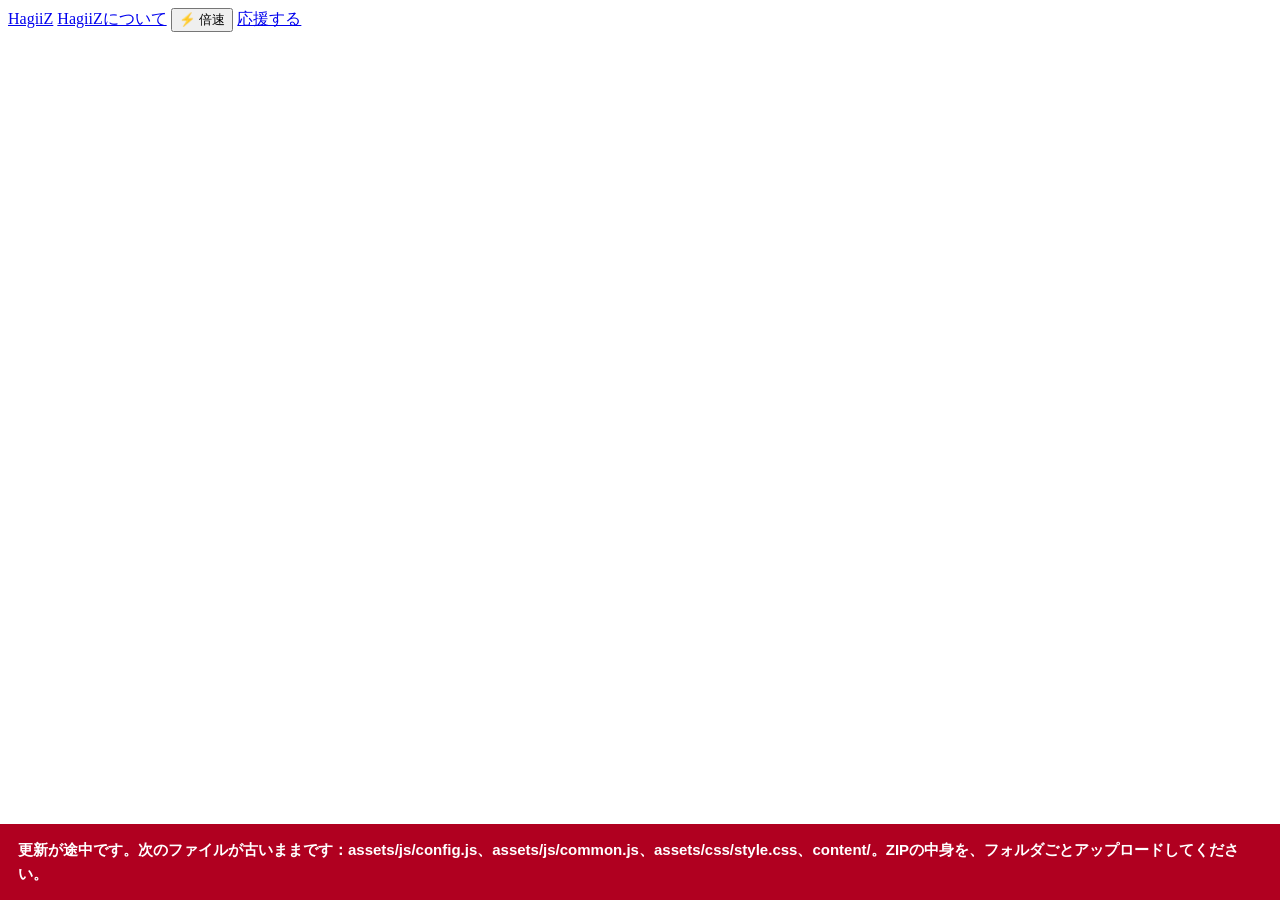
==== bosai.html @ 509cc251 "Add files via upload" ====
<!doctype html>
<html lang="ja">
<head>
<meta charset="utf-8">
<meta name="viewport" content="width=device-width, initial-scale=1, viewport-fit=cover">
<meta name="theme-color" content="#E24F93">
<title>防災に関心がない人にこそ、届いてほしい｜HagiiZ</title>
<meta name="description" content="防災に携わる方へ。本当に届けたい人は、防災の場にいない。東北大学発 HagiiZ 代表からのメッセージです。">

<!-- SNSで共有したときの表示（公開URLが決まったら https://〜 の部分を書き換えてください） -->
<meta property="og:type" content="article">
<meta property="og:title" content="防災に関心がない人にこそ、届いてほしい｜HagiiZ">
<meta property="og:description" content="防災に携わる方へ。本当に届けたい人は、防災の場にいない。東北大学発 HagiiZ 代表からのメッセージです。">
<meta property="og:image" content="https://USERNAME.github.io/REPOSITORY/images/ogp/bosai.jpg">
<meta name="twitter:card" content="summary_large_image">

<link rel="icon" href="data:image/svg+xml,<svg xmlns='http://www.w3.org/2000/svg' viewBox='0 0 100 100'><text y='.9em' font-size='90'>🌊</text></svg>">
<link rel="preconnect" href="https://fonts.googleapis.com">
<link rel="preconnect" href="https://fonts.gstatic.com" crossorigin>
<link href="https://fonts.googleapis.com/css2?family=Dela+Gothic+One&family=Noto+Sans+JP:wght@500;700;900&display=swap" rel="stylesheet">
<link rel="stylesheet" href="assets/css/style.css?v=2026-09-25b">
</head>
<body class="story" data-layer="bosai">

<header class="bar">
  <a class="logo" href="index.html">HagiiZ</a>
  <a class="about-btn" data-about href="https://www.hagiiz.com/" target="_blank" rel="noopener">HagiiZについて</a>
  <span class="bar-left" aria-live="off"></span>
  <button class="fast-toggle" type="button" aria-pressed="false">⚡ 倍速</button>
  <a class="btn btn--support btn--sm" data-support="header" href="support.html">応援する</a>
  <div class="segs" aria-hidden="true"></div>
</header>

<main id="story">
  <noscript><p style="padding:96px 20px">このページの表示には JavaScript を有効にしてください。寄付は<a href="https://www.kikin.tohoku.ac.jp/project/tomopro/2026/pj_009_2026">東北大学基金「ともプロ！2026」No.09</a>から受け付けています（10/1〜11/30）。</p></noscript>
</main>


<script src="assets/js/config.js?v=2026-09-25b"></script>
<script src="content/bosai.js?v=2026-09-25b"></script>
<script src="assets/js/common.js?v=2026-09-25b"></script>
<script src="assets/js/story.js?v=2026-09-25b"></script>
<script>
/* 更新チェック：HTMLだけ新しく、assets / content フォルダが古いままだと、ここで気づけるようにする */
(function () {
  var want = "2026-09-25b", bad = [];
  if (!window.SITE || window.SITE.BUILD !== want) bad.push("assets/js/config.js");
  if (!window.HZ || window.HZ.BUILD !== want) bad.push("assets/js/common.js");
  var css = getComputedStyle(document.documentElement).getPropertyValue("--build").replace(/["'\s]/g, "");
  if (css !== want) bad.push("assets/css/style.css");
  if (document.querySelector('script[src*="content/"]') && window.CONTENT_BUILD !== want) bad.push("content/");
  if (!bad.length) return;
  var d = document.createElement("div");
  d.setAttribute("role", "alert");
  d.style.cssText = "position:fixed;left:0;right:0;bottom:0;z-index:9999;padding:14px 18px;background:#B00020;color:#fff;font:700 15px/1.6 sans-serif";
  d.textContent = "更新が途中です。次のファイルが古いままです：" + bad.join("、") + "。ZIPの中身を、フォルダごとアップロードしてください。";
  document.body.appendChild(d);
})();
</script>
</body>
</html>
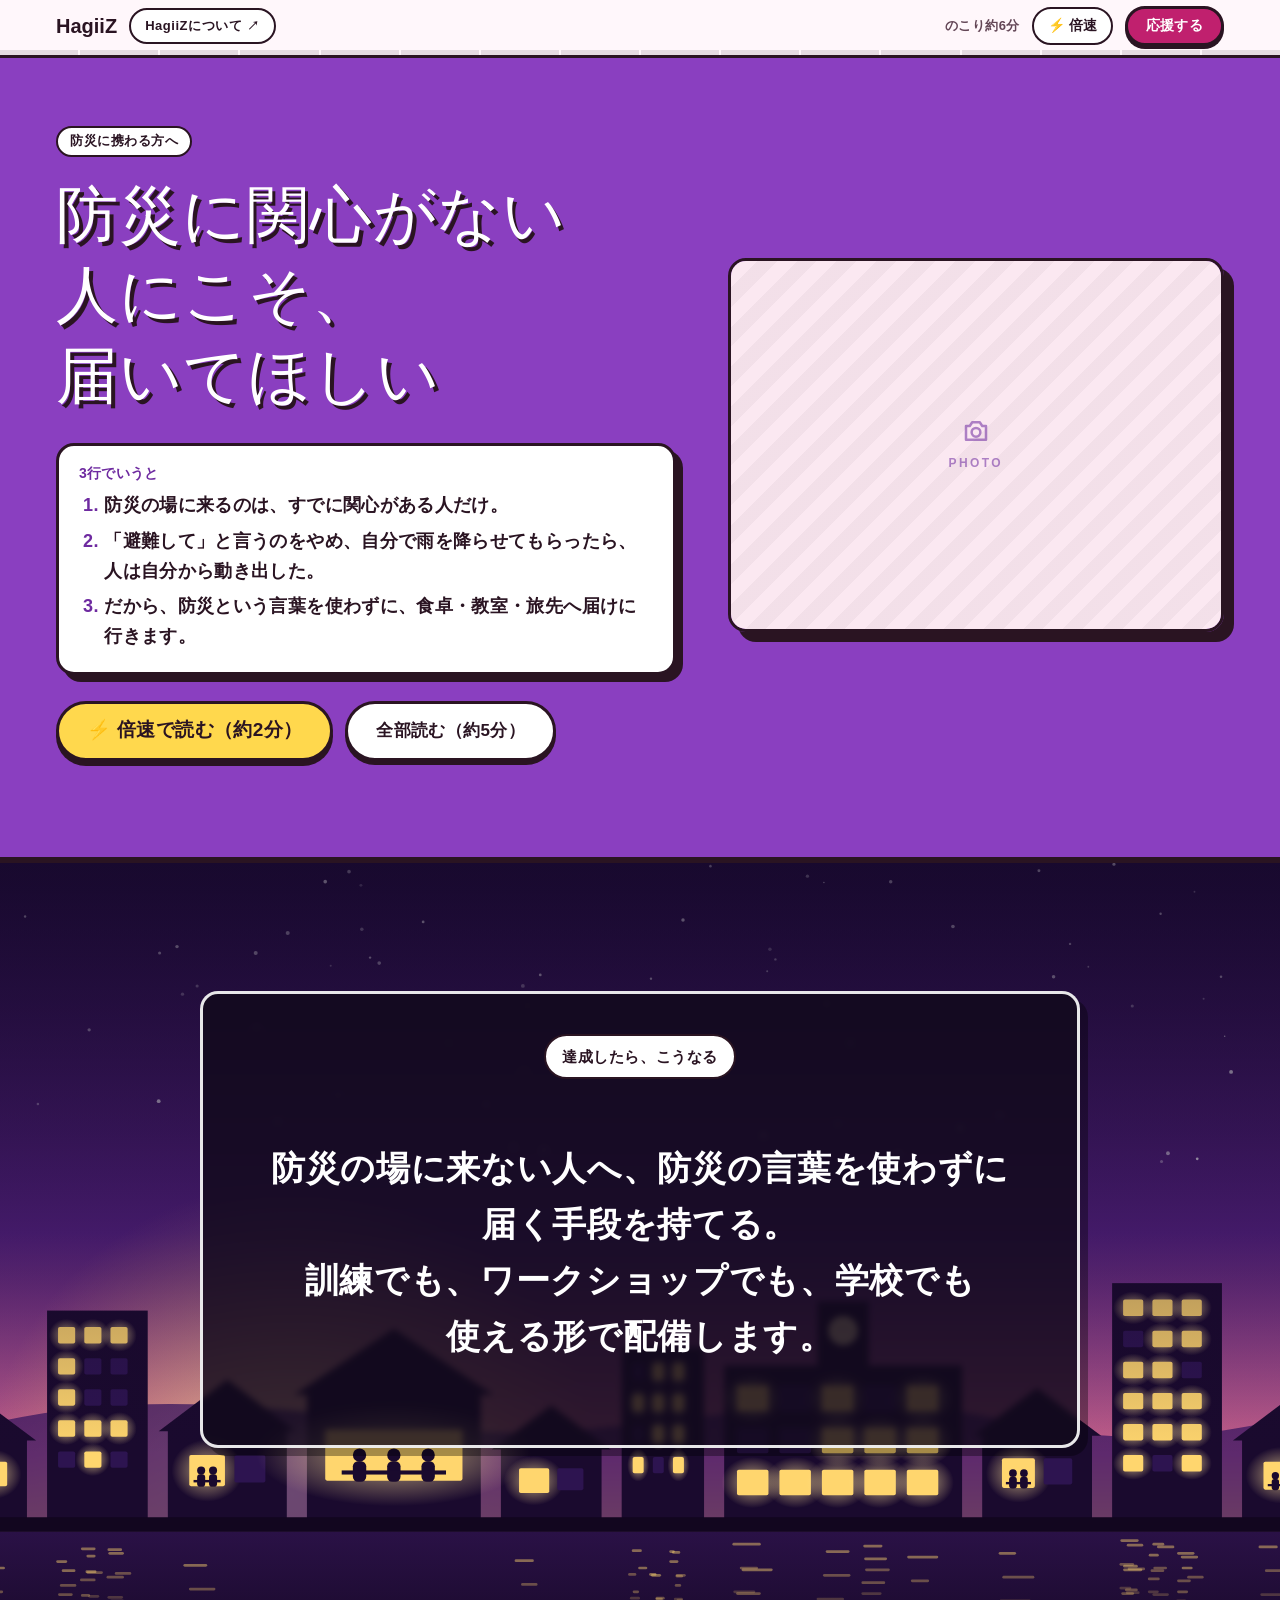
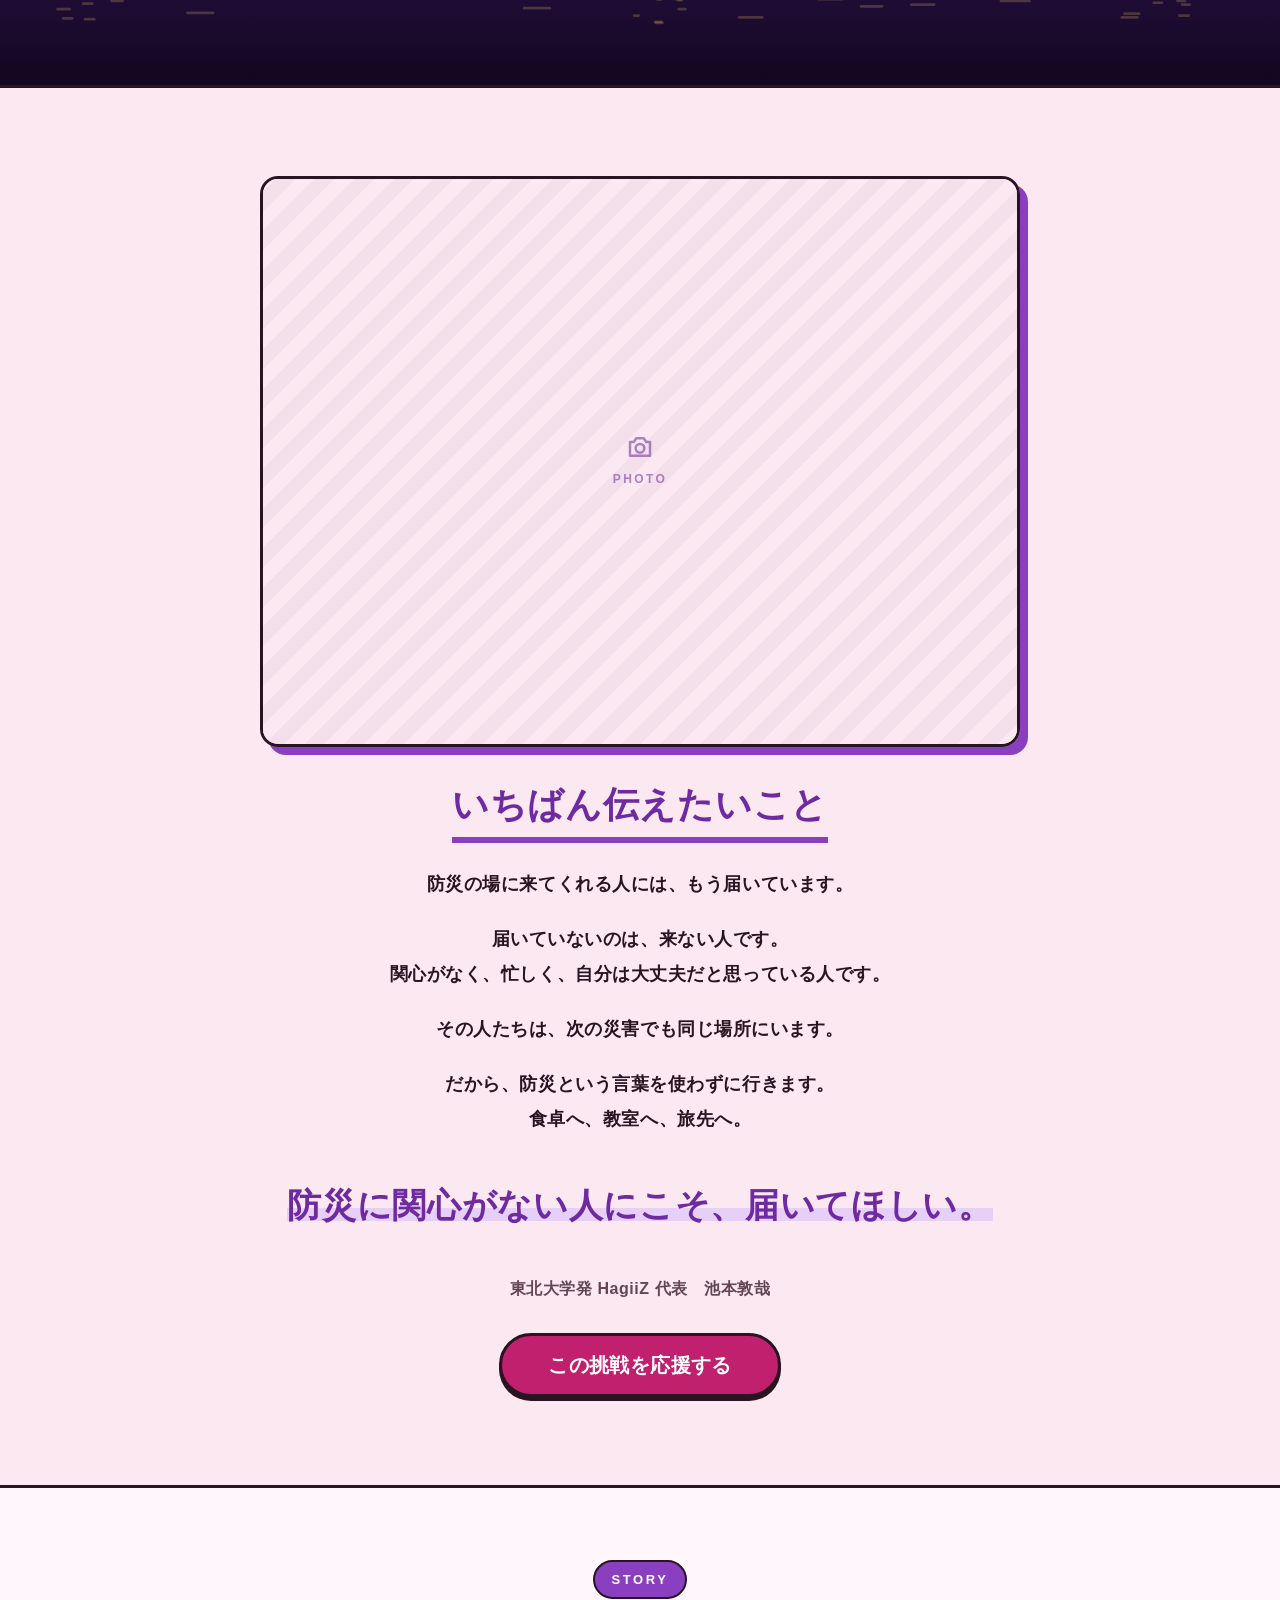
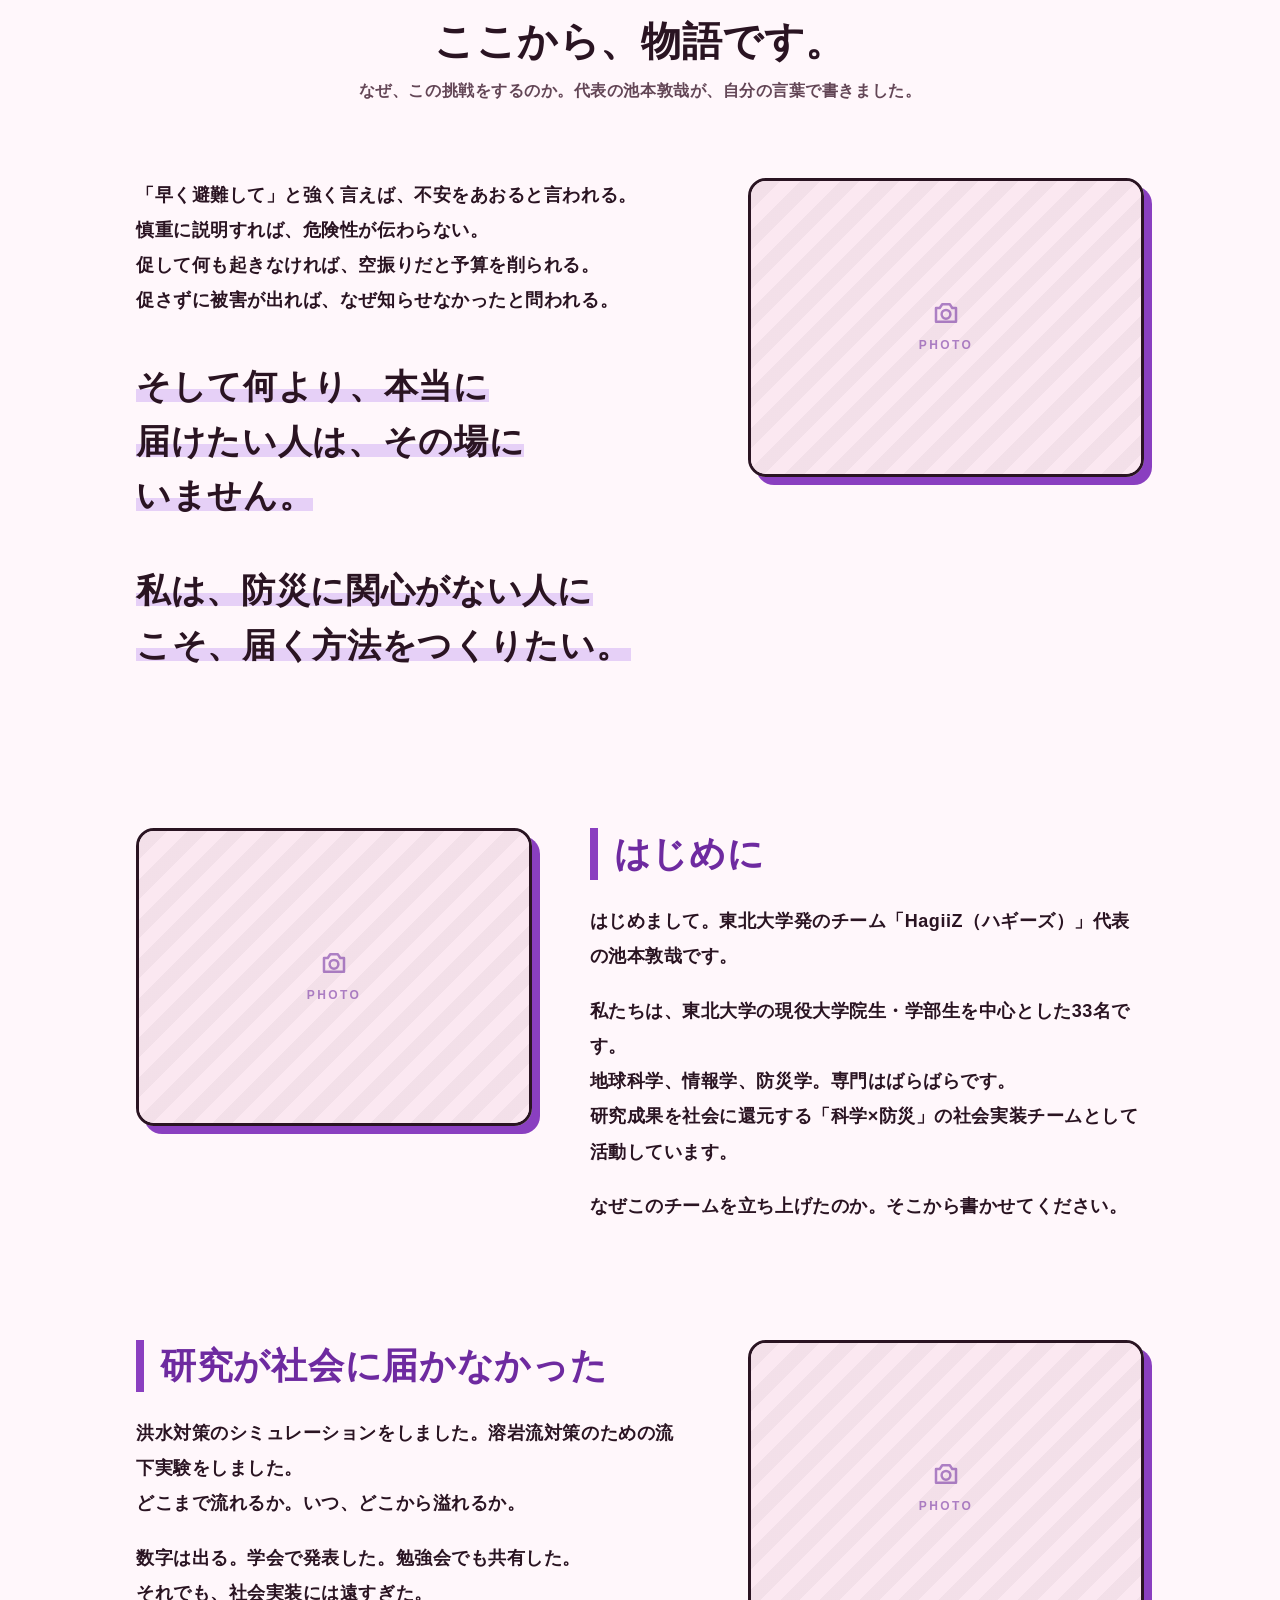
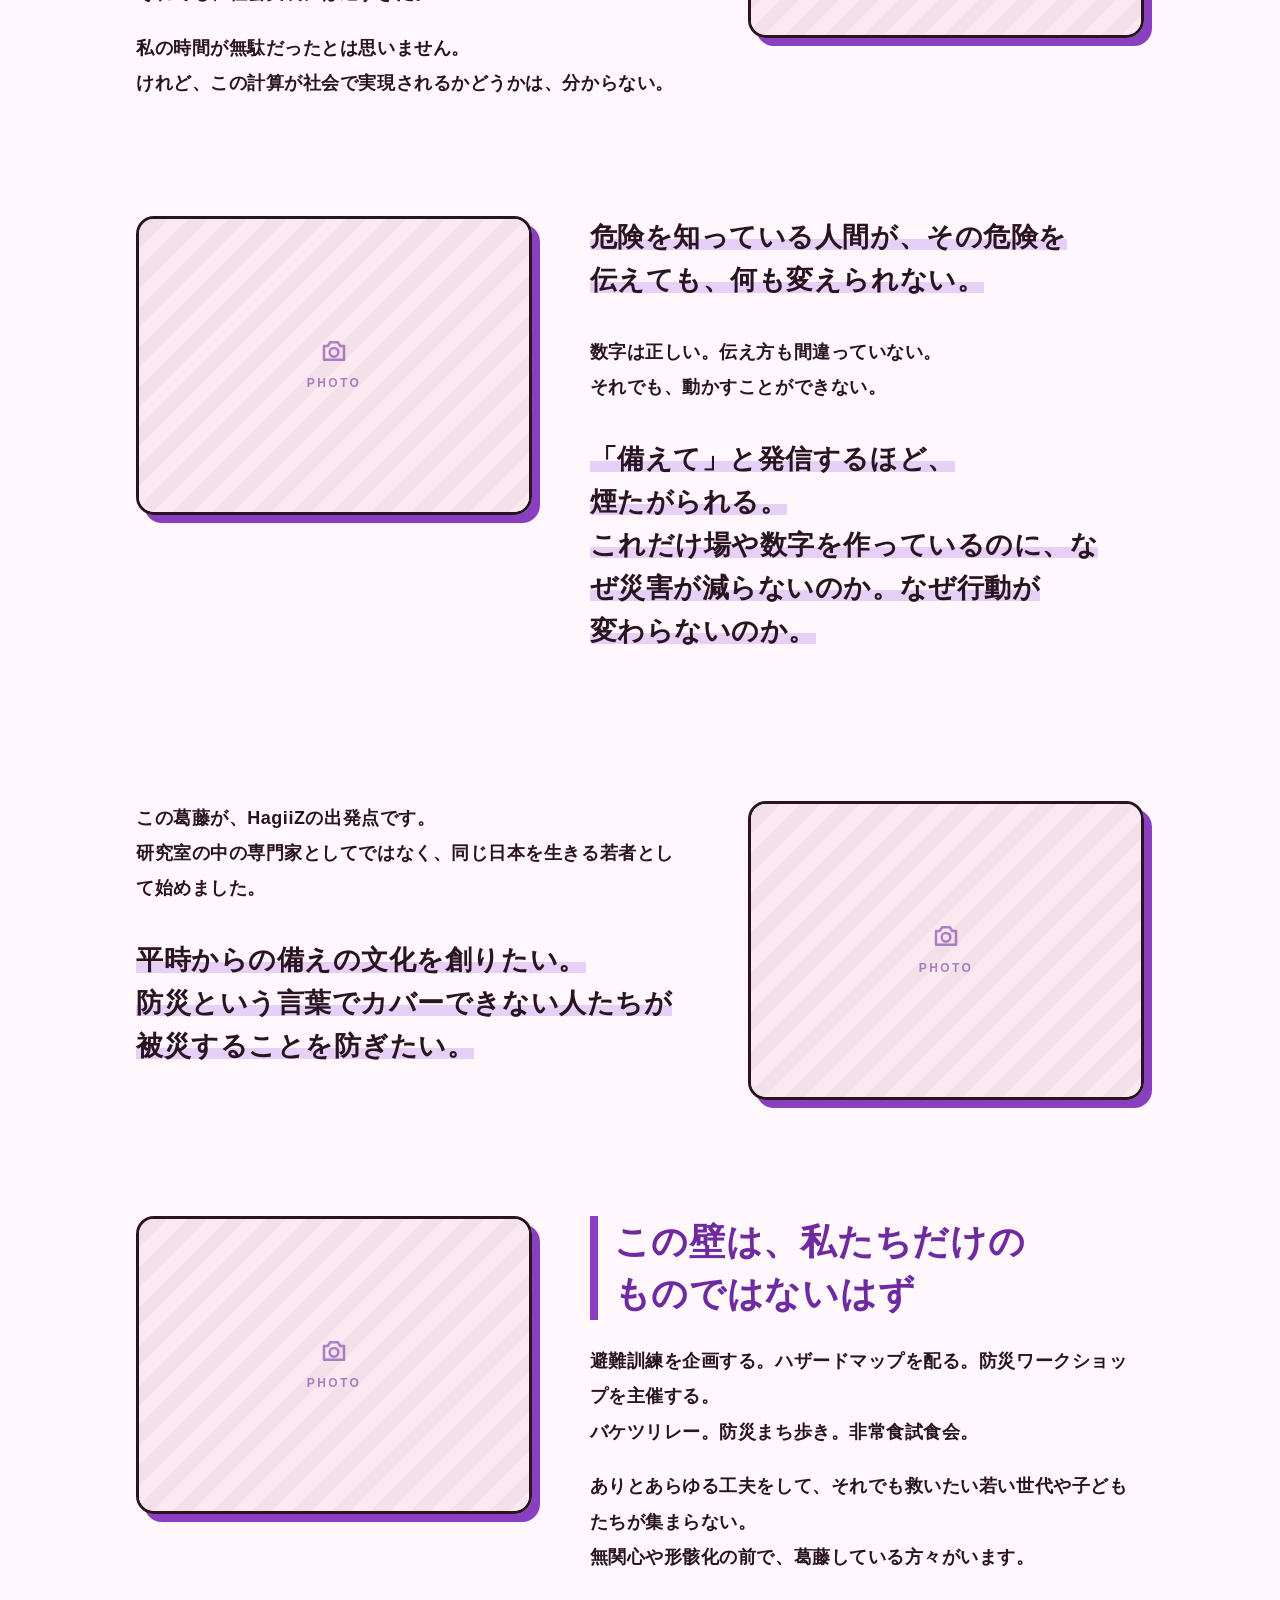
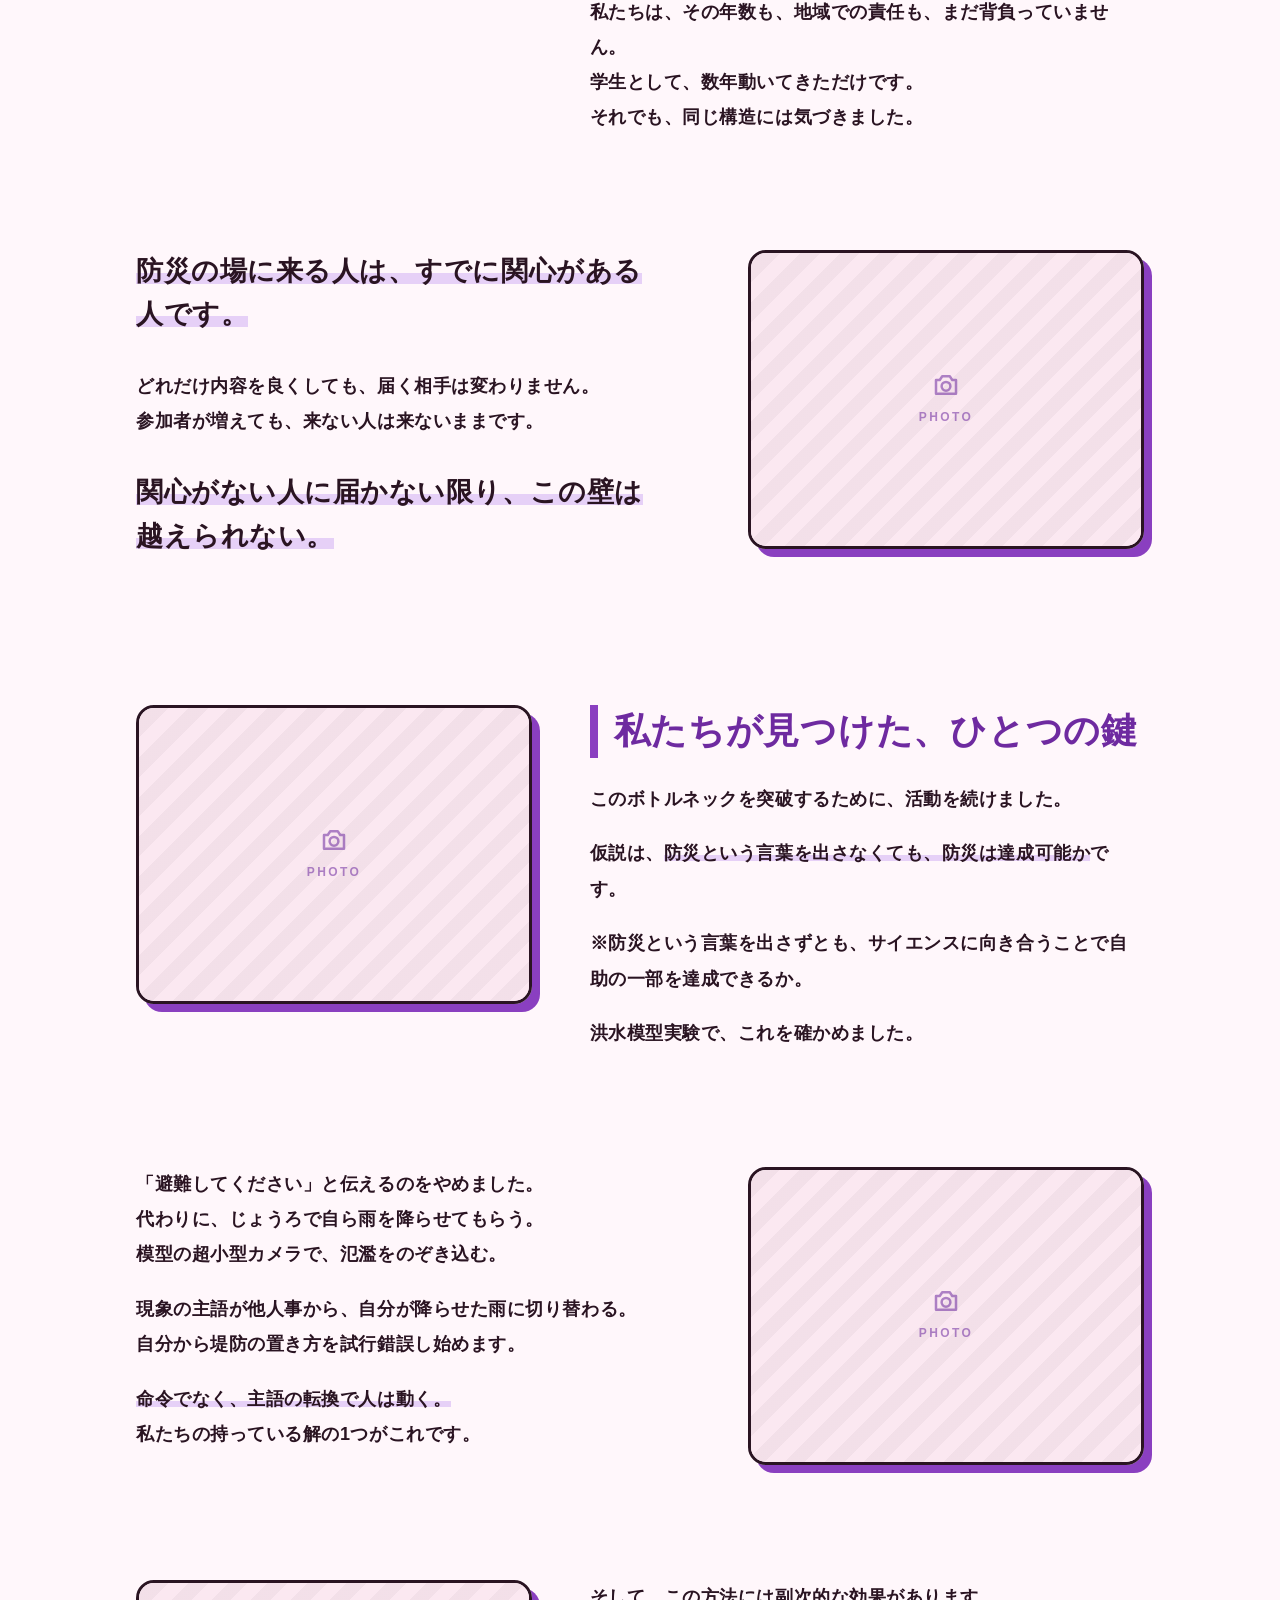
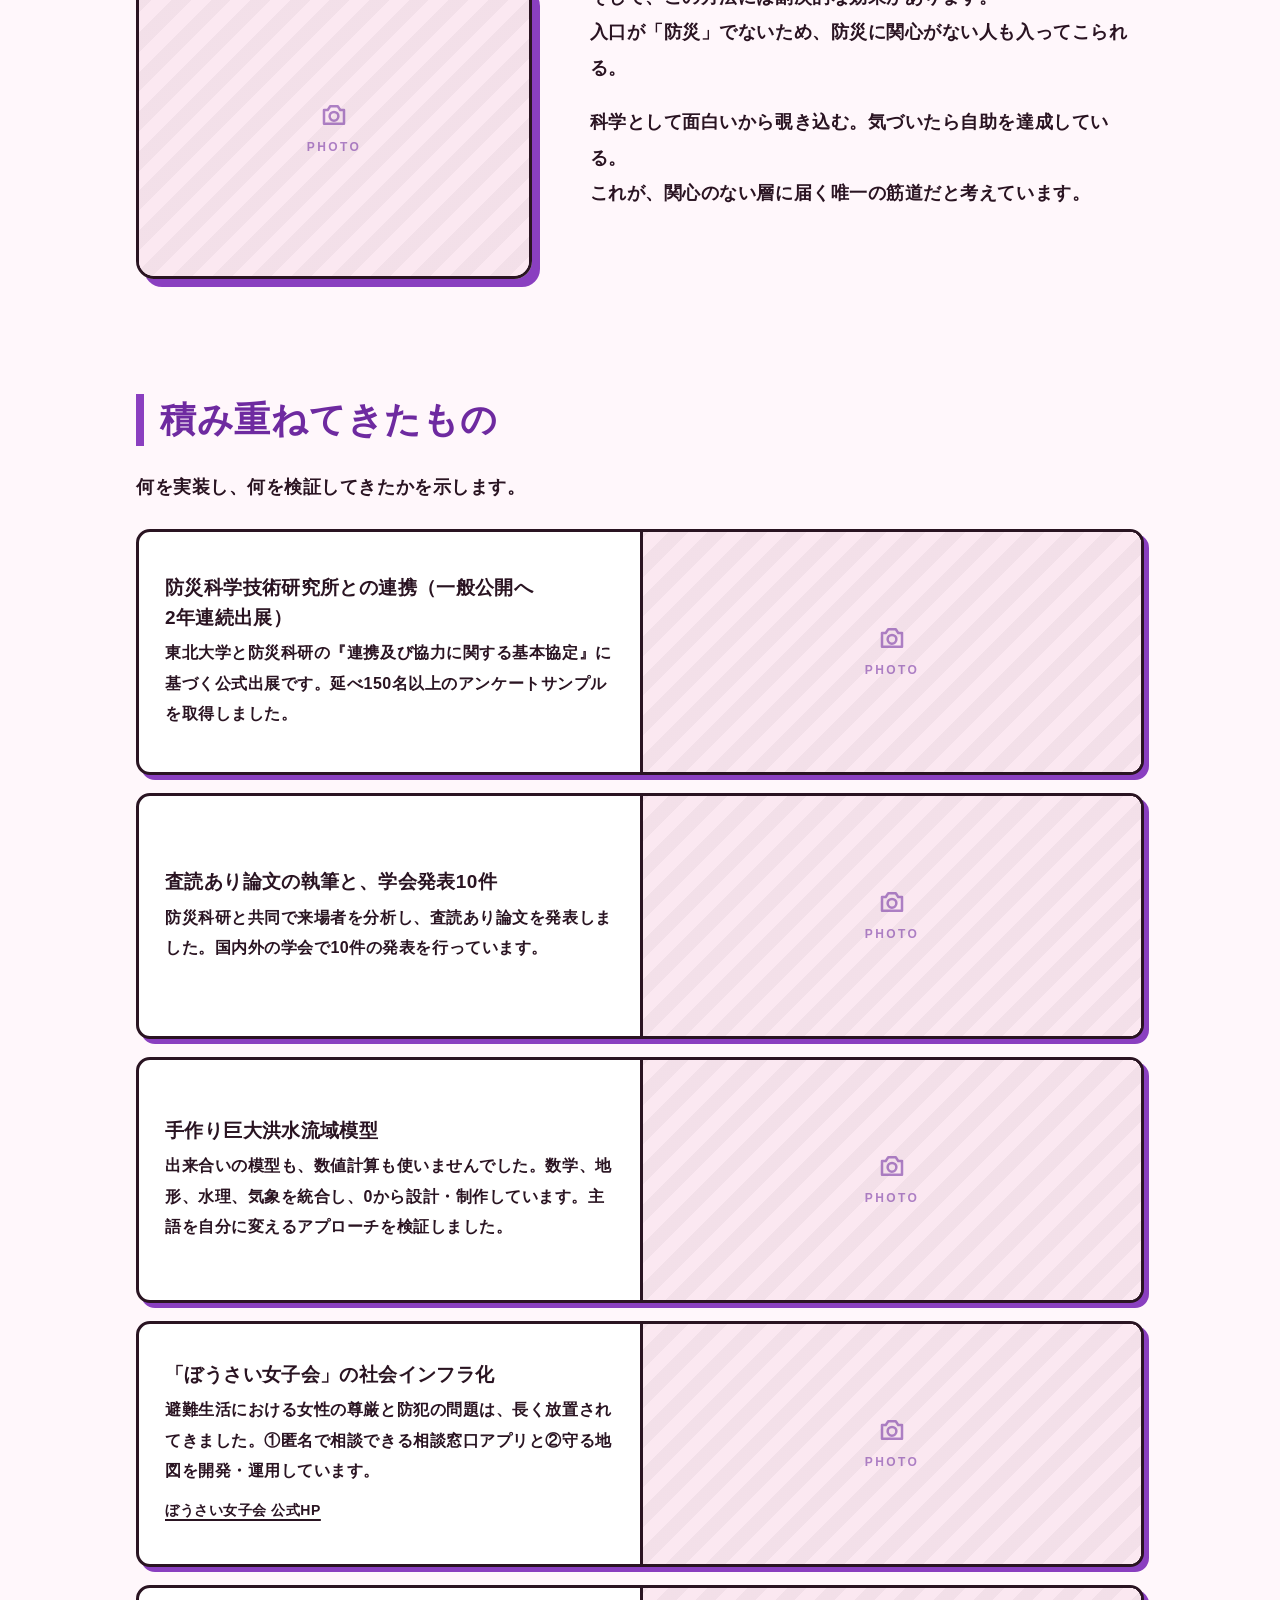
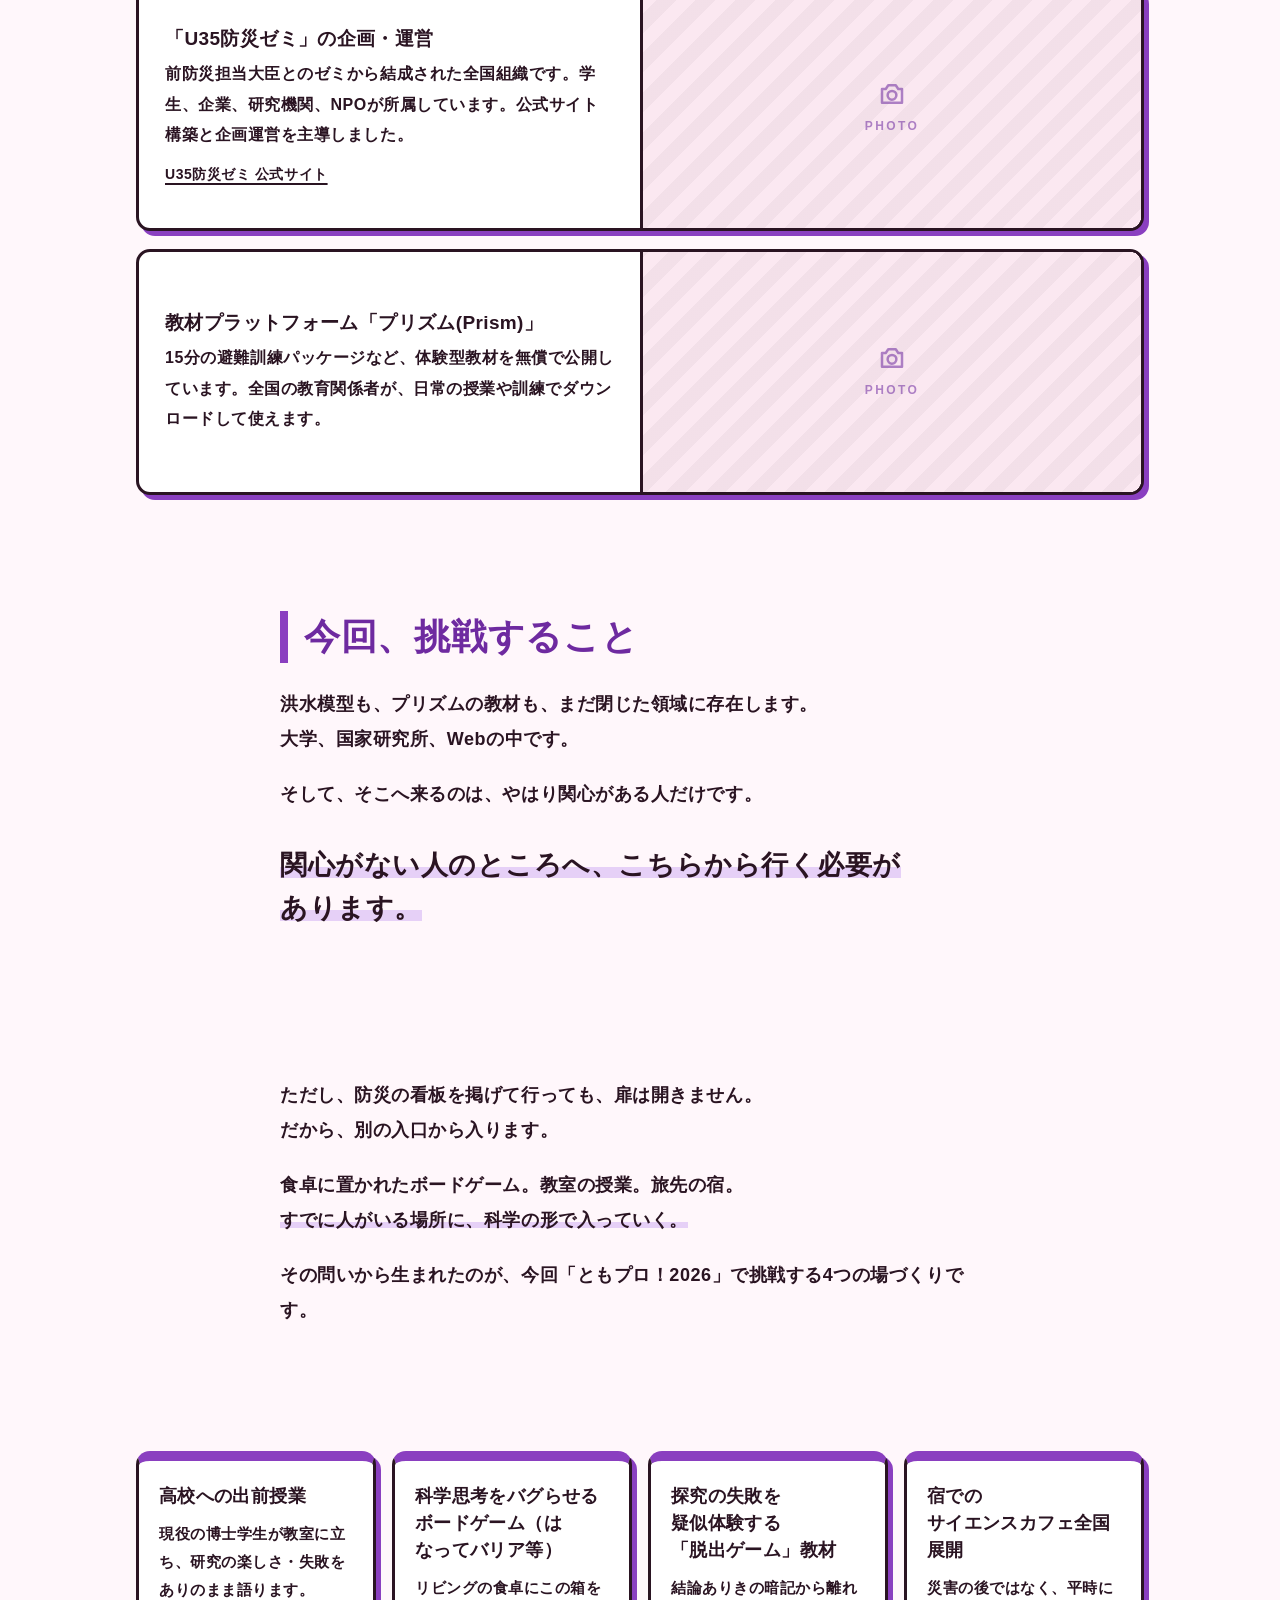
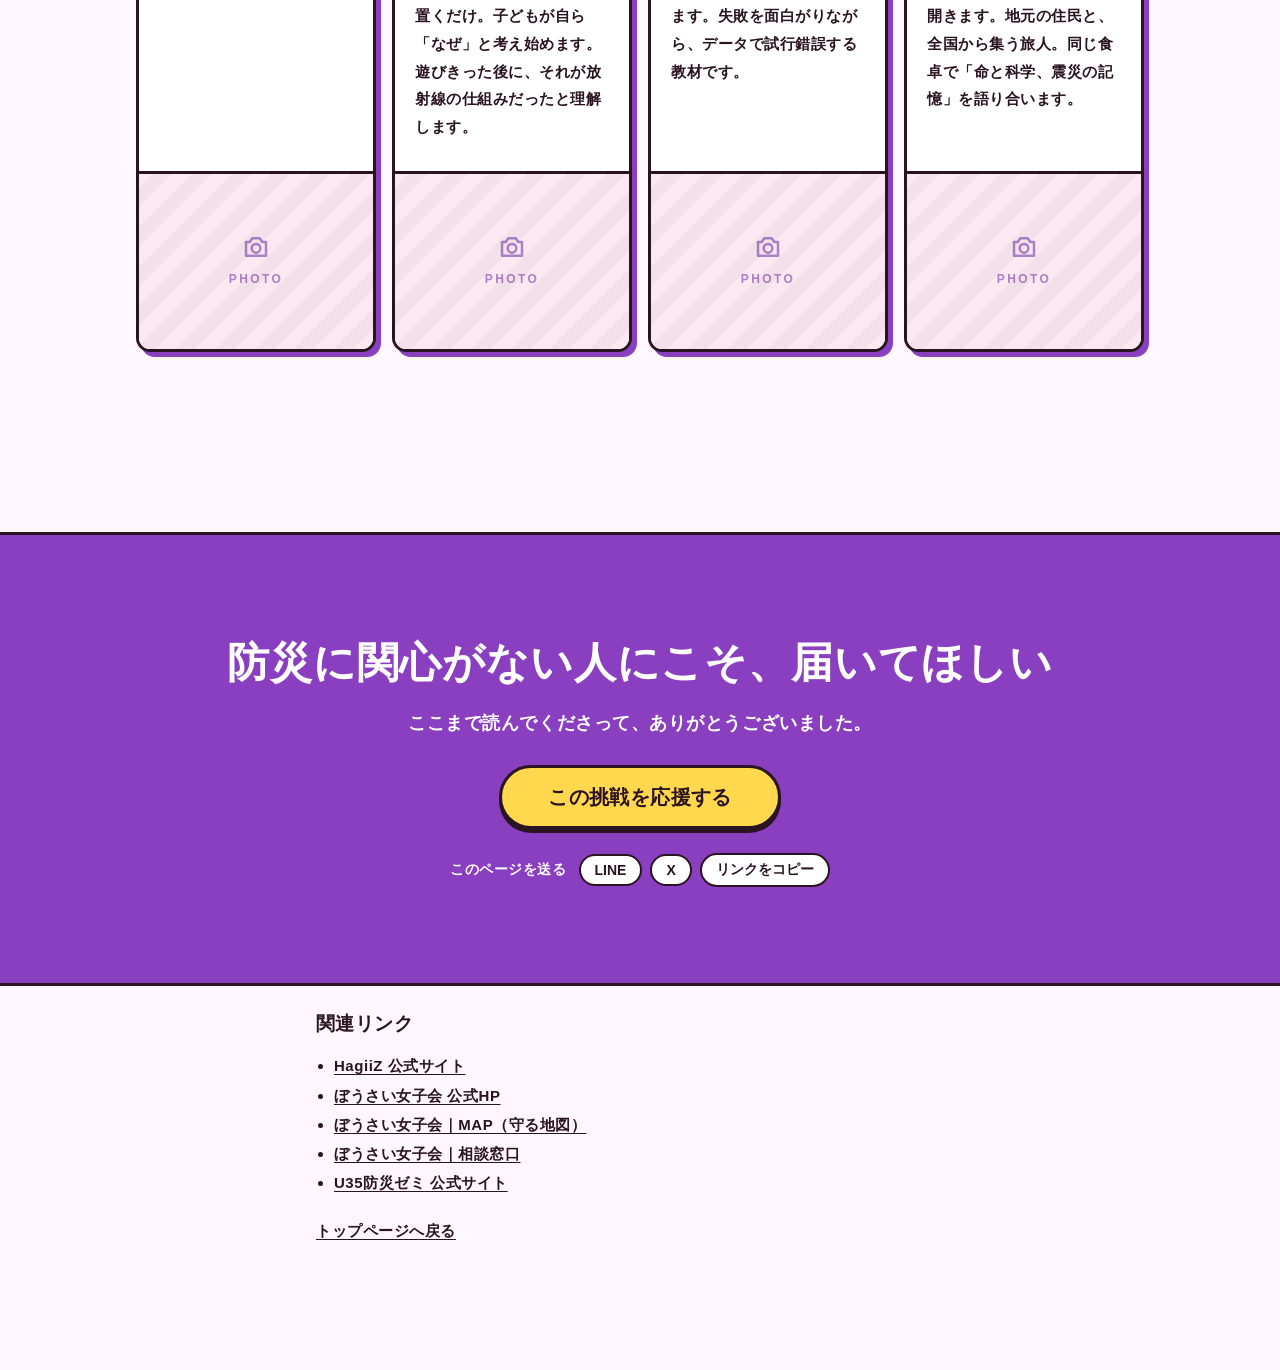
==== commit e4d5f8f8: "Add files via upload" ====
--- a/bosai.html
+++ b/bosai.html
@@ -18,7 +18,7 @@
 <link rel="preconnect" href="https://fonts.googleapis.com">
 <link rel="preconnect" href="https://fonts.gstatic.com" crossorigin>
 <link href="https://fonts.googleapis.com/css2?family=Dela+Gothic+One&family=Noto+Sans+JP:wght@500;700;900&display=swap" rel="stylesheet">
-<link rel="stylesheet" href="assets/css/style.css?v=2026-09-25b">
+<link rel="stylesheet" href="assets/css/style.css?v=2026-09-25c">
 </head>
 <body class="story" data-layer="bosai">
 
@@ -36,14 +36,14 @@
 </main>
 
 
-<script src="assets/js/config.js?v=2026-09-25b"></script>
-<script src="content/bosai.js?v=2026-09-25b"></script>
-<script src="assets/js/common.js?v=2026-09-25b"></script>
-<script src="assets/js/story.js?v=2026-09-25b"></script>
+<script src="assets/js/config.js?v=2026-09-25c"></script>
+<script src="content/bosai.js?v=2026-09-25c"></script>
+<script src="assets/js/common.js?v=2026-09-25c"></script>
+<script src="assets/js/story.js?v=2026-09-25c"></script>
 <script>
 /* 更新チェック：HTMLだけ新しく、assets / content フォルダが古いままだと、ここで気づけるようにする */
 (function () {
-  var want = "2026-09-25b", bad = [];
+  var want = "2026-09-25c", bad = [];
   if (!window.SITE || window.SITE.BUILD !== want) bad.push("assets/js/config.js");
   if (!window.HZ || window.HZ.BUILD !== want) bad.push("assets/js/common.js");
   var css = getComputedStyle(document.documentElement).getPropertyValue("--build").replace(/["'\s]/g, "");
--- a/assets/css/style.css
+++ b/assets/css/style.css
@@ -0,0 +1,1790 @@
+/* =========================================================
+   HagiiZ 応援サイト
+   書体の役割
+     叫ぶ（見出し・大きな数字）…… Dela Gothic One
+     主張（言い切りの一文・ボタン）… Noto Sans JP 900
+     説明（語り・補足）…………………… ふい字（無ければ Zen Kurenaido）
+   ========================================================= */
+
+/* ふい字：assets/fonts/ に置くと使われます（assets/fonts/README.md 参照）。
+   端末にインストール済みなら、それも使います。 */
+@font-face {
+  font-family: "HuiFont";
+  src: local("ふい字Ｐ"), local("ふい字P"), local("ふい字"), local("HuiFontP"), local("HuiFont"),
+       url("../fonts/HuiFont.woff2") format("woff2"),
+       url("../fonts/HuiFont.ttf") format("truetype");
+  font-display: swap;
+}
+
+:root {
+  --build: "2026-09-25c";   /* 更新の確認用（触らない） */
+  color-scheme: light;
+
+  --rose: #E24F93;
+  --rose-deep: #C0206E;     /* 白文字を載せる用（5.7:1） */
+  --rose-pale: #FBD9E8;
+  --paper: #FFF7FB;
+  --paper-2: #FBE8F1;
+  --ink: #2A1422;           /* 濃い葡萄色 */
+  --ink-2: #634656;
+  --sun: #FFD84D;
+  --water: #2C8AC4;
+  --white: #FFFFFF;
+
+  --accent: var(--rose);
+  --accent-ink: var(--rose-deep);
+  --on-accent: #FFFFFF;
+  --hl: #FFE58A;            /* 主張に引くマーカー */
+
+  --f-shout: "Dela Gothic One", "Noto Sans JP", "Hiragino Kaku Gothic StdN", "Yu Gothic", sans-serif;
+  --f-claim: "Noto Sans JP", "Noto Sans CJK JP", "Hiragino Kaku Gothic ProN", "Yu Gothic", "Meiryo", sans-serif;
+  /* 説明の文章も、見出し（例：「防災に関心がない人にこそ、届いてほしい」）と同じゴシック。
+     ふい字に戻すときは、先頭に "HuiFont", を足してください。 */
+  --f-note: "Noto Sans JP", "Noto Sans CJK JP", "Hiragino Kaku Gothic ProN", "Yu Gothic", "Meiryo", sans-serif;
+  --w-note: 900;            /* 太さ。重く感じたら 700 に */
+
+  --bar-h: 58px;
+  --radius: 18px;
+  --line: 3px solid var(--ink);
+  --pad-x: clamp(18px, 5vw, 56px);
+  --safe-b: env(safe-area-inset-bottom, 0px);
+}
+
+/* 分野ごとの色 */
+[data-layer="doboku"]  { --accent: #F2B035; --accent-ink: #8A5B00; --on-accent: #2A1422; --hl: #FFE08A; }
+[data-layer="bosai"]   { --accent: #8A3FC0; --accent-ink: #6E2AA0; --on-accent: #FFFFFF; --hl: #E6D0F7; }
+[data-layer="science"] { --accent: #17A67F; --accent-ink: #0E7357; --on-accent: #FFFFFF; --hl: #BFEFDC; }
+
+*, *::before, *::after { box-sizing: border-box; }
+html { -webkit-text-size-adjust: 100%; scroll-padding-top: calc(var(--bar-h) + 16px); }
+@media (prefers-reduced-motion: no-preference) { html { scroll-behavior: smooth; } }
+
+body {
+  margin: 0;
+  background: var(--paper);
+  color: var(--ink);
+  font-family: var(--f-note);
+  font-weight: var(--w-note);
+  font-size: 17px;
+  line-height: 1.95;
+  letter-spacing: 0.03em;
+  overflow-wrap: anywhere;
+}
+@media (min-width: 900px) { body { font-size: 18px; } }
+
+img { max-width: 100%; display: block; }
+a { color: inherit; }
+b, strong { font-weight: 700; }
+[hidden] { display: none !important; }
+
+:focus-visible { outline: 3px solid var(--water); outline-offset: 3px; }
+
+.wrap { max-width: 1180px; margin: 0 auto; }
+.sp { display: inline; }
+@media (min-width: 720px) { .sp { display: none; } }
+
+/* ---------- 書体の役割 ---------- */
+.note { font-family: var(--f-note); font-weight: var(--w-note); }
+
+.sec-title,
+.hero-title,
+.cover-title,
+.scene-title,
+.final-title,
+.mid-claim {
+  font-family: var(--f-shout);
+  font-weight: 400;
+  letter-spacing: 0.02em;
+  line-break: strict;
+  word-break: auto-phrase;
+}
+
+.claim,
+.qcard-claim,
+.item-title,
+.stage-title,
+.gift-item,
+.howto-t,
+.tldr li,
+.btn,
+.door-title,
+.cross-title,
+summary {
+  font-family: var(--f-claim);
+  font-weight: 900;
+  letter-spacing: 0.02em;
+  word-break: auto-phrase;
+}
+
+.sec-title {
+  font-size: clamp(28px, 4.4vw, 48px);
+  line-height: 1.35;
+  margin: 0 0 28px;
+}
+
+/* マーカー：読むところまで来たら、線が引かれる */
+.mk,
+.claim .hl {
+  background-image: linear-gradient(transparent 58%, var(--hl) 58%, var(--hl) 92%, transparent 92%);
+  background-repeat: no-repeat;
+  background-size: 0% 100%;
+  transition: background-size .7s cubic-bezier(.3,.8,.3,1) .1s;
+  -webkit-box-decoration-break: clone;
+  box-decoration-break: clone;
+}
+.mk { font-family: var(--f-claim); font-weight: 900; }
+.mk.is-on,
+.claim.is-on .hl { background-size: 100% 100%; }
+.top .mk, .top .claim .hl { --hl: var(--sun); }
+
+/* ---------- 制作中の目印 ---------- */
+mark.todo {
+  background: var(--sun);
+  color: var(--ink);
+  outline: 2px dashed var(--ink);
+  padding: 0 .2em;
+  font-family: var(--f-claim);
+  font-weight: 700;
+}
+
+/* ---------- 画像枠 ---------- */
+.img-slot {
+  position: relative;
+  width: 100%;
+  height: 100%;
+  min-height: 180px;
+  overflow: hidden;
+  background-color: var(--paper-2);
+  background-image: repeating-radial-gradient(ellipse 120% 80% at 30% 60%, transparent 0 28px, #EFC4D8 28px 29.5px);
+}
+.img-slot img { width: 100%; height: 100%; object-fit: cover; }
+.img-slot.has-img { background: none; }
+.img-label {
+  position: absolute;
+  left: 12px; right: 12px; bottom: 12px;
+  font-family: var(--f-claim);
+  font-size: 12px;
+  line-height: 1.5;
+  background: rgba(255, 247, 251, .94);
+  padding: 8px 10px;
+  border-left: 4px solid var(--accent);
+}
+.img-slot.has-img .img-label { display: none; }
+.is-gone { display: none !important; }
+
+/* ---------- ボタン ---------- */
+.btn {
+  display: inline-flex;
+  align-items: center;
+  justify-content: center;
+  gap: .4em;
+  min-height: 54px;
+  padding: 0 28px;
+  border: var(--line);
+  border-radius: 999px;
+  font-size: 17px;
+  line-height: 1.3;
+  text-align: center;
+  text-decoration: none;
+  cursor: pointer;
+  transition: transform .12s ease, box-shadow .12s ease, background-color .12s ease;
+  -webkit-tap-highlight-color: transparent;
+}
+.btn:active { transform: translateY(3px); box-shadow: 0 1px 0 var(--ink); }
+.btn--donate {
+  background: var(--rose-deep);
+  color: var(--white);
+  box-shadow: 0 4px 0 var(--ink);
+}
+.btn--donate:hover { transform: translateY(-2px); box-shadow: 0 6px 0 var(--ink); }
+.btn--support {
+  background: var(--rose-deep);
+  color: var(--white);
+  box-shadow: 0 4px 0 var(--ink);
+}
+.btn--support:hover { transform: translateY(-2px); box-shadow: 0 6px 0 var(--ink); }
+.btn--sub {
+  background: var(--white);
+  color: var(--ink);
+  box-shadow: 0 4px 0 var(--ink);
+}
+.btn--sub:hover { background: var(--paper-2); }
+.btn--ghost {
+  background: transparent;
+  color: inherit;
+  border-color: currentColor;
+}
+.btn--ghost:hover { background: rgba(255,255,255,.14); }
+.btn--pour,
+.btn--fast {
+  background: var(--sun);
+  color: var(--ink);
+  box-shadow: 0 5px 0 var(--ink);
+  font-size: 19px;
+  min-height: 60px;
+}
+.btn--pour:hover,
+.btn--fast:hover { transform: translateY(-2px); box-shadow: 0 7px 0 var(--ink); }
+.btn--sm { min-height: 40px; padding: 0 18px; font-size: 14px; box-shadow: 0 3px 0 var(--ink); }
+.btn--lg { min-height: 64px; padding: 0 46px; font-size: 20px; }
+.btn--block { display: flex; width: 100%; }
+.btn-row { display: flex; flex-wrap: wrap; gap: 14px; align-items: center; }
+
+.btn-text {
+  background: none;
+  border: 0;
+  padding: 8px 4px;
+  cursor: pointer;
+  color: inherit;
+  font-family: var(--f-claim);
+  font-weight: 700;
+  font-size: 15px;
+  text-decoration: underline;
+  text-decoration-thickness: 2px;
+  text-underline-offset: 4px;
+}
+
+.chip-btn {
+  font-family: var(--f-claim);
+  font-weight: 700;
+  font-size: 14px;
+  padding: 6px 14px;
+  border: 2px solid var(--ink);
+  border-radius: 999px;
+  background: var(--white);
+  color: var(--ink);
+  cursor: pointer;
+}
+.chip-btn:hover { background: var(--sun); }
+
+.count-chip,
+.badge,
+.meter-chip {
+  display: inline-flex;
+  align-items: center;
+  gap: .3em;
+  font-family: var(--f-claim);
+  font-weight: 900;
+  font-size: 14px;
+  line-height: 1.2;
+  padding: 7px 14px;
+  border: 2px solid var(--ink);
+  border-radius: 999px;
+  background: var(--white);
+  color: var(--ink);
+  white-space: nowrap;
+}
+.count-chip:empty, .meter-chip:empty { display: none; }
+[data-countdown][data-phase="live"] { background: var(--sun); }
+[data-countdown].is-hurry { background: var(--rose-deep); color: var(--white); animation: pulse 1.6s ease-in-out infinite; }
+@keyframes pulse { 50% { transform: scale(1.06); } }
+
+/* =========================================================
+   トップページ
+   ========================================================= */
+
+.head {
+  position: sticky;
+  top: 0;
+  z-index: 30;
+  display: flex;
+  align-items: center;
+  gap: 14px;
+  min-height: var(--bar-h);
+  padding: 8px var(--pad-x);
+  background: var(--paper);
+  border-bottom: var(--line);
+}
+.logo {
+  font-family: var(--f-shout);
+  font-size: 24px;
+  line-height: 1;
+  text-decoration: none;
+  letter-spacing: 0;
+}
+.head-tag {
+  font-family: var(--f-claim);
+  font-weight: 700;
+  font-size: 13px;
+  color: var(--ink-2);
+}
+.head-count { margin-left: auto; }
+.head .btn--support { margin-left: auto; }
+@media (max-width: 899px) { .head-tag { display: none; } }
+@media (max-width: 719px) {
+  .head-count { display: none; }
+  .head .btn--support { margin-left: auto; }
+}
+
+.sticker {
+  display: inline-block;
+  margin: 0 0 18px;
+  padding: 6px 16px;
+  font-family: var(--f-claim);
+  font-weight: 900;
+  font-size: 15px;
+  line-height: 1.4;
+  color: var(--ink);
+  background: var(--sun);
+  border: 2px solid var(--ink);
+  border-radius: 999px;
+  transform: rotate(-2deg);
+}
+
+/* ---- ① ヒーロー ---- */
+.hero {
+  position: relative;
+  background: var(--rose);
+  color: var(--white);
+  border-bottom: var(--line);
+  padding: clamp(28px, 5vw, 72px) var(--pad-x) clamp(64px, 7vw, 96px);
+}
+.hero-inner {
+  max-width: 1180px;
+  margin: 0 auto;
+  display: grid;
+  grid-template-columns: minmax(0, 1.1fr) minmax(0, 1fr);
+  gap: clamp(28px, 4vw, 64px);
+  align-items: center;
+}
+.hero-title {
+  font-size: clamp(34px, 5.4vw, 70px);
+  line-height: 1.25;
+  margin: 0 0 22px;
+  text-shadow: .06em .06em 0 var(--ink);
+}
+.hero-lead {
+  word-break: auto-phrase;
+  margin: 0 0 22px;
+  font-size: clamp(18px, 1.7vw, 21px);
+  line-height: 1.9;
+  max-width: 30em;
+}
+.hero-badges { display: flex; flex-wrap: wrap; gap: 10px; }
+.badge--goal { background: var(--sun); }
+.badge--goal b { font-family: var(--f-shout); font-weight: 400; font-size: 17px; }
+
+.model-wrap { text-align: center; }
+.model {
+  border: 4px solid var(--ink);
+  border-radius: var(--radius);
+  overflow: hidden;
+  box-shadow: 10px 10px 0 var(--ink);
+  background: #EAF0F2;
+}
+.model canvas { display: block; width: 100%; aspect-ratio: 16 / 10; height: auto; }
+.model.is-shake { animation: shake .5s ease; }
+@keyframes shake {
+  20% { transform: translateX(-6px) rotate(-.6deg); }
+  40% { transform: translateX(6px) rotate(.6deg); }
+  60% { transform: translateX(-4px); }
+  80% { transform: translateX(3px); }
+}
+#model-btn {
+  touch-action: none;
+  -webkit-user-select: none;
+  user-select: none;
+  -webkit-touch-callout: none;
+}
+#model-btn.is-pressing {
+  transform: translateY(4px) scale(.98);
+  box-shadow: 0 1px 0 var(--ink);
+  background: #FFE58A;
+}
+.model-caption {
+  min-height: 3.6em;
+  margin: 18px 0 12px;
+  font-family: var(--f-claim);
+  font-weight: 900;
+  font-size: clamp(18px, 1.8vw, 21px);
+  line-height: 1.7;
+}
+.model-actions { display: flex; align-items: center; justify-content: center; gap: 14px; flex-wrap: wrap; }
+.model-actions .btn-text { color: var(--white); }
+.model-cta {
+  margin-top: 16px;
+  padding: 20px;
+  background: var(--white);
+  color: var(--ink);
+  border: var(--line);
+  border-radius: var(--radius);
+  box-shadow: 6px 6px 0 var(--ink);
+  animation: pop .45s cubic-bezier(.2,1.4,.4,1) both;
+}
+.model-cta-t {
+  margin: 0 0 14px;
+  font-family: var(--f-shout);
+  font-size: clamp(19px, 2vw, 24px);
+  line-height: 1.5;
+}
+.model-cta .btn-row { justify-content: center; }
+.model-cta .btn--ghost { color: var(--ink); }
+@keyframes pop { from { transform: scale(.85) translateY(10px); opacity: 0; } }
+
+.hero-skip {
+  position: absolute;
+  left: 50%;
+  bottom: 14px;
+  transform: translateX(-50%);
+  font-family: var(--f-claim);
+  font-weight: 700;
+  font-size: 14px;
+  color: var(--white);
+  text-decoration: none;
+  padding-bottom: 22px;
+}
+.hero-skip::after {
+  content: "";
+  position: absolute;
+  left: 50%;
+  bottom: 4px;
+  width: 10px; height: 10px;
+  border-right: 3px solid currentColor;
+  border-bottom: 3px solid currentColor;
+  transform: translateX(-50%) rotate(45deg);
+}
+
+@media (max-width: 859px) {
+  .hero-inner { grid-template-columns: 1fr; gap: 18px; }
+  .hero { padding-top: 18px; padding-bottom: 84px; }
+  .hero-title { margin-bottom: 14px; }
+  .hero-lead { font-size: 16px; line-height: 1.8; margin-bottom: 0; }
+  .hero-badges { display: none; }
+  .sticker { font-size: 13px; margin-bottom: 12px; }
+  .model-caption { margin: 12px 0 8px; min-height: 3.4em; }
+}
+
+/* ---- 流れる帯 ---- */
+.marquee {
+  overflow: hidden;
+  background: var(--ink);
+  color: var(--sun);
+  border-bottom: var(--line);
+  padding: 14px 0;
+}
+.marquee-track {
+  display: flex;
+  width: max-content;
+  animation: marquee 32s linear infinite;
+}
+.marquee-track span {
+  font-family: var(--f-shout);
+  font-size: clamp(20px, 2.6vw, 30px);
+  line-height: 1.2;
+  white-space: nowrap;
+  padding-right: 1.6em;
+}
+.marquee-track span::after { content: "●"; margin-left: 1.6em; font-size: .5em; vertical-align: middle; color: var(--rose); }
+@keyframes marquee { to { transform: translateX(-50%); } }
+
+/* ---- ② 30秒でわかる ---- */
+.quick { padding: clamp(56px, 8vw, 104px) var(--pad-x); }
+.quick-grid {
+  list-style: none;
+  margin: 0;
+  padding: 0;
+  display: grid;
+  grid-template-columns: repeat(3, minmax(0, 1fr));
+  gap: clamp(16px, 2.4vw, 28px);
+}
+.qcard {
+  display: flex;
+  flex-direction: column;
+  gap: 12px;
+  padding: 26px 24px 28px;
+  background: var(--white);
+  border: var(--line);
+  border-radius: var(--radius);
+  box-shadow: 7px 7px 0 var(--ink);
+}
+.q {
+  align-self: flex-start;
+  font-family: var(--f-shout);
+  font-size: 16px;
+  padding: 4px 14px;
+  background: var(--sun);
+  border: 2px solid var(--ink);
+  border-radius: 999px;
+  transform: rotate(-2deg);
+}
+.qcard-claim { margin: 0; font-size: clamp(21px, 2.2vw, 26px); line-height: 1.5; }
+.qcard .note { margin: 0; }
+.qcard--ask { background: var(--rose); color: var(--white); }
+.qcard--ask .btn { margin-top: auto; background: var(--sun); color: var(--ink); }
+@media (max-width: 859px) { .quick-grid { grid-template-columns: 1fr; } }
+
+/* ---- ③ ゲージ・ステージ ---- */
+.progress {
+  padding: clamp(56px, 8vw, 104px) var(--pad-x);
+  background: var(--paper-2);
+  border-top: var(--line);
+  border-bottom: var(--line);
+}
+.progress-meter { margin-bottom: 40px; }
+.meter-now { margin: 0 0 14px; display: flex; flex-wrap: wrap; align-items: baseline; gap: 4px 14px; }
+.meter-big { font-family: var(--f-shout); font-size: clamp(40px, 6vw, 64px); line-height: 1.1; }
+.meter-sub { font-family: var(--f-claim); font-weight: 700; font-size: 16px; }
+.meter {
+  position: relative;
+  height: 34px;
+  background: var(--white);
+  border: var(--line);
+  border-radius: 999px;
+  margin-bottom: 44px;
+}
+.meter-fill {
+  position: absolute;
+  left: 0; top: 0; bottom: 0;
+  width: 0;
+  border-radius: 999px;
+  background: repeating-linear-gradient(-45deg, var(--rose) 0 12px, #EA6BA6 12px 24px);
+  transition: width 1.2s cubic-bezier(.3,.8,.3,1);
+}
+.meter.is-on .meter-fill { width: max(var(--pct), 0%); }
+.meter-mark {
+  position: absolute;
+  top: -3px; bottom: -3px;
+  width: 3px;
+  background: var(--ink);
+  transform: translateX(-1.5px);
+}
+.meter-mark span {
+  position: absolute;
+  top: 100%;
+  right: 0;
+  margin-top: 8px;
+  font-family: var(--f-claim);
+  font-weight: 900;
+  font-size: 13px;
+  white-space: nowrap;
+}
+.meter-mark:last-child { display: none; }
+.meter-chips { display: flex; flex-wrap: wrap; gap: 8px; }
+
+.stages {
+  list-style: none;
+  margin: 0;
+  padding: 0;
+  display: grid;
+  grid-template-columns: repeat(3, minmax(0, 1fr));
+  gap: 16px;
+}
+.stage {
+  display: flex;
+  flex-direction: column;
+  gap: 6px;
+  padding: 20px 20px 22px;
+  background: var(--white);
+  border: var(--line);
+  border-radius: var(--radius);
+}
+.stage-amount {
+  display: flex;
+  align-items: center;
+  gap: 10px;
+  font-family: var(--f-shout);
+  font-size: 28px;
+  line-height: 1.2;
+}
+.stage-goal {
+  font-family: var(--f-claim);
+  font-weight: 900;
+  font-size: 13px;
+  padding: 3px 10px;
+  background: var(--rose-deep);
+  color: var(--white);
+  border-radius: 999px;
+}
+.stage-title { font-size: 17px; line-height: 1.55; }
+.stage-text { font-size: 15px; line-height: 1.8; color: var(--ink-2); }
+.stage--goal { background: var(--sun); }
+.stage--goal .stage-text { color: var(--ink); }
+@media (max-width: 859px) { .stages { grid-template-columns: 1fr; } }
+
+/* ---- ④ 数字 ---- */
+.stats { background: var(--ink); color: var(--paper); padding: clamp(40px, 6vw, 64px) var(--pad-x); }
+.stats ul {
+  list-style: none;
+  padding: 0;
+  display: grid;
+  grid-template-columns: repeat(auto-fit, minmax(180px, 1fr));
+  gap: clamp(18px, 2.6vw, 36px);
+}
+.stats li { display: flex; flex-wrap: wrap; align-items: baseline; gap: 0 6px; border-left: 4px solid var(--sun); padding-left: 16px; }
+.stats-num { font-family: var(--f-shout); font-size: clamp(44px, 5.6vw, 72px); line-height: 1; color: var(--sun); }
+.stats-unit { font-family: var(--f-claim); font-weight: 900; font-size: 16px; }
+.stats-label { flex-basis: 100%; font-size: 14px; line-height: 1.6; margin-top: 8px; color: rgba(255,247,251,.86); }
+@media (max-width: 859px) { .stats ul { grid-template-columns: repeat(2, minmax(0, 1fr)); } }
+
+/* ---- ⑤ あいさつ ---- */
+.greeting { padding: clamp(56px, 8vw, 104px) var(--pad-x); }
+.greeting-inner {
+  display: grid;
+  grid-template-columns: minmax(0, .8fr) minmax(0, 1.4fr);
+  gap: clamp(24px, 4vw, 56px);
+  align-items: center;
+}
+.video-frame {
+  position: relative;
+  aspect-ratio: 16 / 9;
+  background: var(--ink);
+  border: 4px solid var(--ink);
+  border-radius: var(--radius);
+  overflow: hidden;
+  box-shadow: 10px 10px 0 var(--rose);
+}
+.video-frame iframe, .video-frame video, .video-frame .img-slot {
+  position: absolute; inset: 0; width: 100%; height: 100%; border: 0;
+}
+@media (max-width: 859px) { .greeting-inner { grid-template-columns: 1fr; } }
+
+/* ---- ⑥ 3つの物語 ---- */
+.doors { padding: clamp(56px, 8vw, 104px) var(--pad-x); background: var(--paper-2); border-top: var(--line); }
+.doors-lead { margin: -12px 0 32px; }
+.fast-word { font-family: var(--f-claim); font-weight: 900; background: var(--sun); padding: 0 .3em; }
+.doors-grid { display: grid; grid-template-columns: repeat(3, minmax(0, 1fr)); gap: clamp(18px, 2.4vw, 32px); }
+.door {
+  display: flex;
+  flex-direction: column;
+  text-decoration: none;
+  color: var(--ink);
+  background: var(--white);
+  border: var(--line);
+  border-radius: var(--radius);
+  overflow: hidden;
+  box-shadow: 8px 8px 0 var(--accent);
+  transition: transform .15s ease, box-shadow .15s ease;
+}
+.door:hover { transform: translate(-3px, -3px); box-shadow: 12px 12px 0 var(--accent); }
+.door-img { border-bottom: var(--line); }
+.door-img .img-slot { aspect-ratio: 4 / 3; height: auto; min-height: 0; }
+.door-body { display: flex; flex-direction: column; gap: 12px; padding: 20px 20px 22px; flex: 1; }
+.door-pill {
+  align-self: flex-start;
+  font-family: var(--f-claim);
+  font-weight: 900;
+  font-size: 13px;
+  line-height: 1.3;
+  padding: 5px 12px;
+  border-radius: 999px;
+  background: var(--accent);
+  color: var(--on-accent);
+  border: 2px solid var(--ink);
+}
+.door-title { font-size: clamp(19px, 1.9vw, 22px); line-height: 1.55; }
+.door-meta {
+  margin-top: auto;
+  font-family: var(--f-claim);
+  font-weight: 700;
+  font-size: 14px;
+  color: var(--ink-2);
+}
+@media (max-width: 859px) { .doors-grid { grid-template-columns: 1fr; } }
+
+/* ---- ⑦ 返礼品・寄付のしかた ---- */
+.gift-sec { padding: clamp(56px, 8vw, 104px) var(--pad-x); border-top: var(--line); }
+.gift-inner { display: grid; grid-template-columns: repeat(2, minmax(0, 1fr)); gap: clamp(32px, 5vw, 72px); }
+.gift-inner > div > .note { margin: -12px 0 20px; }
+@media (max-width: 859px) { .gift-inner { grid-template-columns: 1fr; } }
+
+.gifts { list-style: none; margin: 0 0 8px; padding: 0; display: grid; gap: 12px; }
+.gift {
+  display: grid;
+  grid-template-columns: auto 1fr;
+  grid-template-areas: "amt item" "amt note";
+  gap: 2px 16px;
+  align-items: center;
+  padding: 14px 18px;
+  background: var(--white);
+  border: var(--line);
+  border-radius: 14px;
+}
+.gift-amount {
+  grid-area: amt;
+  font-family: var(--f-shout);
+  font-size: 17px;
+  padding: 8px 12px;
+  background: var(--sun);
+  border: 2px solid var(--ink);
+  border-radius: 10px;
+  white-space: nowrap;
+}
+.gift-item { grid-area: item; font-size: 17px; line-height: 1.5; }
+.gift-note { grid-area: note; font-size: 14px; line-height: 1.6; color: var(--ink-2); }
+
+.howto { list-style: none; margin: 0 0 20px; padding: 0; counter-reset: step; display: grid; gap: 14px; }
+.howto li {
+  position: relative;
+  counter-increment: step;
+  display: flex;
+  flex-direction: column;
+  padding: 2px 0 2px 58px;
+  min-height: 44px;
+}
+.howto li::before {
+  content: counter(step);
+  position: absolute;
+  left: 0; top: 0;
+  width: 42px; height: 42px;
+  display: grid;
+  place-items: center;
+  font-family: var(--f-shout);
+  font-size: 20px;
+  background: var(--rose-deep);
+  color: var(--white);
+  border: 2px solid var(--ink);
+  border-radius: 50%;
+}
+.howto-t { font-size: 18px; line-height: 1.5; }
+.howto-d { font-size: 15px; line-height: 1.8; color: var(--ink-2); }
+
+/* ---- ⑧ よくある質問 ---- */
+.faq { padding: clamp(56px, 8vw, 104px) var(--pad-x); background: var(--paper-2); border-top: var(--line); }
+.faq-inner { max-width: 860px; }
+.faq-list { display: grid; gap: 12px; }
+.faq details {
+  background: var(--white);
+  border: var(--line);
+  border-radius: 14px;
+}
+.faq summary {
+  list-style: none;
+  position: relative;
+  padding: 18px 56px 18px 20px;
+  font-size: 17px;
+  line-height: 1.5;
+  cursor: pointer;
+}
+.faq summary::-webkit-details-marker { display: none; }
+.faq summary::after {
+  content: "+";
+  position: absolute;
+  right: 18px; top: 50%;
+  transform: translateY(-50%);
+  font-family: var(--f-shout);
+  font-size: 26px;
+  line-height: 1;
+}
+.faq details[open] summary::after { content: "−"; }
+.faq details p { margin: 0; padding: 0 20px 20px; }
+
+/* ---- ⑨ 最後のひと押し ---- */
+.final {
+  padding: clamp(64px, 9vw, 120px) var(--pad-x) clamp(72px, 9vw, 120px);
+  background: var(--rose);
+  color: var(--white);
+  border-top: var(--line);
+  text-align: center;
+}
+.final-inner { max-width: 900px; }
+.final-title {
+  font-size: clamp(30px, 5vw, 58px);
+  line-height: 1.35;
+  margin: 20px 0 18px;
+  text-shadow: .06em .06em 0 var(--ink);
+}
+.final-remain { font-size: 19px; margin: 0 0 26px; }
+.final .btn-row { justify-content: center; }
+.final .btn--support { background: var(--sun); color: var(--ink); }
+.final .share { justify-content: center; margin-top: 32px; }
+.final .share-label { color: var(--white); }
+
+/* ---- シェア ---- */
+.share { display: flex; flex-wrap: wrap; align-items: center; gap: 8px; margin-top: 24px; }
+.share-label { font-family: var(--f-claim); font-weight: 700; font-size: 14px; margin-right: 4px; }
+
+/* ---- フッター ---- */
+.site-foot {
+  padding: 36px var(--pad-x) calc(36px + var(--safe-b));
+  background: var(--ink);
+  color: var(--paper);
+  font-family: var(--f-claim);
+  font-size: 14px;
+}
+.site-foot ul { list-style: none; margin: 0 0 16px; padding: 0; display: flex; flex-wrap: wrap; gap: 8px 22px; }
+.site-foot a { text-underline-offset: 3px; }
+.site-foot p { margin: 0; opacity: .7; }
+
+/* ---- 画面下の寄付バー（スマホ） ---- */
+.dock {
+  position: fixed;
+  left: 0; right: 0; bottom: 0;
+  z-index: 40;
+  display: flex;
+  align-items: center;
+  gap: 12px;
+  padding: 10px 14px calc(10px + var(--safe-b));
+  background: var(--white);
+  border-top: var(--line);
+  transform: translateY(110%);
+  transition: transform .25s ease;
+}
+.dock.is-shown { transform: none; }
+.dock-info { display: flex; flex-direction: column; gap: 2px; min-width: 0; flex: 1; }
+.dock-count {
+  align-self: flex-start;
+  font-family: var(--f-claim);
+  font-weight: 900;
+  font-size: 12px;
+  padding: 2px 10px;
+  border: 2px solid var(--ink);
+  border-radius: 999px;
+}
+.dock-count:empty { display: none; }
+.dock-goal { font-family: var(--f-claim); font-weight: 700; font-size: 13px; }
+.dock-goal b { font-family: var(--f-shout); font-weight: 400; font-size: 16px; }
+.dock .btn { min-height: 50px; padding: 0 26px; }
+@media (min-width: 720px) { .dock { display: none; } }
+
+
+/* =========================================================
+   物語ページ
+   ========================================================= */
+
+.bar {
+  position: fixed;
+  top: 0; left: 0; right: 0;
+  z-index: 30;
+  height: var(--bar-h);
+  display: flex;
+  align-items: center;
+  gap: 12px;
+  padding: 0 var(--pad-x) 4px;
+  background: var(--paper);
+  border-bottom: var(--line);
+}
+.bar .logo { font-size: 20px; }
+.bar-left {
+  margin-left: auto;
+  font-family: var(--f-claim);
+  font-weight: 700;
+  font-size: 13px;
+  color: var(--ink-2);
+  white-space: nowrap;
+}
+.fast-toggle {
+  font-family: var(--f-claim);
+  font-weight: 900;
+  font-size: 14px;
+  min-height: 38px;
+  padding: 0 14px;
+  border: 2px solid var(--ink);
+  border-radius: 999px;
+  background: var(--white);
+  color: var(--ink);
+  cursor: pointer;
+  white-space: nowrap;
+}
+.fast-toggle[aria-pressed="true"] { background: var(--sun); box-shadow: inset 0 0 0 2px var(--ink); }
+@media (max-width: 719px) { .bar-left { display: none; } .bar .fast-toggle { margin-left: auto; } }
+
+/* ストーリーズ風：場面ごとの読んだ量 */
+.segs {
+  position: absolute;
+  left: 0; right: 0; bottom: 0;
+  height: 5px;
+  display: flex;
+  gap: 2px;
+}
+.seg { flex: 1; background: rgba(42, 20, 34, .12); overflow: hidden; }
+.seg i { display: block; height: 100%; background: var(--accent); transform: scaleX(0); transform-origin: left; }
+
+/* ---- 表紙 ---- */
+.cover {
+  display: grid;
+  grid-template-columns: minmax(0, 1.25fr) minmax(0, 1fr);
+  gap: clamp(28px, 4vw, 56px);
+  align-items: center;
+  padding: calc(var(--bar-h) + clamp(28px, 5vw, 64px)) var(--pad-x) clamp(48px, 7vw, 88px);
+  background: var(--accent);
+  color: var(--on-accent);
+  border-bottom: var(--line);
+}
+.cover-text { max-width: 640px; justify-self: end; width: 100%; }
+.cover-pill { background: var(--white); color: var(--ink); margin-bottom: 18px; display: inline-block; }
+.cover-title {
+  font-size: clamp(32px, 5.2vw, 62px);
+  line-height: 1.3;
+  margin: 0 0 26px;
+}
+[data-layer="science"] .cover-title,
+[data-layer="bosai"] .cover-title { text-shadow: .06em .06em 0 var(--ink); }
+.tldr {
+  background: var(--white);
+  color: var(--ink);
+  border: var(--line);
+  border-radius: var(--radius);
+  box-shadow: 7px 7px 0 var(--ink);
+  padding: 18px 20px 20px;
+  margin-bottom: 26px;
+}
+.tldr-h {
+  margin: 0 0 8px;
+  font-family: var(--f-shout);
+  font-size: 15px;
+  line-height: 1.4;
+}
+.tldr ol { margin: 0; padding: 0 0 0 1.4em; }
+.tldr li { font-size: clamp(16px, 1.6vw, 18px); line-height: 1.65; margin-bottom: 6px; }
+.tldr li:last-child { margin-bottom: 0; }
+.tldr li::marker { font-family: var(--f-shout); color: var(--accent-ink); }
+.cover-actions { display: flex; flex-wrap: wrap; gap: 12px; margin-bottom: 8px; }
+.cover-skip { color: inherit; }
+.cover-fig {
+  margin: 0;
+  border: var(--line);
+  border-radius: var(--radius);
+  overflow: hidden;
+  box-shadow: 10px 10px 0 var(--ink);
+  max-width: 520px;
+}
+.cover-fig .img-slot { aspect-ratio: 4 / 3; height: auto; min-height: 0; }
+@media (max-width: 899px) {
+  .cover { grid-template-columns: 1fr; }
+  .cover-text { justify-self: stretch; }
+  .cover-fig { max-width: none; }
+}
+
+/* ---- 場面 ---- */
+.flow { padding: 0 0 clamp(40px, 6vw, 80px); }
+.scene {
+  max-width: 1120px;
+  margin: 0 auto;
+  padding: clamp(56px, 9vw, 120px) var(--pad-x) 0;
+  display: grid;
+  grid-template-columns: minmax(0, 5fr) minmax(0, 7fr);
+  gap: clamp(28px, 4.5vw, 64px);
+  align-items: start;
+}
+.scene:nth-child(even) { grid-template-columns: minmax(0, 7fr) minmax(0, 5fr); }
+.scene:nth-child(even) .scene-fig { order: 2; }
+.scene-fig {
+  margin: 0;
+  position: sticky;
+  top: calc(var(--bar-h) + 28px);
+  border: var(--line);
+  border-radius: var(--radius);
+  overflow: hidden;
+  box-shadow: 8px 8px 0 var(--accent);
+}
+.scene-fig .img-slot { aspect-ratio: 4 / 3; height: auto; min-height: 0; }
+.scene-fig.is-gone + .scene-text,
+.scene--win .scene-text,
+.scene--stages .scene-text,
+.scene--cta .scene-text { grid-column: 1 / -1; }
+.scene-text { max-width: 40em; }
+.scene-fig.is-gone + .scene-text { margin: 0 auto; }
+
+.scene-title {
+  font-size: clamp(26px, 3.4vw, 40px);
+  line-height: 1.4;
+  margin: 0 0 24px;
+}
+.scene-text p { margin: 0 0 1.1em; }
+.scene-text p:last-child { margin-bottom: 0; }
+.claim {
+  font-size: clamp(21px, 2.3vw, 27px);
+  line-height: 1.6;
+  margin: 1.2em 0 !important;
+}
+.claim:first-child { margin-top: 0 !important; }
+
+@media (max-width: 859px) {
+  .scene, .scene:nth-child(even) { grid-template-columns: 1fr; gap: 24px; }
+  .scene:nth-child(even) .scene-fig { order: 0; }
+  .scene-fig { position: static; }
+}
+
+/* 冒頭のひとこと：大きく */
+.scene--copy .claim { font-family: var(--f-shout); font-weight: 400; font-size: clamp(26px, 3.4vw, 40px); line-height: 1.45; }
+
+/* 箇条（実績・取り組み） */
+.items { list-style: none; margin: 24px 0 0; padding: 0; display: grid; gap: 14px; }
+.item {
+  padding: 18px 20px 20px;
+  background: var(--white);
+  border: var(--line);
+  border-radius: 14px;
+  box-shadow: 5px 5px 0 var(--accent);
+}
+.item-title { margin: 0 0 6px; font-size: 18px; line-height: 1.55; }
+.item-text { margin: 0 !important; font-size: 16px; line-height: 1.9; }
+.item-link {
+  display: inline-block;
+  margin-top: 10px;
+  font-family: var(--f-claim);
+  font-weight: 700;
+  font-size: 14px;
+  text-decoration-thickness: 2px;
+  text-underline-offset: 4px;
+}
+
+/* 変わること：色面で言い切る */
+.scene--win {
+  max-width: none;
+  margin-top: clamp(56px, 9vw, 120px);
+  padding: clamp(56px, 8vw, 104px) var(--pad-x);
+  background: var(--accent);
+  color: var(--on-accent);
+  border-top: var(--line);
+  border-bottom: var(--line);
+}
+.scene--win .scene-text { max-width: 900px; margin: 0 auto; text-align: center; }
+.win-label {
+  display: inline-block;
+  margin-bottom: 20px;
+  font-family: var(--f-claim);
+  font-weight: 900;
+  font-size: 15px;
+  padding: 6px 16px;
+  background: var(--white);
+  color: var(--ink);
+  border: 2px solid var(--ink);
+  border-radius: 999px;
+}
+.scene--win .claim {
+  font-family: var(--f-shout);
+  font-weight: 400;
+  font-size: clamp(26px, 3.8vw, 44px);
+  line-height: 1.5;
+}
+.scene--win .claim .hl { background-image: none; }
+.scene--win + .scene { padding-top: clamp(56px, 9vw, 120px); }
+
+/* 途中の入口 */
+.mid {
+  max-width: 760px;
+  margin: clamp(56px, 9vw, 120px) auto 0;
+  padding: 28px clamp(20px, 4vw, 40px) 30px;
+  text-align: center;
+  background: var(--rose-pale);
+  border: 3px dashed var(--ink);
+  border-radius: var(--radius);
+}
+@media (max-width: 800px) { .mid { margin-left: var(--pad-x); margin-right: var(--pad-x); } }
+.mid-claim { font-size: clamp(22px, 2.6vw, 30px); line-height: 1.4; margin: 0 0 10px; }
+.mid .note { margin: 0 0 18px; }
+.mid .btn-row { justify-content: center; }
+
+/* お金の使い道 */
+.scene--stages {
+  max-width: none;
+  margin-top: clamp(56px, 9vw, 120px);
+  padding: clamp(56px, 8vw, 104px) var(--pad-x);
+  background: var(--paper-2);
+  border-top: var(--line);
+  border-bottom: var(--line);
+}
+.scene--stages .scene-text { max-width: 1180px; margin: 0 auto; }
+.support-box {
+  display: grid;
+  grid-template-columns: repeat(3, minmax(0, 1fr));
+  gap: clamp(24px, 3vw, 40px);
+  align-items: start;
+}
+.support-box .stages { grid-template-columns: 1fr; }
+.support-box .progress-meter { margin: 24px 0 0; }
+.support-box .meter-big { font-size: clamp(32px, 4vw, 44px); }
+.support-box .btn--block { margin-top: 8px; }
+.mini-title {
+  font-family: var(--f-shout);
+  font-weight: 400;
+  font-size: 19px;
+  line-height: 1.45;
+  margin: 0 0 14px;
+}
+.support-col .mini-title:not(:first-child) { margin-top: 28px; }
+@media (max-width: 999px) { .support-box { grid-template-columns: 1fr; } }
+
+/* 結び */
+.scene--cta { padding-bottom: 0; }
+.scene--cta .scene-fig { grid-column: 1 / -1; position: static; max-width: 760px; width: 100%; justify-self: center; order: 0 !important; }
+.scene--cta .scene-text { max-width: 760px; margin: 0 auto; text-align: center; }
+.scene--cta .claim { font-family: var(--f-shout); font-weight: 400; font-size: clamp(24px, 3.2vw, 36px); line-height: 1.5; }
+.scene--cta .btn-row, .scene--cta .share { justify-content: center; }
+.scene--cta .btn-row { margin-top: 28px; }
+.sign { font-size: 16px; color: var(--ink-2); margin-top: 24px !important; }
+
+.cross { margin-top: 48px; text-align: left; }
+.cross-grid { display: grid; grid-template-columns: repeat(2, minmax(0, 1fr)); gap: 14px; }
+.cross-card {
+  display: flex;
+  flex-direction: column;
+  gap: 10px;
+  padding: 16px 18px 18px;
+  text-decoration: none;
+  background: var(--white);
+  border: var(--line);
+  border-radius: 14px;
+  box-shadow: 5px 5px 0 var(--accent);
+  transition: transform .15s ease, box-shadow .15s ease;
+}
+.cross-card:hover { transform: translate(-2px, -2px); box-shadow: 7px 7px 0 var(--accent); }
+.cross-title { font-size: 17px; line-height: 1.55; }
+@media (max-width: 640px) { .cross-grid { grid-template-columns: 1fr; } }
+
+.story-links {
+  max-width: 760px;
+  margin: 0 auto;
+  padding: 24px var(--pad-x) calc(110px + var(--safe-b));
+  font-family: var(--f-claim);
+  font-size: 15px;
+}
+.story-links ul { margin: 0 0 18px; padding-left: 1.2em; }
+.story-links a { text-underline-offset: 3px; }
+.home-link { font-weight: 700; }
+
+/* ---- 倍速モード：主張と見出しだけ ---- */
+.is-fast .scene-text .note:not(.keep),
+.is-fast .item-text,
+.is-fast .item-link,
+.is-fast .scene-fig,
+.is-fast .mid .note { display: none; }
+.is-fast .scene { padding-top: clamp(36px, 5vw, 56px); }
+.is-fast .scene-text { grid-column: 1 / -1; width: 100%; max-width: 760px; margin: 0 auto; }
+.is-fast .scene--stages .note,
+.is-fast .scene--cta .sign { display: block; }
+.is-fast .keep { opacity: .85; }
+.is-fast .items { gap: 8px; }
+.is-fast .item { padding: 12px 16px; }
+.is-fast .item-title { margin: 0; }
+
+/* ---- 制作中は、隠れる予定のものも見える ---- */
+.is-draft .img-slot.is-empty { outline: 2px dashed var(--accent); outline-offset: -8px; }
+
+/* ---- 動きを減らす設定 ---- */
+@media (prefers-reduced-motion: reduce) {
+  .marquee-track { animation: none; flex-wrap: wrap; width: auto; }
+  .model.is-shake, .model-cta, [data-countdown].is-hurry { animation: none; }
+  .mk, .claim .hl, .meter-fill { transition: none; }
+  .btn, .door, .cross-card, .dock { transition: none; }
+}
+
+/* 表紙の画像が無いときは、文字だけで組む */
+.cover:has(.cover-fig.is-gone) { grid-template-columns: 1fr; }
+.cover:has(.cover-fig.is-gone) .cover-text { justify-self: center; max-width: 820px; }
+
+/* ---- 金額の目安 ---- */
+.units {
+  list-style: none;
+  margin: 0 0 40px;
+  padding: 0;
+  display: grid;
+  grid-template-columns: repeat(3, minmax(0, 1fr));
+  gap: 14px;
+}
+.unit {
+  display: flex;
+  flex-direction: column;
+  gap: 4px;
+  padding: 18px 20px 20px;
+  background: var(--white);
+  border: var(--line);
+  border-radius: var(--radius);
+  box-shadow: 6px 6px 0 var(--ink);
+}
+.unit:last-child { background: var(--sun); }
+.unit-amt { font-family: var(--f-shout); font-size: clamp(30px, 3.6vw, 42px); line-height: 1.15; }
+.unit-text { font-family: var(--f-claim); font-weight: 900; font-size: 17px; line-height: 1.5; }
+.support-box .units { grid-template-columns: 1fr; margin-bottom: 0; }
+.support-box .unit { box-shadow: 4px 4px 0 var(--ink); padding: 14px 16px; }
+.support-box .unit-amt { font-size: 28px; }
+@media (max-width: 859px) { .units { grid-template-columns: 1fr; } }
+
+.progress-grid {
+  display: grid;
+  grid-template-columns: minmax(0, 1.1fr) minmax(0, 1fr);
+  gap: clamp(28px, 4vw, 56px);
+  align-items: start;
+}
+.progress-grid .progress-meter { margin-bottom: 0; }
+@media (max-width: 859px) { .progress-grid { grid-template-columns: 1fr; } }
+
+/* ---- 使い道の内訳 ---- */
+.fund-bar {
+  display: flex;
+  height: 26px;
+  border: var(--line);
+  border-radius: 999px;
+  overflow: hidden;
+  margin: 0 0 14px;
+}
+.fund-seg { flex-basis: 0; min-width: 6px; border-right: 2px solid var(--ink); }
+.fund-seg:last-child { border-right: 0; }
+.fund-seg--0 { background: var(--rose); }
+.fund-seg--1 { background: var(--sun); }
+.fund-seg--2 { background: var(--water); }
+.fund-seg--3 { background: #17A67F; }
+.fund-seg--4 { background: #8A3FC0; }
+.fund-list { list-style: none; margin: 0; padding: 0; display: grid; gap: 6px; }
+.fund-list li { display: flex; align-items: center; gap: 10px; font-family: var(--f-claim); font-weight: 700; font-size: 15px; line-height: 1.5; }
+.fund-dot { flex: none; width: 14px; height: 14px; border: 2px solid var(--ink); border-radius: 4px; }
+.fund-label { flex: 1; }
+.fund-amt { font-family: var(--f-shout); font-weight: 400; font-size: 16px; white-space: nowrap; }
+.support-box .funds { margin: 16px 0 28px; }
+
+/* ---- HagiiZからの特典 ---- */
+.gift--team { background: var(--rose-pale); border-style: dashed; }
+.gift--team .gift-amount { background: var(--rose-deep); color: var(--white); }
+.gift-from {
+  display: inline-block;
+  margin-left: 8px;
+  font-size: 12px;
+  padding: 1px 8px;
+  border: 2px solid var(--ink);
+  border-radius: 999px;
+  background: var(--white);
+  vertical-align: middle;
+}
+.gift-note a { font-family: var(--f-claim); font-weight: 900; text-underline-offset: 3px; }
+
+.meter.is-over .meter-fill { background: repeating-linear-gradient(-45deg, var(--sun) 0 12px, #FFE58A 12px 24px); }
+
+
+/* =========================================================
+   トップ：なぜ（いちばん大きな話）
+   ========================================================= */
+.why {
+  background: var(--ink);
+  color: var(--paper);
+  padding: clamp(56px, 7vw, 96px) var(--pad-x);
+  border-bottom: var(--line);
+  overflow: hidden;
+}
+/* ひと目で読み切れるように、PCでは「問題｜答え」を1画面の左右に置く */
+.why-inner {
+  max-width: 1180px;
+  margin: 0 auto;
+  display: grid;
+  grid-template-columns: minmax(0, 1fr) minmax(0, 1fr);
+  gap: clamp(32px, 5vw, 72px);
+  align-items: start;
+}
+.why-col--a { border-left: 3px solid rgba(255, 247, 251, .22); padding-left: clamp(24px, 4vw, 56px); }
+.why-big {
+  font-family: var(--f-shout);
+  font-weight: 400;
+  font-size: clamp(28px, 3.3vw, 46px);
+  line-height: 1.35;
+  margin: 0;
+  word-break: auto-phrase;
+}
+.why-big--turn { color: var(--sun); }
+.why-facts {
+  list-style: none;
+  margin: 24px 0 0;
+  padding: 0;
+  display: grid;
+  gap: 8px;
+  font-size: clamp(16px, 1.4vw, 18px);
+  line-height: 1.7;
+}
+.why-facts li { padding-left: 1.2em; position: relative; }
+.why-facts li::before { content: ""; position: absolute; left: 0; top: .8em; width: .6em; height: 3px; background: var(--rose); }
+.why-answer {
+  display: flex;
+  flex-wrap: nowrap;
+  align-items: center;
+  gap: 8px;
+  margin: 18px 0 0;
+  font-family: var(--f-shout);
+  font-size: clamp(22px, 2.4vw, 32px);
+  line-height: 1.2;
+}
+.why-play {
+  display: inline-block;
+  font-size: 1.7em;
+  line-height: 1;
+  padding: .08em .3em .14em;
+  background: var(--rose);
+  color: var(--white);
+  border: 3px solid var(--paper);
+  border-radius: 16px;
+  transform: rotate(-4deg);
+  box-shadow: 6px 6px 0 var(--sun);
+}
+.why-proof { display: grid; gap: 12px; margin-top: 24px; }
+.why-proof p {
+  margin: 0;
+  padding: 14px 18px;
+  border: 2px solid rgba(255, 247, 251, .3);
+  border-radius: 14px;
+  font-size: clamp(15px, 1.3vw, 17px);
+  line-height: 1.75;
+}
+@media (max-width: 859px) {
+  .why-inner { grid-template-columns: 1fr; gap: 32px; }
+  .why-col--a { border-left: 0; padding-left: 0; border-top: 3px solid rgba(255, 247, 251, .22); padding-top: 28px; }
+}
+
+/* 1行ずつ現れる（この節だけ） */
+
+/* ---- 3つの視点：公開前の扉 ---- */
+.door { position: relative; }
+.door-lock { display: none; }
+.door.is-locked { box-shadow: 8px 8px 0 #CFC3C9; }
+.door.is-locked:hover { transform: none; box-shadow: 8px 8px 0 #CFC3C9; }
+.door.is-locked .door-img,
+.door.is-locked .door-body { filter: grayscale(1); opacity: .45; }
+.door.is-locked .door-lock {
+  position: absolute;
+  inset: 0;
+  display: flex;
+  flex-direction: column;
+  align-items: center;
+  justify-content: center;
+  gap: 10px;
+  text-align: center;
+}
+.door-lock-t {
+  font-family: var(--f-shout);
+  font-size: clamp(28px, 3vw, 38px);
+  line-height: 1;
+  padding: 10px 18px;
+  background: var(--sun);
+  border: var(--line);
+  border-radius: 14px;
+  transform: rotate(-4deg);
+  box-shadow: 5px 5px 0 var(--ink);
+}
+.door-lock-d {
+  font-family: var(--f-claim);
+  font-weight: 900;
+  font-size: 15px;
+  padding: 4px 12px;
+  background: var(--white);
+  border: 2px solid var(--ink);
+  border-radius: 999px;
+}
+.cross-card.is-locked { filter: grayscale(.9); opacity: .7; box-shadow: 5px 5px 0 #CFC3C9; }
+.cross-soon { font-family: var(--f-claim); font-weight: 900; font-size: 13px; color: var(--ink-2); }
+
+/* ---- 4つの場 ---- */
+.things { padding: clamp(64px, 9vw, 120px) var(--pad-x); border-top: var(--line); }
+.things-grid {
+  list-style: none;
+  margin: 0;
+  padding: 0;
+  display: grid;
+  grid-template-columns: repeat(4, minmax(0, 1fr));
+  gap: clamp(16px, 2vw, 24px);
+}
+.thing {
+  display: flex;
+  flex-direction: column;
+  gap: 8px;
+  background: var(--white);
+  border: var(--line);
+  border-radius: var(--radius);
+  overflow: hidden;
+  padding-bottom: 20px;
+}
+.thing-img { border-bottom: var(--line); }
+.thing-img .img-slot { aspect-ratio: 4 / 3; height: auto; min-height: 0; }
+.thing-where {
+  align-self: flex-start;
+  margin: 16px 18px 0;
+  font-family: var(--f-claim);
+  font-weight: 900;
+  font-size: 13px;
+  padding: 3px 12px;
+  background: var(--sun);
+  border: 2px solid var(--ink);
+  border-radius: 999px;
+}
+.thing-title { margin: 0 18px; font-family: var(--f-shout); font-weight: 400; font-size: clamp(21px, 2vw, 25px); line-height: 1.35; }
+.thing .note { margin: 0 18px; font-size: 16px; line-height: 1.85; }
+.thing-img.is-gone + .thing-where { margin-top: 20px; }
+@media (max-width: 1023px) { .things-grid { grid-template-columns: repeat(2, minmax(0, 1fr)); } }
+@media (max-width: 599px) { .things-grid { grid-template-columns: 1fr; } }
+
+/* ---- 私たちについて ---- */
+.stats-title {
+  margin: 0 0 36px;
+  font-family: var(--f-claim);
+  font-weight: 900;
+  font-size: clamp(20px, 2.4vw, 28px);
+  line-height: 1.6;
+  color: var(--paper);
+}
+.stats-list {
+  list-style: none;
+  padding: 0;
+  margin: 0;
+  display: grid;
+  grid-template-columns: repeat(3, minmax(0, 1fr));
+  gap: clamp(18px, 2.6vw, 36px);
+}
+.stats-list li { display: flex; flex-wrap: wrap; align-items: baseline; gap: 0 6px; border-left: 4px solid var(--sun); padding-left: 16px; }
+@media (max-width: 759px) { .stats-list { grid-template-columns: 1fr; } }
+
+.final-lead { max-width: 34em; margin: 0 auto 28px; font-size: clamp(17px, 1.8vw, 20px); }
+
+/* =========================================================
+   物語：達成したら、こうなる（背景にビジョン）
+   ========================================================= */
+.scene--win {
+  position: relative;
+  overflow: hidden;
+  min-height: clamp(560px, 92vh, 920px);
+  align-content: start;
+  padding-top: clamp(64px, 10vw, 128px) !important;
+}
+.win-bg { position: absolute; inset: 0; z-index: 0; }
+.win-bg img { width: 100%; height: 100%; object-fit: cover; object-position: center bottom; }
+.win-bg::after {
+  content: "";
+  position: absolute;
+  inset: 0;
+  background: linear-gradient(180deg, rgba(8, 20, 18, .62) 0%, rgba(8, 20, 18, .28) 48%, rgba(8, 20, 18, 0) 70%);
+}
+[data-layer="bosai"] .win-bg::after { background: linear-gradient(180deg, rgba(22, 8, 42, .66) 0%, rgba(22, 8, 42, .3) 50%, rgba(22, 8, 42, 0) 72%); }
+[data-layer="doboku"] .win-bg::after { background: linear-gradient(180deg, rgba(255, 250, 236, .78) 0%, rgba(255, 250, 236, .4) 46%, rgba(255, 250, 236, 0) 66%); }
+.win-bg.is-photo::after { background: linear-gradient(180deg, rgba(0,0,0,.6) 0%, rgba(0,0,0,.3) 55%, rgba(0,0,0,.1) 100%); }
+.scene--win .scene-text { position: relative; z-index: 1; }
+[data-layer="science"] .scene--win,
+[data-layer="bosai"] .scene--win { color: var(--white); }
+[data-layer="science"] .scene--win .claim,
+[data-layer="bosai"] .scene--win .claim { text-shadow: 0 2px 18px rgba(0,0,0,.45); }
+[data-layer="doboku"] .scene--win { color: var(--ink); }
+.win-bg.is-photo ~ .scene-text { color: var(--white); }
+
+/* =========================================================
+   応援ページ
+   ========================================================= */
+.sp-hero {
+  background: var(--rose);
+  color: var(--white);
+  border-bottom: var(--line);
+  padding: clamp(40px, 7vw, 96px) var(--pad-x);
+}
+.sp-hero-inner { max-width: 900px; }
+.sp-title {
+  font-family: var(--f-shout);
+  font-weight: 400;
+  font-size: clamp(38px, 6.4vw, 80px);
+  line-height: 1.25;
+  margin: 0 0 20px;
+  text-shadow: .06em .06em 0 var(--ink);
+}
+.sp-lead { font-size: clamp(17px, 1.9vw, 21px); margin: 0 0 28px; max-width: 36em; }
+.sp-cta .btn--donate { background: var(--sun); color: var(--ink); }
+.sp-note { margin: 12px 0 0; font-family: var(--f-claim); font-weight: 700; font-size: 14px; }
+.sp-sec { padding: clamp(56px, 8vw, 104px) var(--pad-x); border-bottom: var(--line); }
+.sp-sec--tint { background: var(--paper-2); }
+.sp-sec .gift-inner .btn--block { margin-top: 8px; }
+.sp-end { padding: clamp(56px, 8vw, 96px) var(--pad-x); text-align: center; }
+.sp-end .share { justify-content: center; margin: 28px 0 20px; }
+.support-page .faq { border-top: 0; }
+.support-page .greeting { padding: clamp(56px, 8vw, 104px) var(--pad-x); }
+
+/* =========================================================
+   Coming soon
+   ========================================================= */
+.soon {
+  min-height: 100vh;
+  display: grid;
+  place-items: center;
+  padding: calc(var(--bar-h) + 48px) var(--pad-x) 120px;
+  background: var(--accent);
+  color: var(--on-accent);
+}
+.soon-inner { max-width: 760px; width: 100%; }
+.soon-big {
+  font-family: var(--f-shout);
+  font-size: clamp(44px, 7.4vw, 92px);
+  line-height: 1;
+  white-space: nowrap;
+  margin: 18px 0 20px;
+  transform: rotate(-3deg);
+  transform-origin: left center;
+}
+.soon-claim { margin: 0 0 24px !important; }
+.soon .progress-meter { background: var(--white); color: var(--ink); border: var(--line); border-radius: var(--radius); padding: 20px 22px 18px; margin-bottom: 28px; }
+.soon .meter { margin-bottom: 18px; }
+.soon-other { margin-top: 28px; }
+.soon-other a { font-family: var(--f-claim); font-weight: 900; }
+.is-soon .bar-left, .is-soon .fast-toggle, .is-soon .segs { display: none; }
+.is-soon .bar .btn--support { margin-left: auto; }
+
+@media (prefers-reduced-motion: reduce) {
+  }
+
+/* 画像の置き場所ラベルは、どの背景でも読めるように */
+.img-label { color: var(--ink); }
+/* イラストで埋めた扉は、写真の枠線を出さない */
+.img-slot.has-img .img-label { display: none; }
+
+/* ボタンを押したときの手応え */
+.btn.is-pop { animation: btnpop .35s cubic-bezier(.2,1.6,.4,1); }
+@keyframes btnpop { 40% { transform: scale(1.08) rotate(-1.5deg); } }
+
+/* スマホでは模型を画面いっぱいに近づける */
+@media (max-width: 859px) {
+  .model-wrap { margin-left: calc(var(--pad-x) * -1 + 8px); margin-right: calc(var(--pad-x) * -1 + 8px); }
+  .model { box-shadow: 6px 6px 0 var(--ink); }
+  .model-caption { font-size: 18px; }
+}
+
+@media (max-width: 599px) {
+  .thing-img .img-slot { aspect-ratio: 16 / 9; }
+}
+
+
+/* =========================================================
+   追加分
+   ========================================================= */
+
+/* ---- ヘッダー：「HagiiZについて」 ---- */
+.about-btn {
+  flex: none;
+  display: inline-flex;
+  align-items: center;
+  min-height: 36px;
+  padding: 0 14px;
+  font-family: var(--f-claim);
+  font-weight: 900;
+  font-size: 13px;
+  line-height: 1;
+  color: var(--ink);
+  text-decoration: none;
+  background: var(--white);
+  border: 2px solid var(--ink);
+  border-radius: 999px;
+  white-space: nowrap;
+  transition: background-color .12s ease;
+}
+.about-btn:hover { background: var(--sun); }
+.about-btn::after { content: "↗"; margin-left: 5px; font-size: 12px; }
+@media (max-width: 719px) { .head .about-btn { margin-left: auto; } .head .about-btn + .btn, .head .about-btn ~ .btn { margin-left: 8px; } }
+@media (max-width: 559px) { .bar .about-btn { display: none; } }
+
+/* ---- 「達成したら、こうなる」の文も、見出しと同じゴシックで ---- */
+.scene--win .claim {
+  font-family: var(--f-claim) !important;
+  font-weight: 900 !important;
+  font-size: clamp(22px, 2.8vw, 34px);
+  line-height: 1.65;
+}
+
+/* ---- 写真の無い場面は、文章を中央に ---- */
+.scene.no-fig .scene-text { grid-column: 1 / -1; width: 100%; margin: 0 auto; }
+.scene--cards .scene-text,
+.scene--rows .scene-text { max-width: 1120px; }
+.scene--cards .scene-text > p,
+.scene--rows .scene-text > p,
+.scene--cards .scene-title,
+.scene--rows .scene-title { max-width: 40em; }
+
+/* ---- 今回やること：縦長カードを横に並べる ---- */
+.items--cards {
+  display: grid;
+  grid-template-columns: repeat(4, minmax(0, 1fr));
+  gap: 16px;
+  margin-top: 8px;
+}
+.items--cards .item {
+  display: flex;
+  flex-direction: column;
+  gap: 10px;
+  padding: 22px 20px 24px;
+  border-top: 10px solid var(--accent);
+}
+.items--cards .item-title { font-size: 18px; line-height: 1.5; margin: 0; }
+.items--cards .item-text { font-size: 15px; line-height: 1.85; }
+.items--cards .item-link { margin-top: auto; }
+@media (max-width: 999px) { .items--cards { grid-template-columns: repeat(2, minmax(0, 1fr)); } }
+@media (max-width: 599px) { .items--cards { grid-template-columns: 1fr; } }
+
+/* ---- これまでの実績：横長の箱。左に説明、右に写真 ---- */
+.items--rows { gap: 18px; }
+.items--rows .item--row {
+  display: grid;
+  grid-template-columns: minmax(0, 1fr) minmax(0, 1fr);
+  gap: 0;
+  padding: 0;
+  overflow: hidden;
+}
+.item--row .item-body { padding: 24px 26px 26px; align-self: center; }
+.item--row .item-title { font-size: 19px; }
+.item-fig { margin: 0; border-left: var(--line); min-height: 220px; }
+.item-fig .img-slot { height: 100%; min-height: 220px; }
+.item-fig.is-gone { display: none; }
+.item--row:has(.item-fig.is-gone) { grid-template-columns: 1fr; }
+@media (max-width: 759px) {
+  .items--rows .item--row { grid-template-columns: 1fr; }
+  .item-fig { border-left: 0; border-top: var(--line); order: -1; min-height: 0; }
+  .item-fig .img-slot { aspect-ratio: 16 / 10; min-height: 0; height: auto; }
+}
+
+/* ---- 読み終えた人へ ---- */
+.closing {
+  margin-top: clamp(56px, 8vw, 104px);
+  padding: clamp(56px, 8vw, 96px) var(--pad-x);
+  background: var(--accent);
+  color: var(--on-accent);
+  border-top: var(--line);
+  border-bottom: var(--line);
+  text-align: center;
+}
+.closing-t {
+  margin: 0 auto 12px;
+  max-width: 900px;
+  font-family: var(--f-shout);
+  font-size: clamp(26px, 3.6vw, 44px);
+  line-height: 1.4;
+}
+[data-layer="science"] .closing-t,
+[data-layer="bosai"] .closing-t { text-shadow: .06em .06em 0 var(--ink); }
+.closing-d { margin: 0 0 24px; }
+.closing .btn-row, .closing .share { justify-content: center; }
+.closing .btn--support { background: var(--sun); color: var(--ink); }
+.closing .share-label { color: inherit; }
+
+/* ヘッダーの文字が折り返さないように */
+.logo { flex: none; white-space: nowrap; }
+.head .btn, .bar .btn, .fast-toggle { flex: none; white-space: nowrap; }
+@media (max-width: 719px) {
+  .head { gap: 8px; }
+  .head .about-btn { padding: 0 10px; font-size: 12px; min-height: 34px; }
+}
+
+/* 画像の無い場面も、文章の左端をそろえる */
+.scene-fig.is-gone + .scene-text { width: 100%; max-width: 40em; }
+/* 表紙のすぐ後の「達成したら」には、上の余白を付けない */
+.flow > .scene--win:first-child { margin-top: 0; }
+.items--cards .item { border-top-width: 10px; border-top-color: var(--accent); }
+.closing-t { word-break: auto-phrase; text-wrap: balance; }
+
+/* =========================================================
+   読みやすさの修正（物語ページ）
+   ========================================================= */
+
+/* ④⑦ 見出し・締めの一文は、本文と同じゴシック（Noto Sans JP 900）に。
+   見出しはテーマ色（防災＝紫、科学＝緑、土木＝茶）で本文と区別する */
+.scene-title,
+.closing-t,
+.scene--cta .claim,
+.scene--copy .claim,
+.tldr-h,
+.mini-title,
+.mid-claim {
+  font-family: var(--f-claim) !important;
+  font-weight: 900 !important;
+  letter-spacing: .02em;
+}
+.scene-title {
+  color: var(--accent-ink);
+  font-size: clamp(26px, 3vw, 36px);
+  line-height: 1.45;
+  padding-left: 16px;
+  border-left: 8px solid var(--accent);
+}
+.scene--copy .claim { font-size: clamp(24px, 2.8vw, 34px); line-height: 1.6; }
+.scene--cta .claim { font-size: clamp(24px, 2.8vw, 34px); line-height: 1.6; color: var(--accent-ink); }
+.closing-t {
+  text-shadow: none !important;
+  font-size: clamp(26px, 3.4vw, 42px);
+  line-height: 1.5;
+}
+.tldr-h { font-size: 14px; color: var(--accent-ink); }
+
+/* ② 「達成したら、こうなる」：絵の上に、暗い板を敷いて文字をはっきり読ませる */
+.scene--win .scene-text {
+  position: relative;
+  z-index: 1;
+  max-width: 880px !important;
+  padding: clamp(24px, 3.5vw, 40px) clamp(20px, 4vw, 48px);
+  background: rgba(18, 10, 28, .82);
+  border: 3px solid rgba(255, 255, 255, .9);
+  border-radius: var(--radius);
+  box-shadow: 8px 8px 0 rgba(0, 0, 0, .35);
+  -webkit-backdrop-filter: blur(3px);
+  backdrop-filter: blur(3px);
+}
+.scene--win .claim { color: #FFFFFF !important; text-shadow: none !important; }
+.scene--win .claim .hl { background-image: none !important; }
+
+/* ③ 「いちばん伝えたいこと」をひとつの帯にまとめ、その後に「ここから物語」の区切り */
+.flow > .scene--cta {
+  max-width: none;
+  margin-top: 0;
+  padding: clamp(56px, 7vw, 88px) var(--pad-x);
+  background: var(--paper-2);
+  border-bottom: var(--line);
+  display: block;
+}
+.flow > .scene--cta .scene-fig { max-width: 760px; margin: 0 auto 32px; }
+.chapter-break {
+  text-align: center;
+  padding: clamp(48px, 6vw, 72px) var(--pad-x) clamp(8px, 2vw, 16px);
+}
+.chapter-no {
+  display: inline-block;
+  font-family: var(--f-claim);
+  font-weight: 900;
+  font-size: 13px;
+  letter-spacing: .2em;
+  padding: 5px 16px;
+  color: var(--on-accent);
+  background: var(--accent);
+  border: 2px solid var(--ink);
+  border-radius: 999px;
+}
+.chapter-t {
+  margin: 14px 0 6px;
+  font-family: var(--f-claim);
+  font-weight: 900;
+  font-size: clamp(26px, 3.4vw, 40px);
+  line-height: 1.4;
+}
+.chapter-d { margin: 0; color: var(--ink-2); font-size: 16px; }
+.chapter-break + .scene { padding-top: clamp(32px, 5vw, 56px); }
+
+/* ①⑤⑥ 写真の枠：写真がまだ無いあいだも、置き場所として見えるようにする */
+.img-ph {
+  position: absolute;
+  inset: 0;
+  display: flex;
+  flex-direction: column;
+  align-items: center;
+  justify-content: center;
+  gap: 6px;
+  color: var(--accent-ink);
+  font-family: var(--f-claim);
+  font-weight: 900;
+  font-size: 12px;
+  letter-spacing: .2em;
+  opacity: .55;
+  pointer-events: none;
+}
+.img-slot.has-img .img-ph { display: none; }
+.img-slot:not(.has-img) {
+  background-color: var(--paper-2);
+  background-image: repeating-linear-gradient(-45deg, transparent 0 14px, rgba(42, 20, 34, .04) 14px 28px);
+}
+.is-draft .img-ph { top: -20%; }
+
+/* ⑤ 実績：右半分は常に写真の枠 */
+.items--rows .item--row { grid-template-columns: minmax(0, 1fr) minmax(0, 1fr); }
+.item--row .item-fig { min-height: 240px; }
+
+/* ⑥ 今回の4つ：説明の下に写真 */
+.items--cards .item--card { padding: 0; overflow: hidden; display: flex; flex-direction: column; }
+.item--card .item-body { padding: 22px 20px 20px; display: flex; flex-direction: column; gap: 10px; flex: 1; }
+.item-fig--card { margin: 0; border-top: var(--line); }
+.item-fig--card .img-slot { aspect-ratio: 4 / 3; height: auto; min-height: 0; }
+@media (max-width: 759px) {
+  .items--rows .item--row { grid-template-columns: 1fr; }
+  .item--row .item-fig { min-height: 0; }
+}
+.item-fig--card { min-height: 0 !important; border-left: 0 !important; }
+.item-fig--card .img-slot { min-height: 0 !important; }
+/* 中央ぞろえの見出しは、左の線ではなく下線で */
+.scene--cta .scene-title {
+  border-left: 0;
+  padding-left: 0;
+  display: inline-block;
+  border-bottom: 6px solid var(--accent);
+  padding-bottom: 6px;
+}
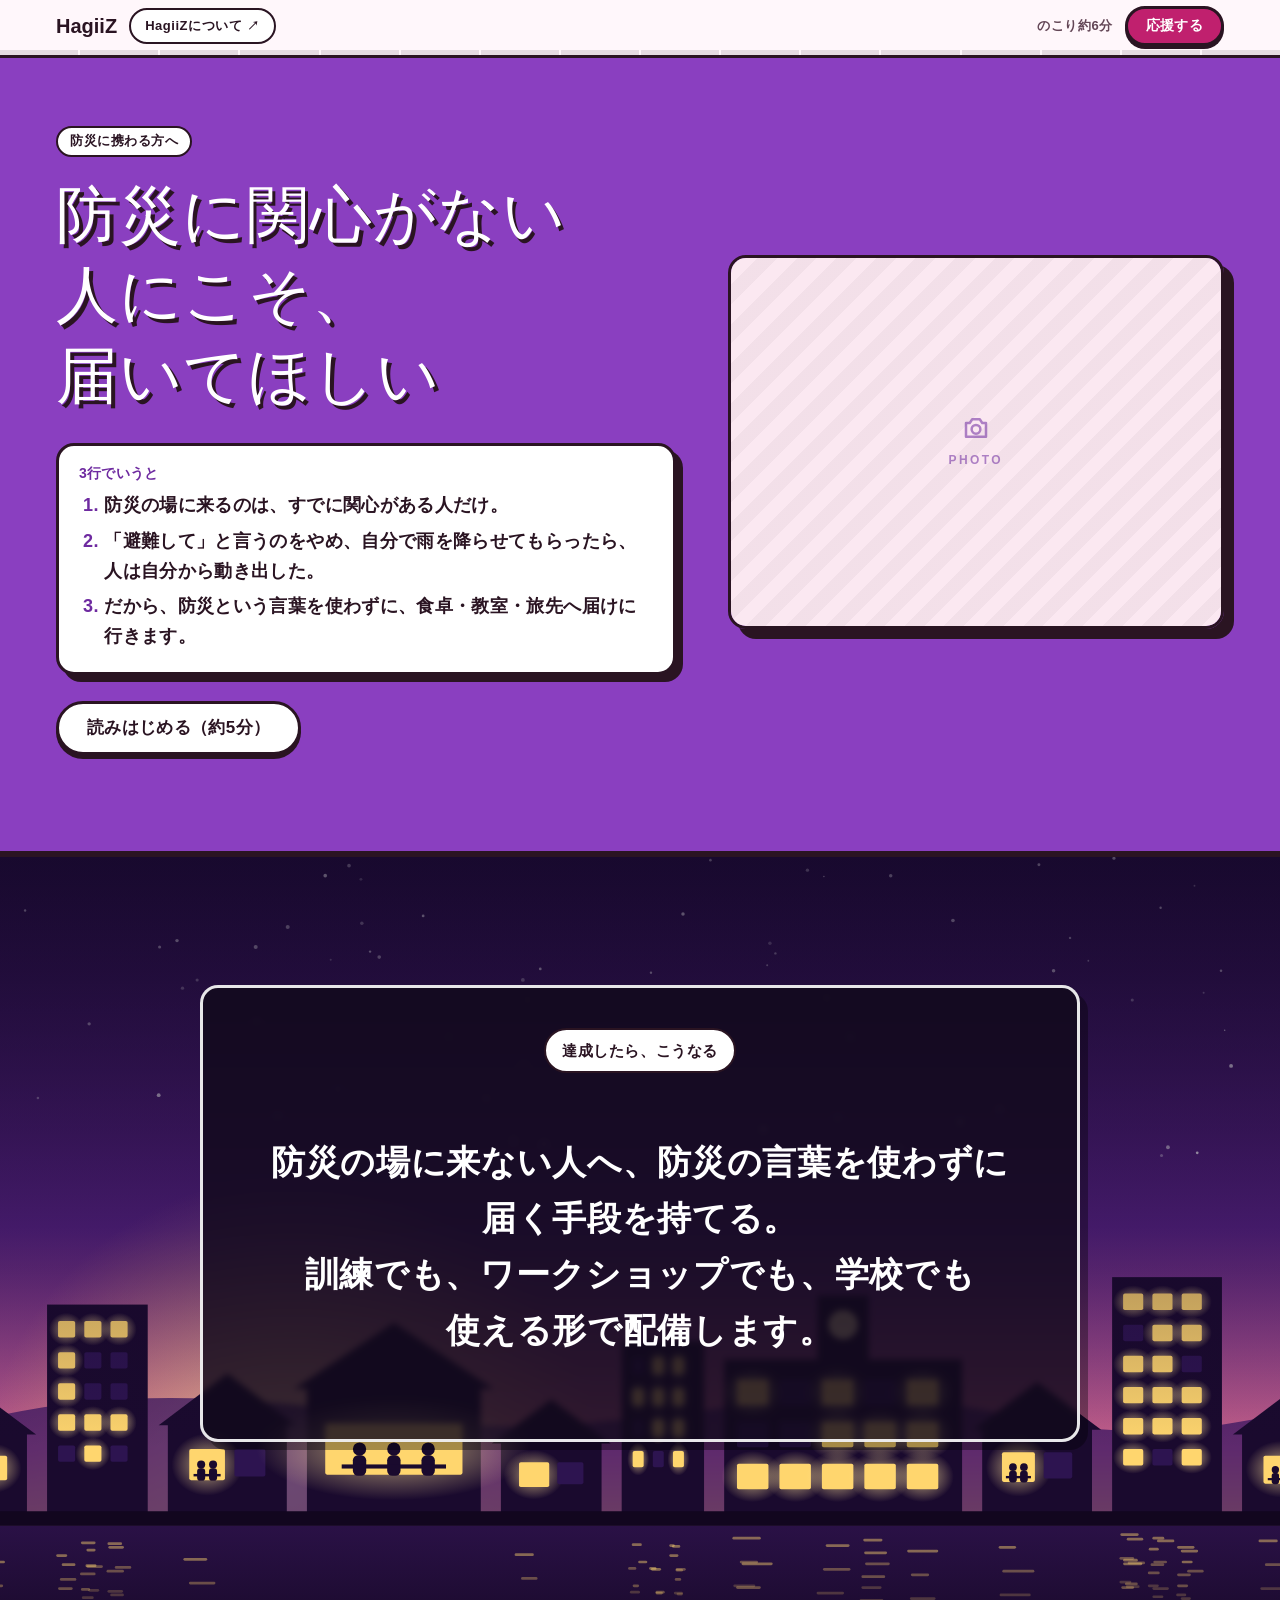
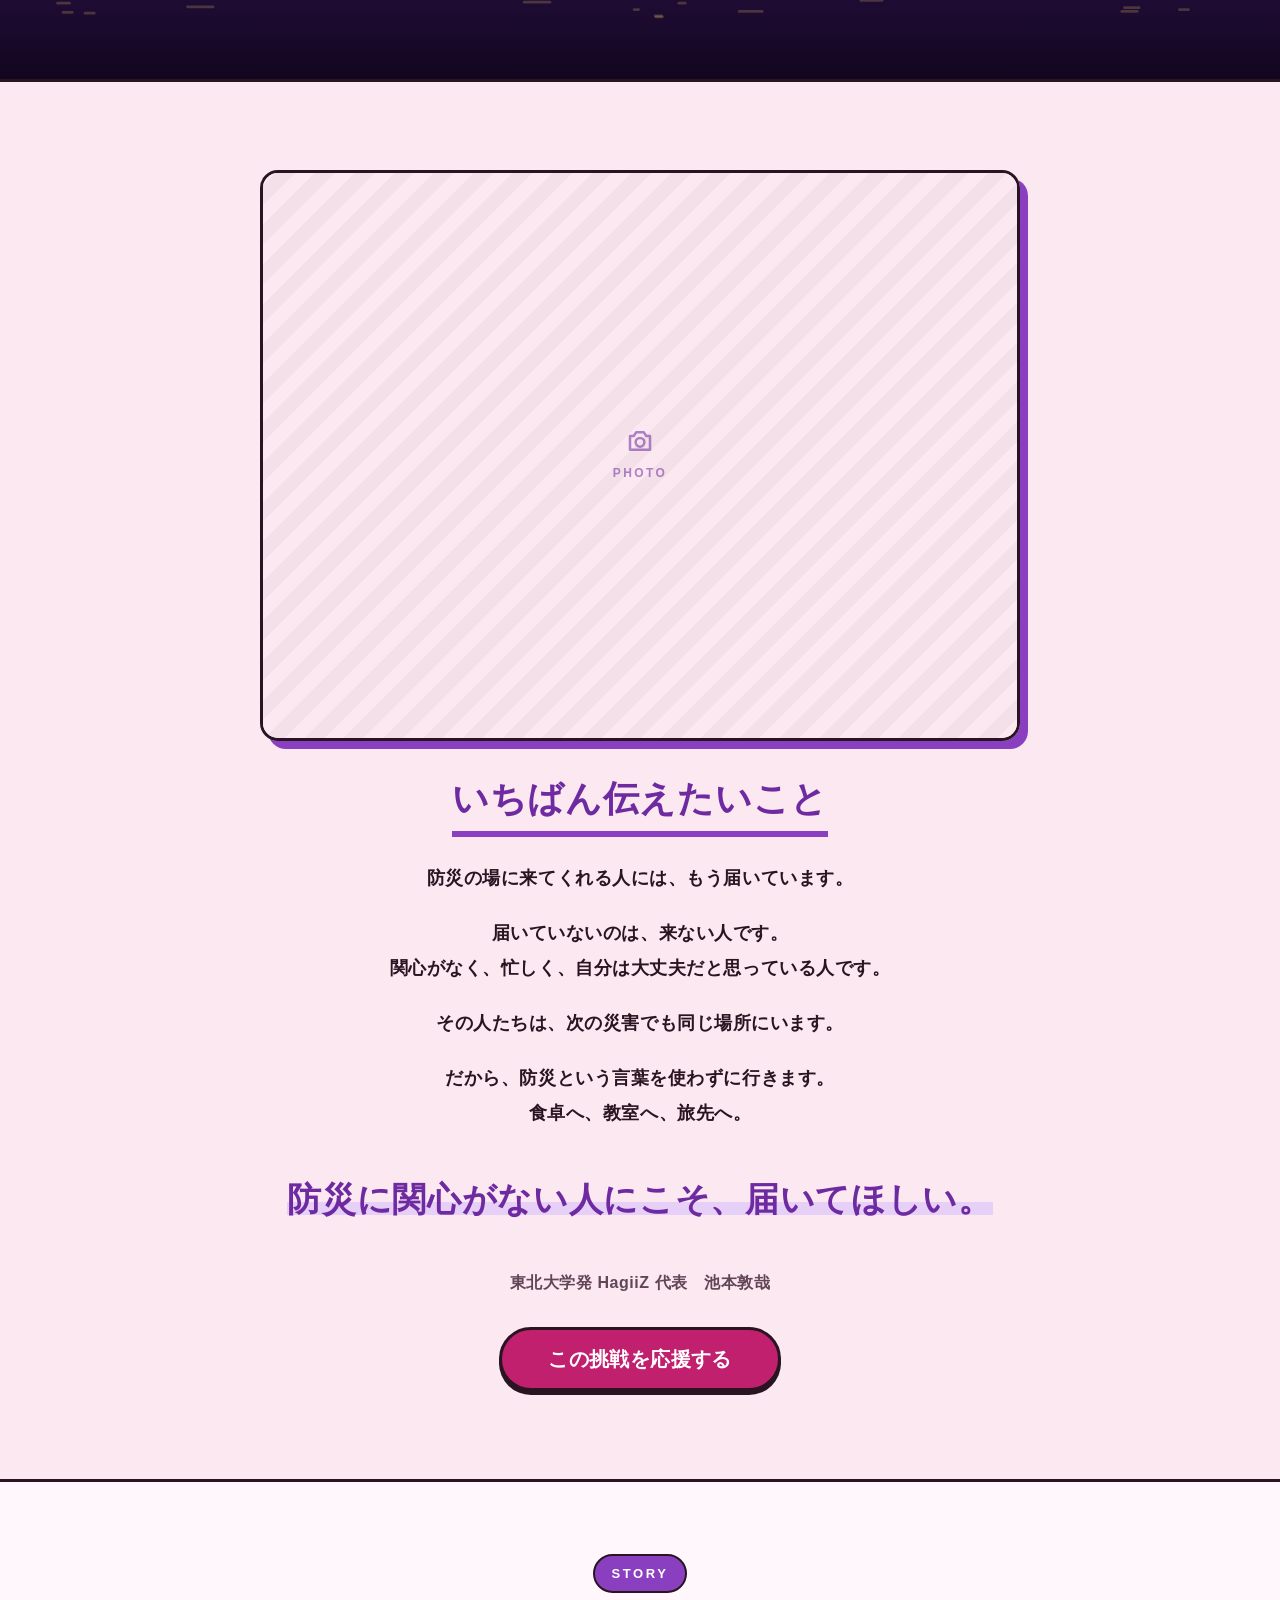
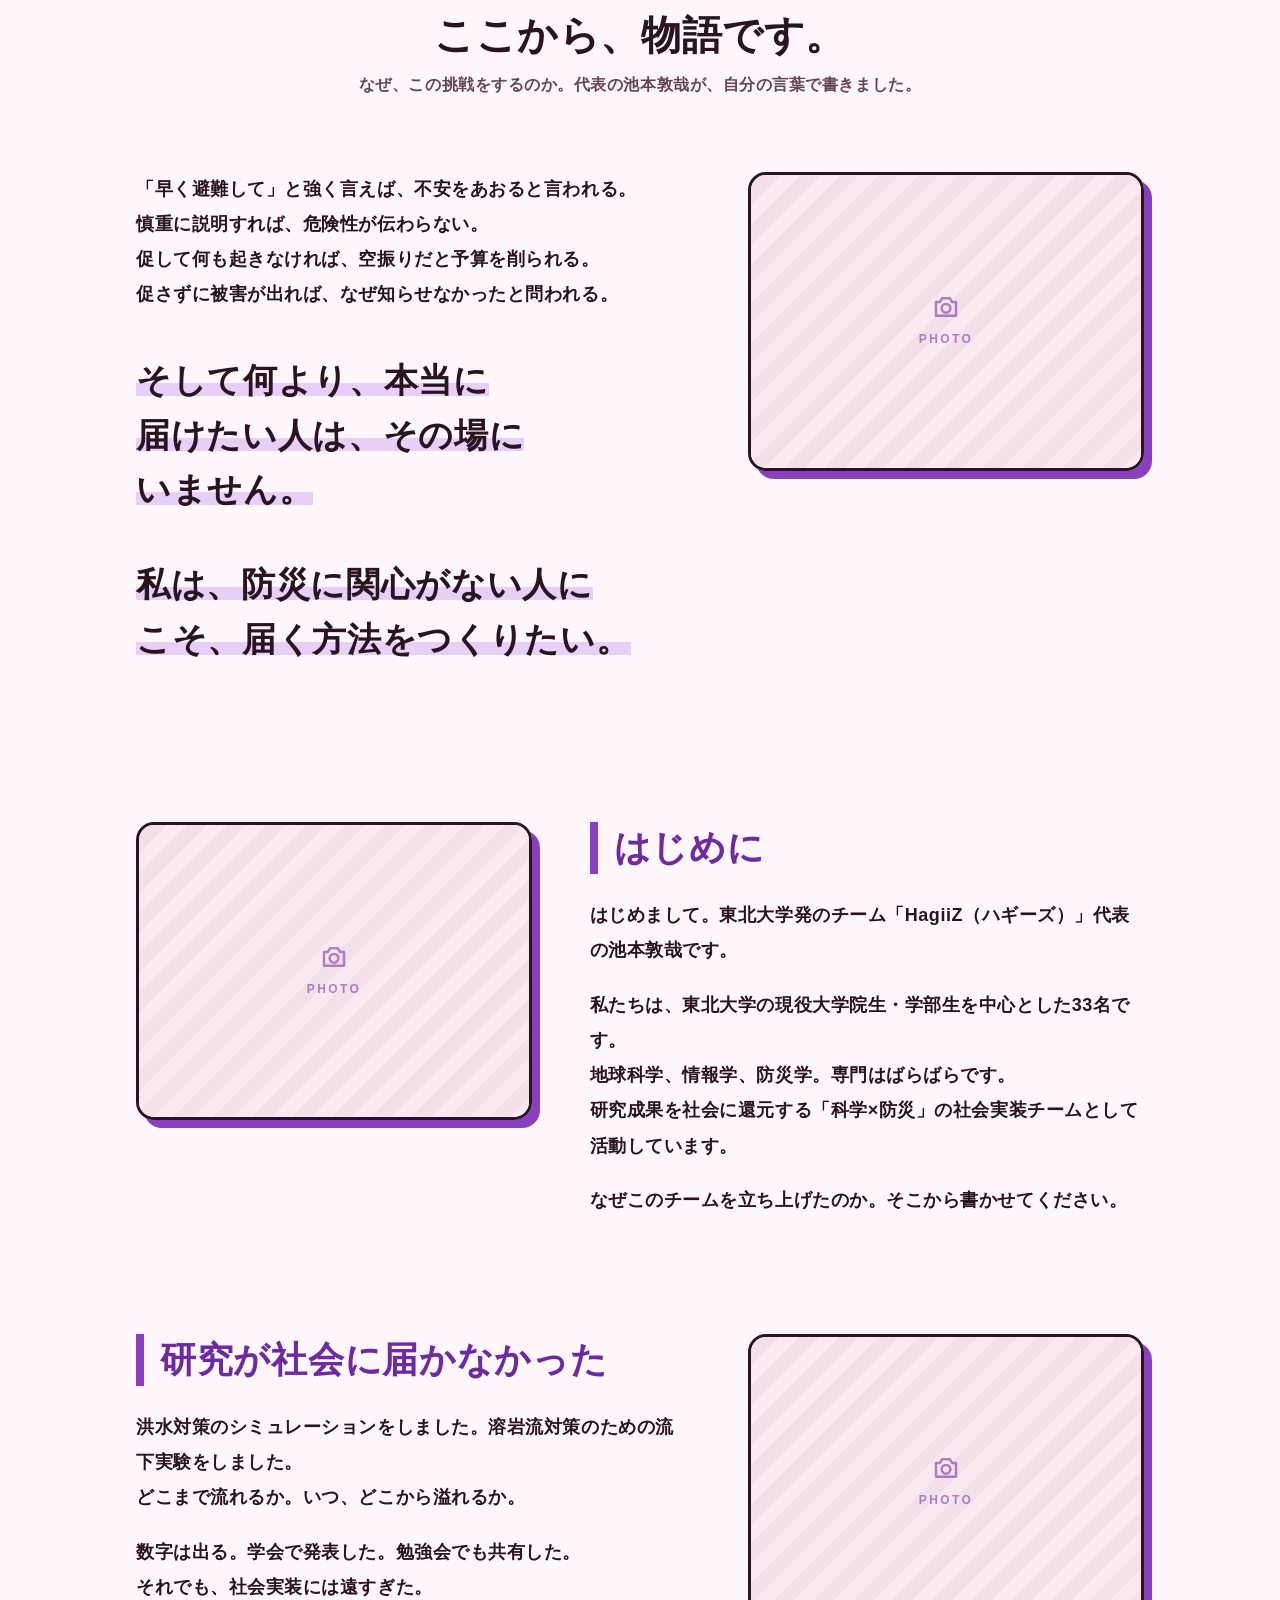
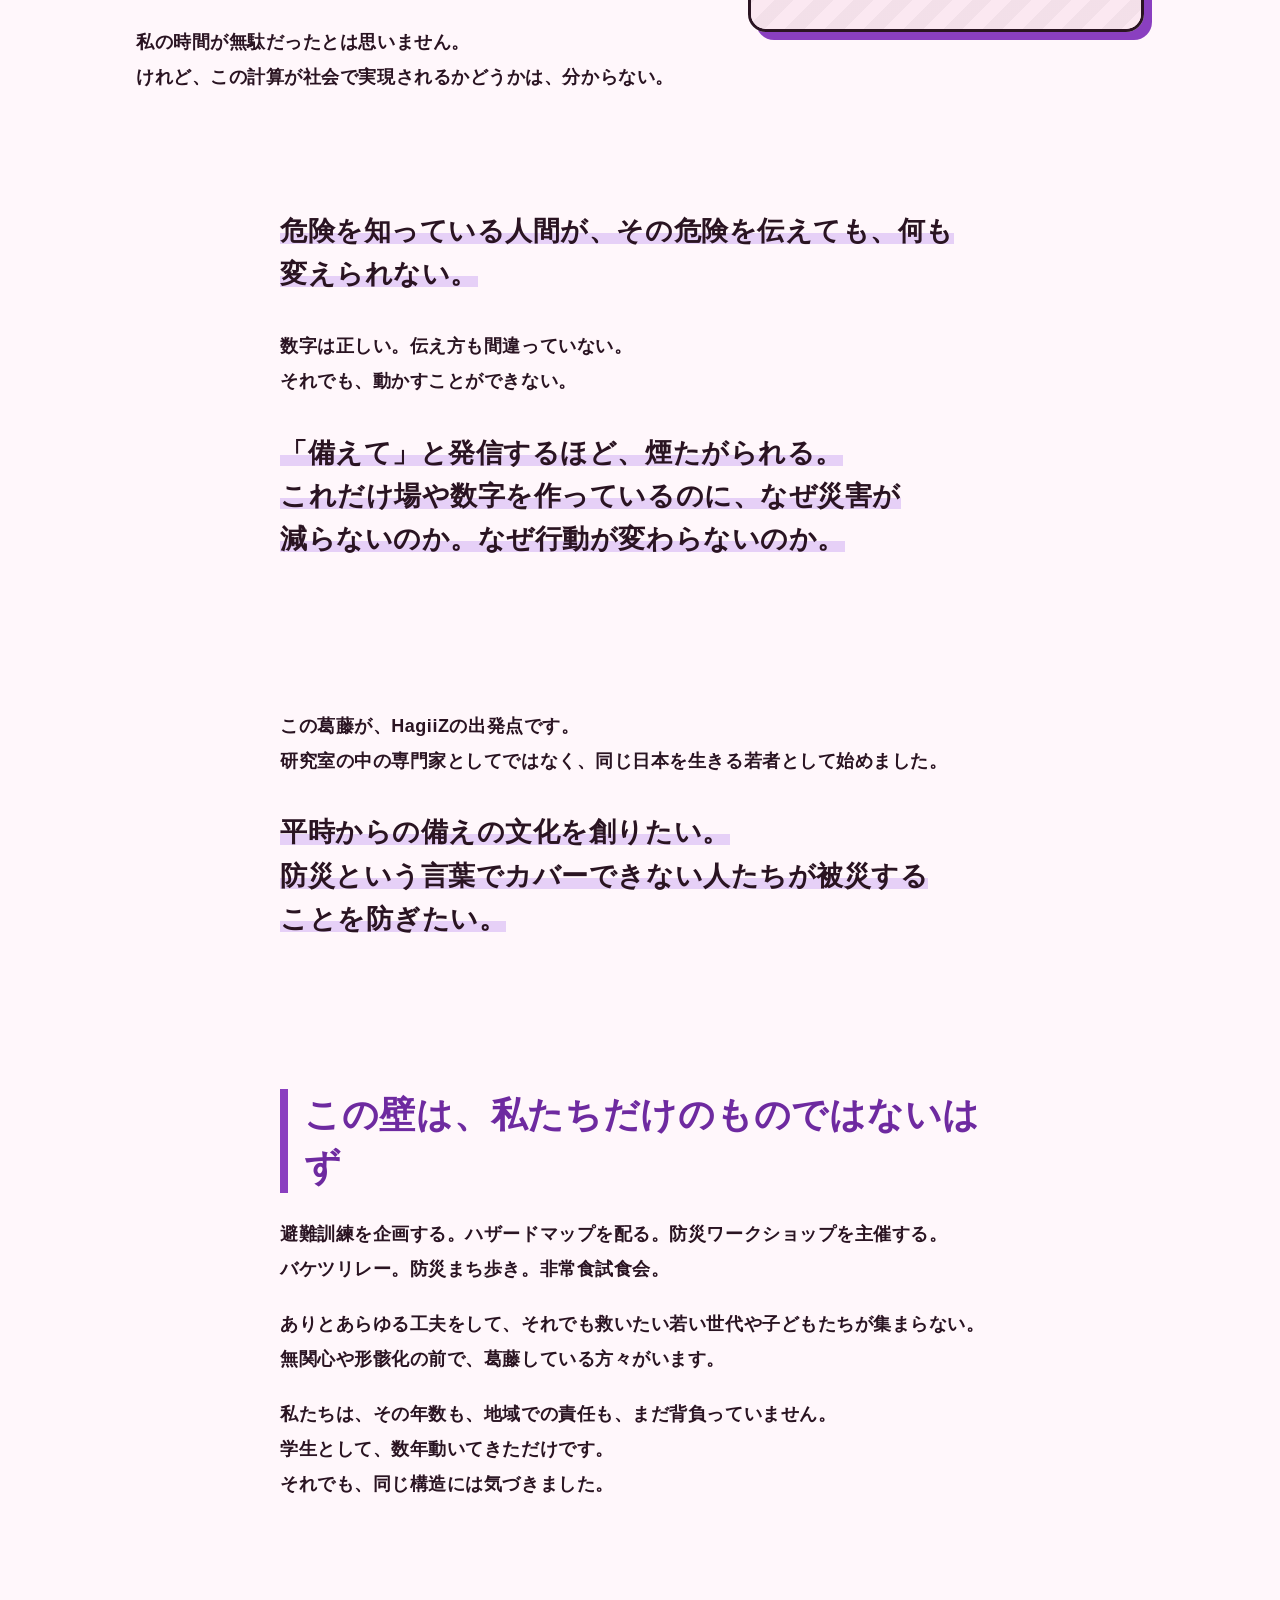
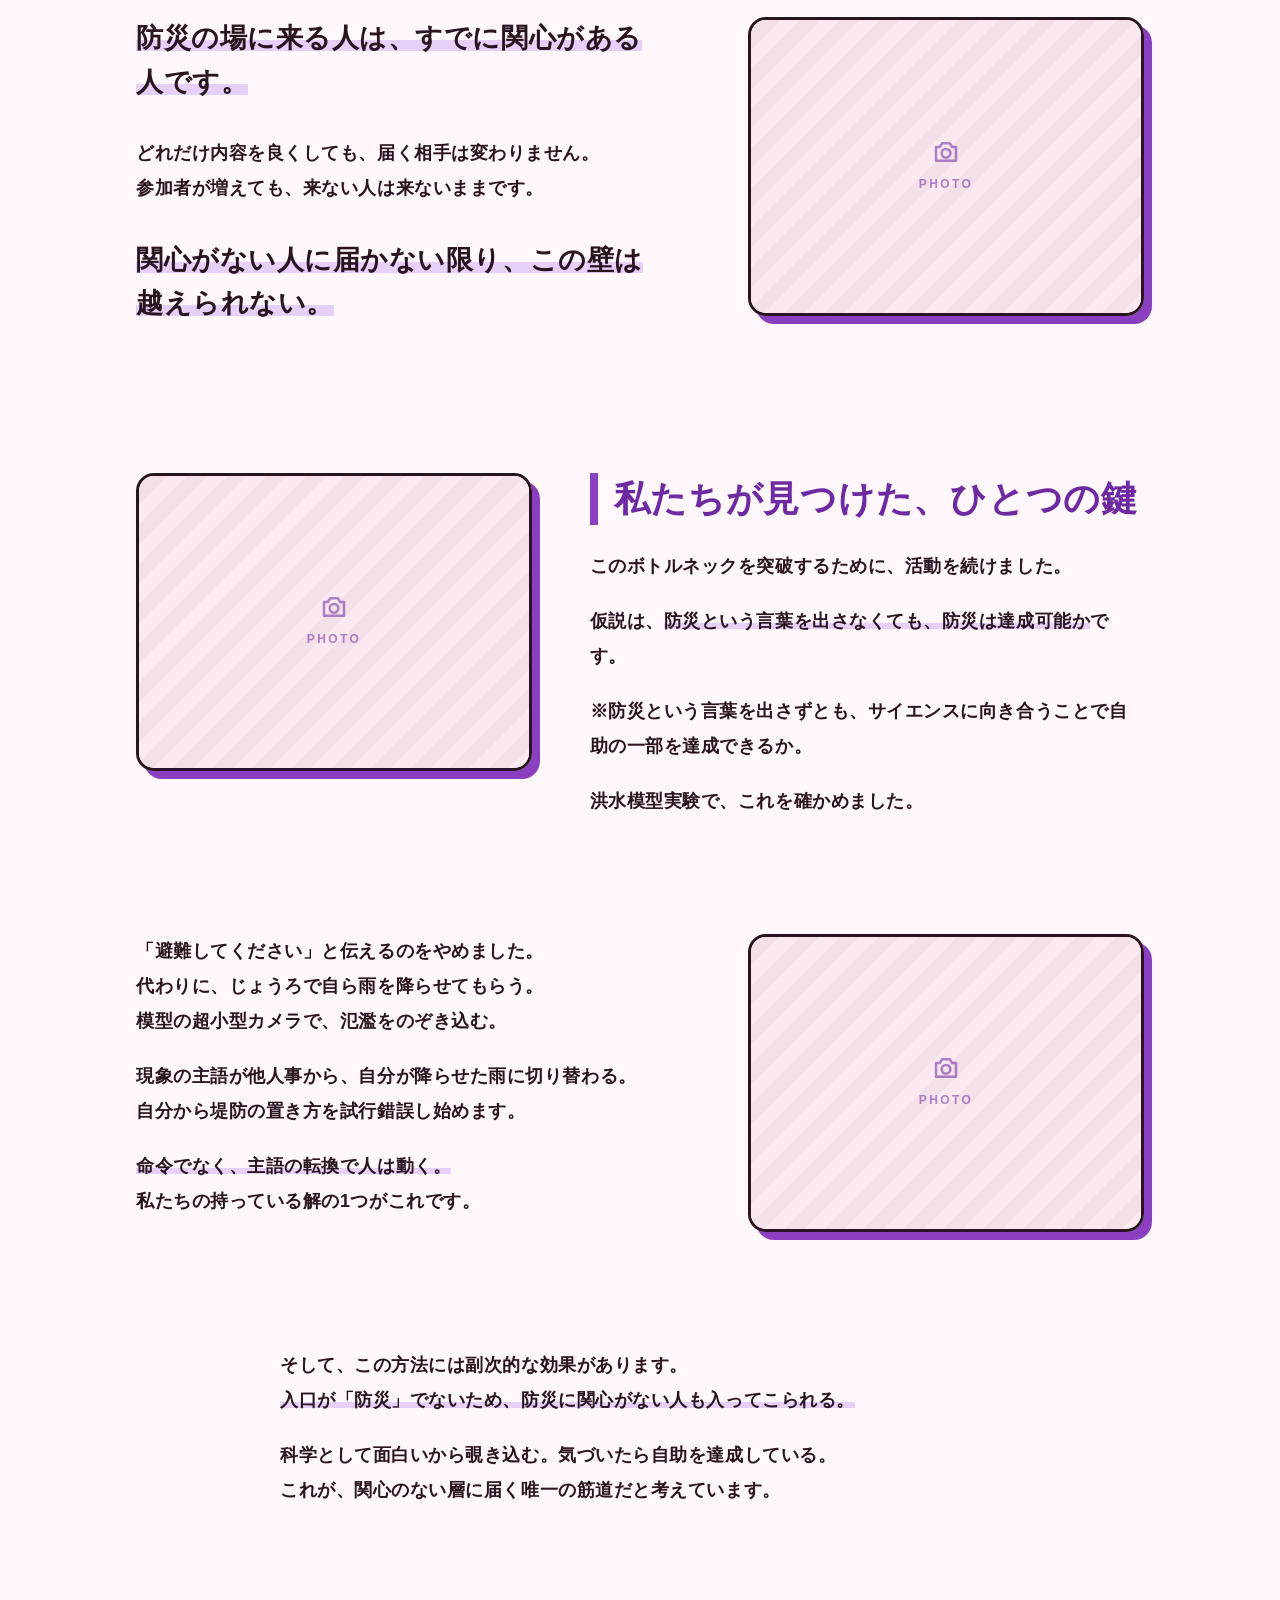
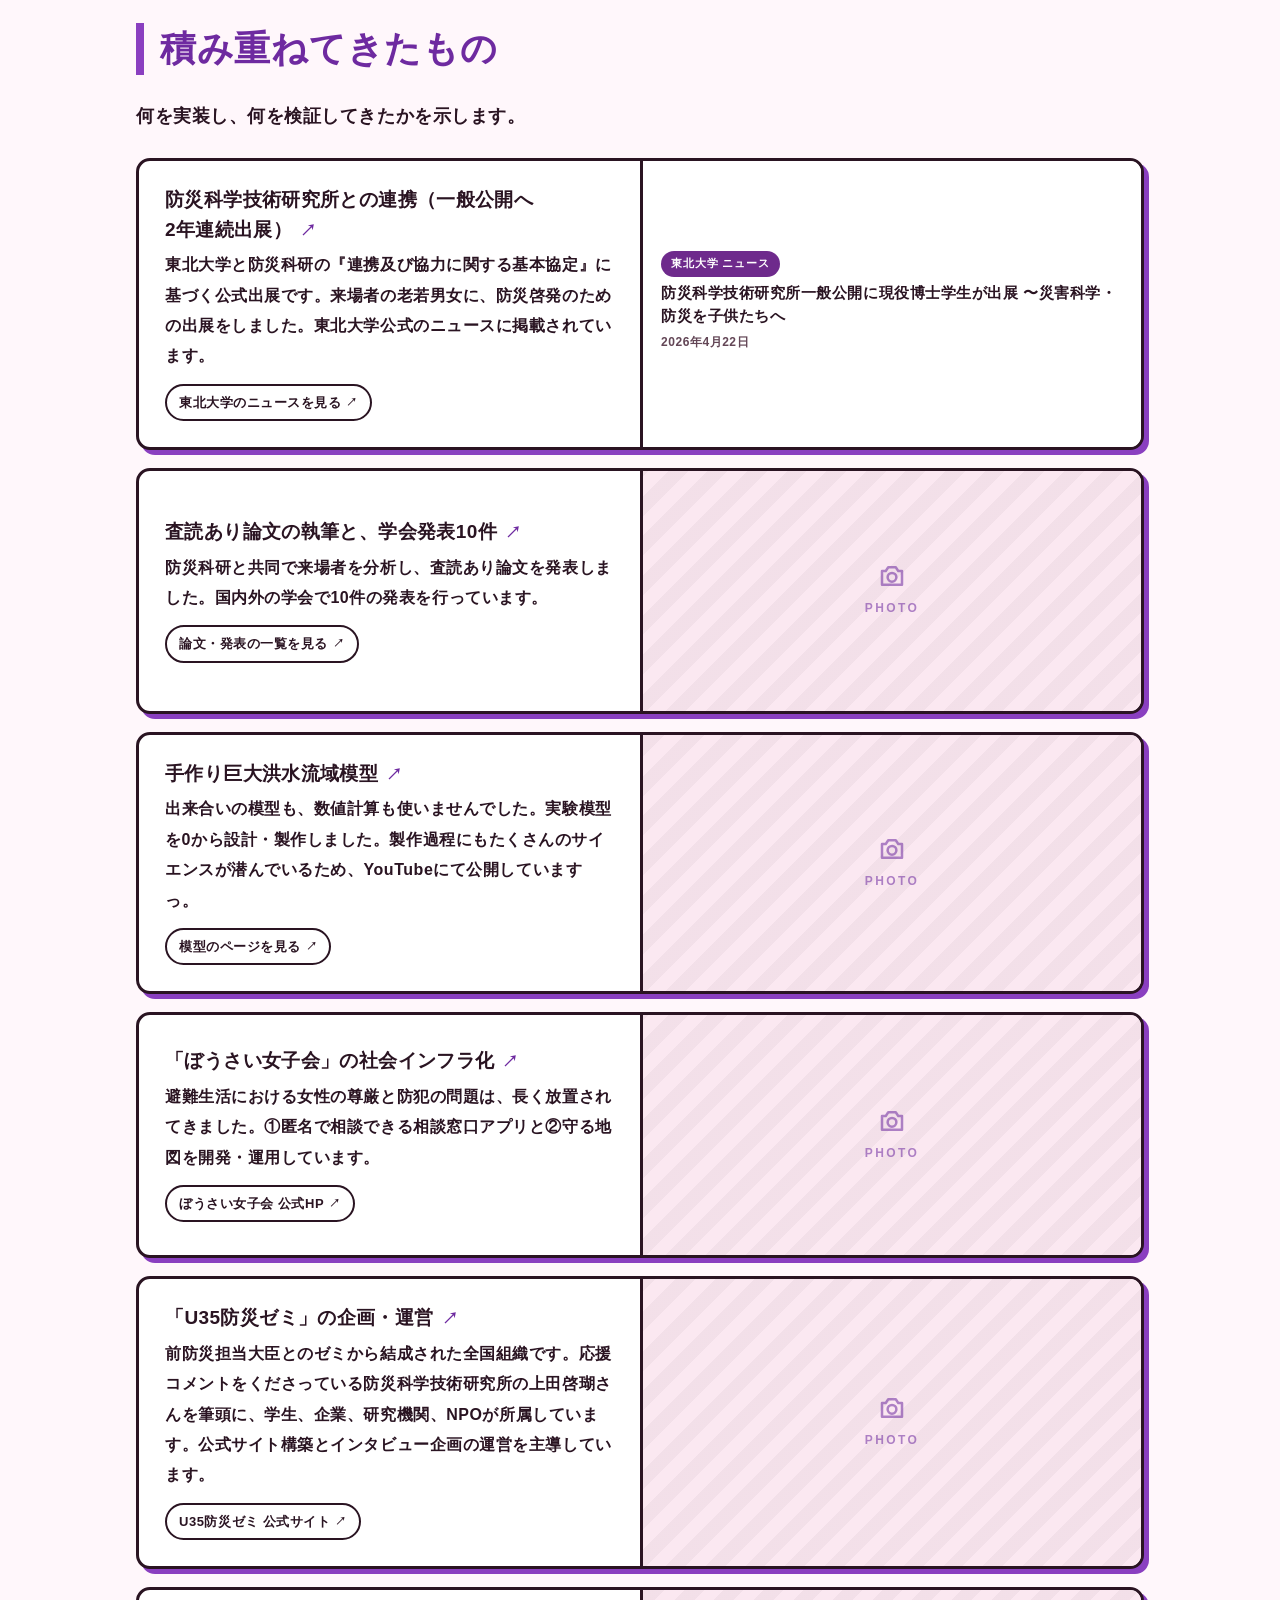
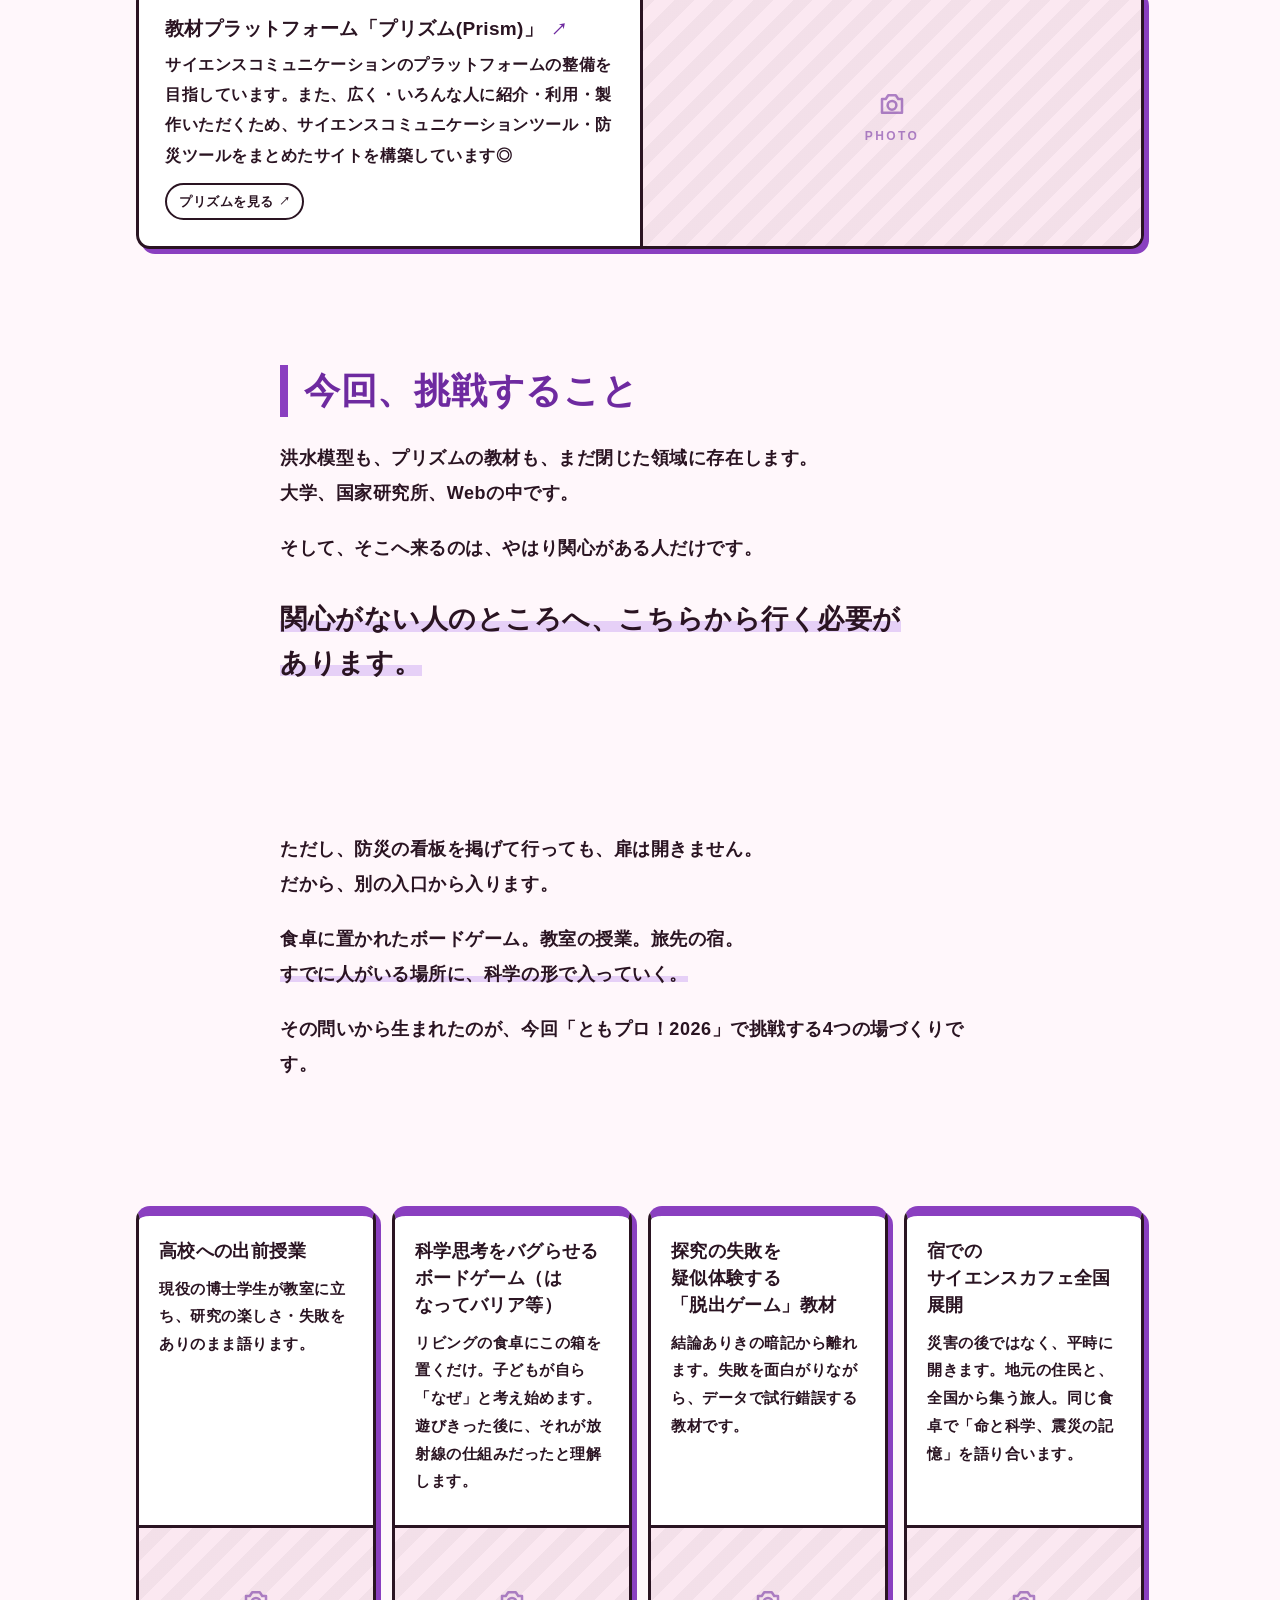
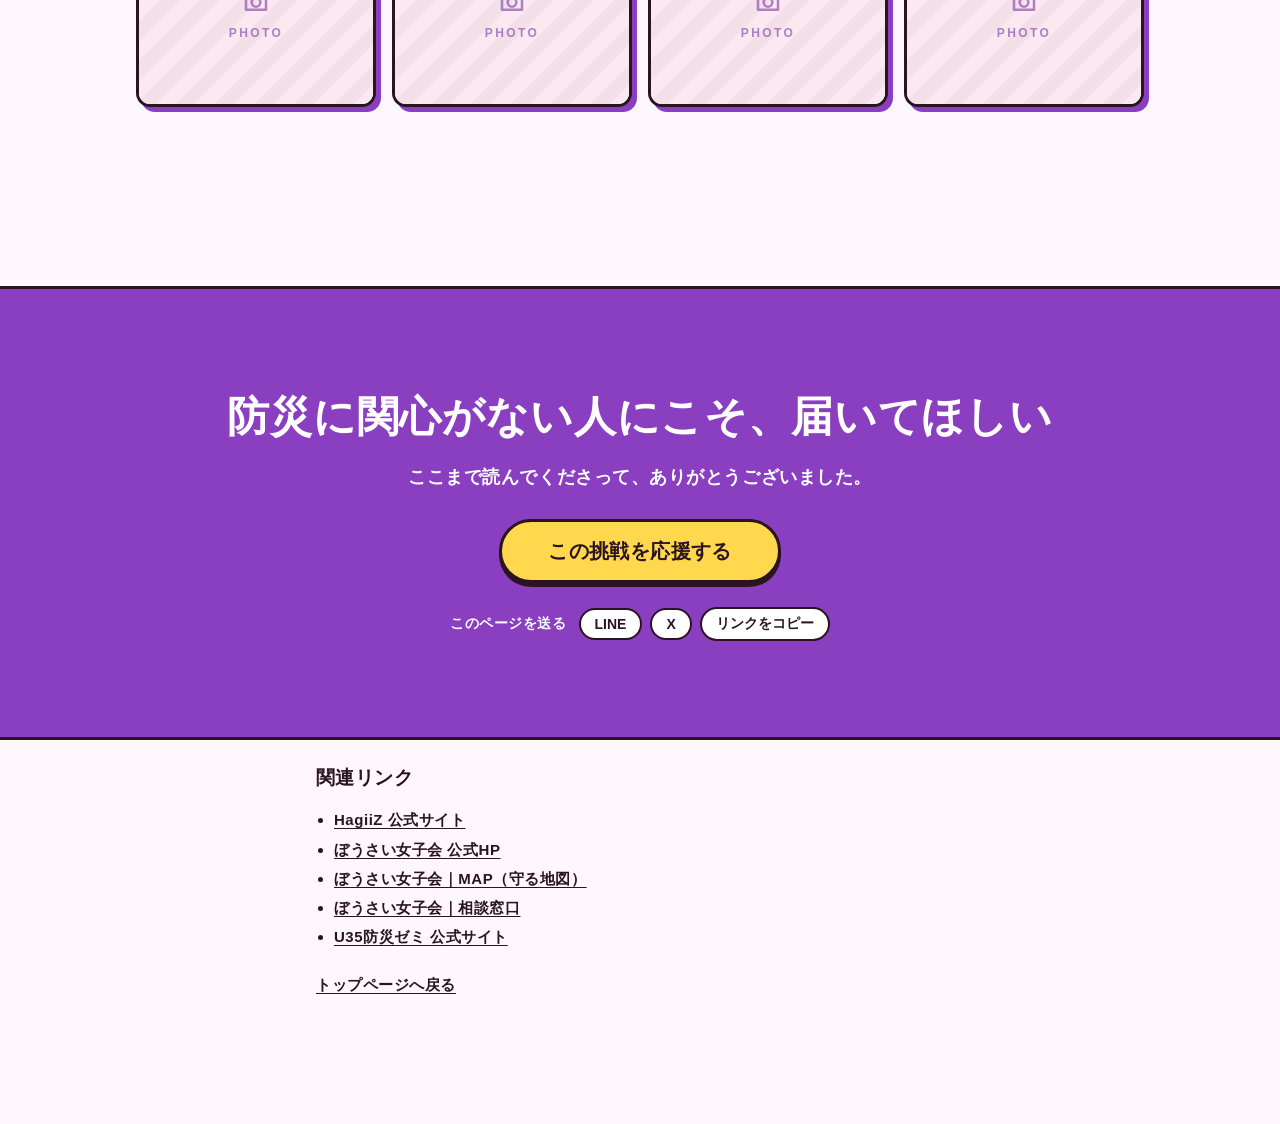
==== commit d69503e4: "Add files via upload" ====
--- a/bosai.html
+++ b/bosai.html
@@ -18,7 +18,7 @@
 <link rel="preconnect" href="https://fonts.googleapis.com">
 <link rel="preconnect" href="https://fonts.gstatic.com" crossorigin>
 <link href="https://fonts.googleapis.com/css2?family=Dela+Gothic+One&family=Noto+Sans+JP:wght@500;700;900&display=swap" rel="stylesheet">
-<link rel="stylesheet" href="assets/css/style.css?v=2026-09-25c">
+<link rel="stylesheet" href="assets/css/style.css?v=2026-09-25d">
 </head>
 <body class="story" data-layer="bosai">
 
@@ -26,7 +26,6 @@
   <a class="logo" href="index.html">HagiiZ</a>
   <a class="about-btn" data-about href="https://www.hagiiz.com/" target="_blank" rel="noopener">HagiiZについて</a>
   <span class="bar-left" aria-live="off"></span>
-  <button class="fast-toggle" type="button" aria-pressed="false">⚡ 倍速</button>
   <a class="btn btn--support btn--sm" data-support="header" href="support.html">応援する</a>
   <div class="segs" aria-hidden="true"></div>
 </header>
@@ -36,14 +35,15 @@
 </main>
 
 
-<script src="assets/js/config.js?v=2026-09-25c"></script>
-<script src="content/bosai.js?v=2026-09-25c"></script>
-<script src="assets/js/common.js?v=2026-09-25c"></script>
-<script src="assets/js/story.js?v=2026-09-25c"></script>
+<script src="assets/js/config.js?v=2026-09-25d"></script>
+<script src="content/works.js?v=2026-09-25d"></script>
+<script src="content/bosai.js?v=2026-09-25d"></script>
+<script src="assets/js/common.js?v=2026-09-25d"></script>
+<script src="assets/js/story.js?v=2026-09-25d"></script>
 <script>
 /* 更新チェック：HTMLだけ新しく、assets / content フォルダが古いままだと、ここで気づけるようにする */
 (function () {
-  var want = "2026-09-25c", bad = [];
+  var want = "2026-09-25d", bad = [];
   if (!window.SITE || window.SITE.BUILD !== want) bad.push("assets/js/config.js");
   if (!window.HZ || window.HZ.BUILD !== want) bad.push("assets/js/common.js");
   var css = getComputedStyle(document.documentElement).getPropertyValue("--build").replace(/["'\s]/g, "");
--- a/assets/css/style.css
+++ b/assets/css/style.css
@@ -17,7 +17,7 @@
 }
 
 :root {
-  --build: "2026-09-25c";   /* 更新の確認用（触らない） */
+  --build: "2026-09-25d";   /* 更新の確認用（触らない） */
   color-scheme: light;
 
   --rose: #E24F93;
@@ -1788,3 +1788,58 @@
   border-bottom: 6px solid var(--accent);
   padding-bottom: 6px;
 }
+
+/* =========================================================
+   積み重ねてきたもの：箱全体がリンク／プレビュー
+   ========================================================= */
+.item--row.is-link { position: relative; transition: transform .15s ease, box-shadow .15s ease; }
+.item--row.is-link:hover { transform: translate(-3px, -3px); box-shadow: 8px 8px 0 var(--accent); }
+.item-main { color: inherit; text-decoration: none; }
+/* タイトルのリンクを箱全体に広げる（どこを押しても飛ぶ） */
+.item-main::after { content: ""; position: absolute; inset: 0; z-index: 1; border-radius: inherit; }
+.item-main:focus-visible { outline: none; }
+.item--row.is-link:has(.item-main:focus-visible) { outline: 3px solid var(--water); outline-offset: 3px; }
+.item--row.is-link .item-title::after {
+  content: "↗";
+  margin-left: 8px;
+  font-size: .85em;
+  color: var(--accent-ink);
+}
+/* 2つ目以降のリンク（note と Instagram など）は、それぞれ押せるように前に出す */
+.item-links { display: flex; flex-wrap: wrap; gap: 8px; margin-top: 12px; position: relative; z-index: 2; }
+.item-links .item-link {
+  margin-top: 0;
+  display: inline-flex;
+  align-items: center;
+  padding: 4px 12px;
+  font-size: 13px;
+  text-decoration: none;
+  border: 2px solid var(--ink);
+  border-radius: 999px;
+  background: var(--white);
+}
+.item-links .item-link::after { content: "↗"; margin-left: 5px; font-size: 11px; }
+.item-links .item-link:hover { background: var(--sun); }
+
+/* リンク先のプレビュー（右半分） */
+.item-fig--preview { display: flex; flex-direction: column; background: var(--white); }
+.item-preview { display: flex; flex-direction: column; height: 100%; }
+.pv-img { position: relative; aspect-ratio: 1200 / 630; overflow: hidden; background: var(--paper-2); border-bottom: 2px solid var(--ink); }
+.pv-img img { width: 100%; height: 100%; object-fit: cover; }
+.pv-img.is-failed { display: none; }
+.pv-meta { display: flex; flex-direction: column; gap: 4px; padding: 14px 18px 16px; }
+.pv-site {
+  align-self: flex-start;
+  font-family: var(--f-claim);
+  font-weight: 900;
+  font-size: 11px;
+  letter-spacing: .08em;
+  padding: 2px 10px;
+  color: var(--white);
+  background: #6E2A8C;  /* 東北大学の紫 */
+  border-radius: 999px;
+}
+.pv-title { font-family: var(--f-claim); font-weight: 900; font-size: 15px; line-height: 1.55; }
+.pv-date { font-size: 12px; color: var(--ink-2); }
+@media (max-width: 759px) { .item-fig--preview { order: -1; border-top: 0; border-bottom: var(--line); } }
+.item-preview:has(.pv-img.is-failed) { justify-content: center; }
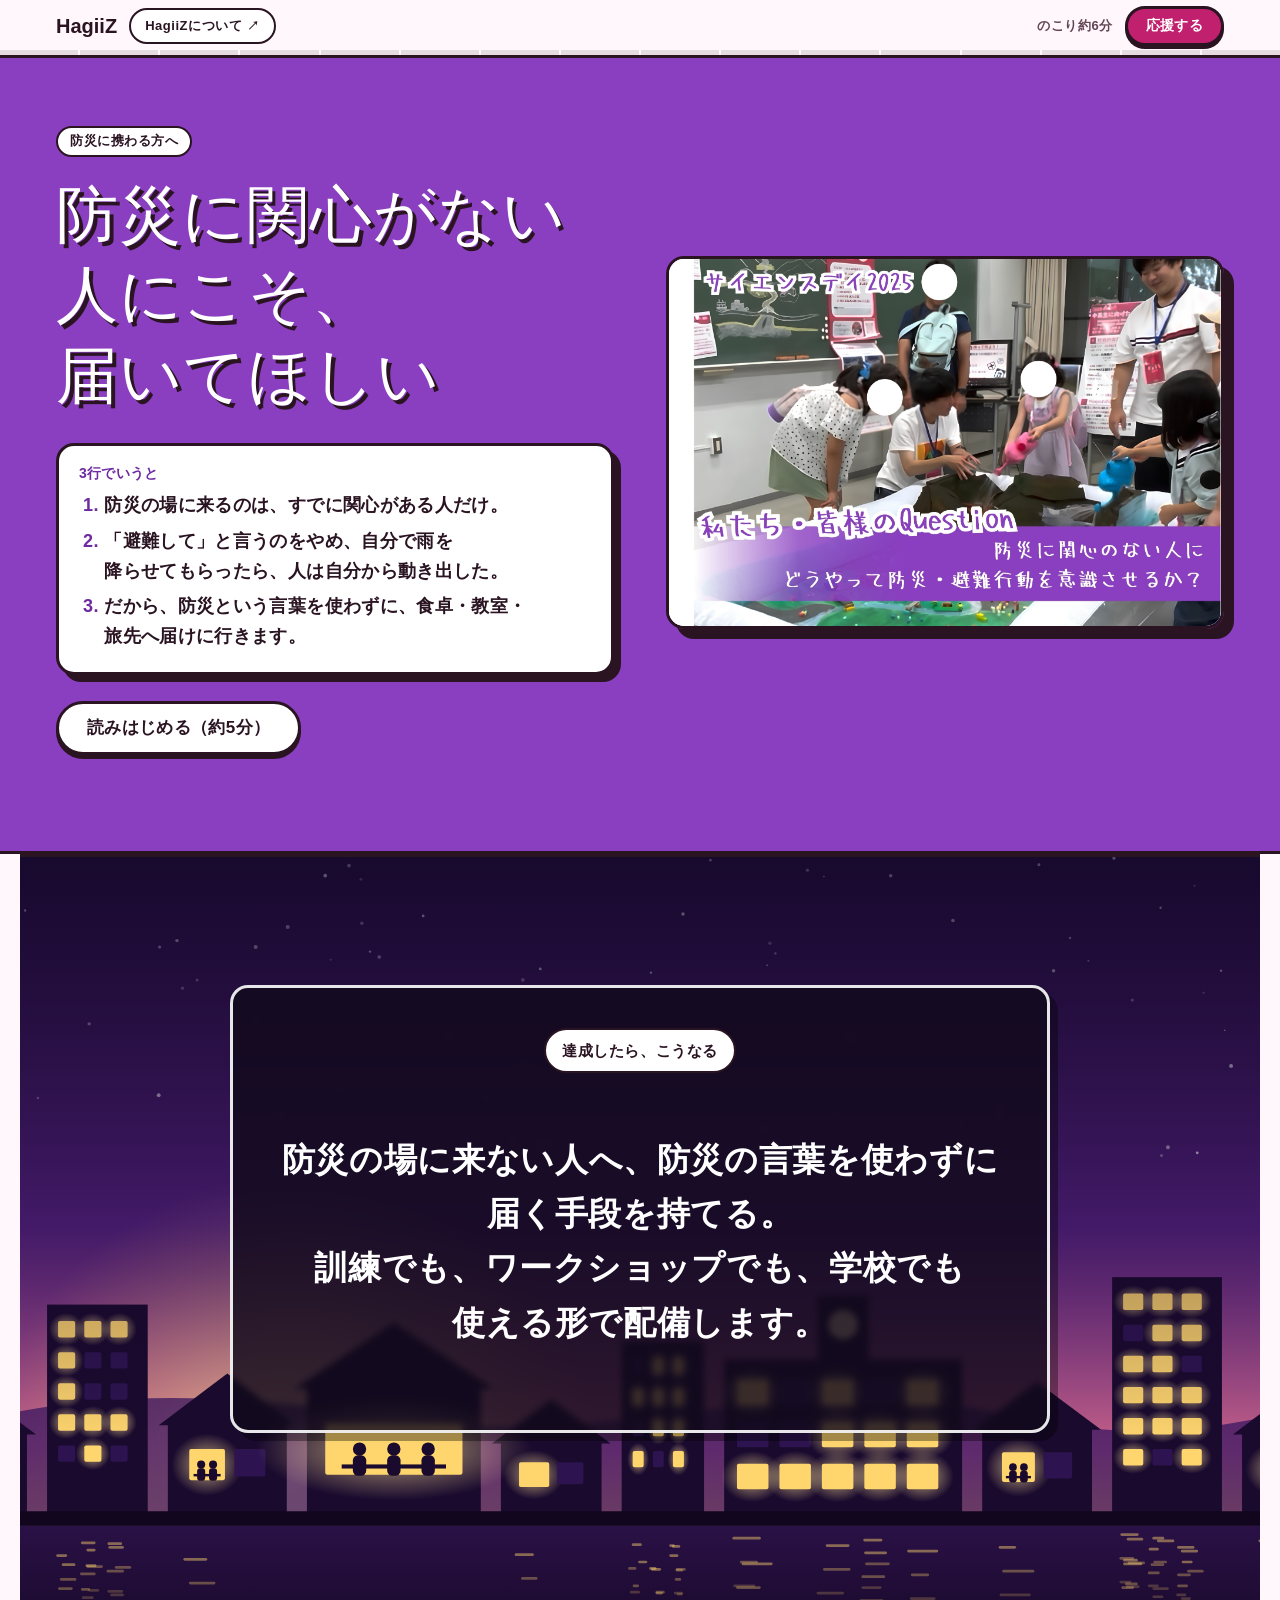
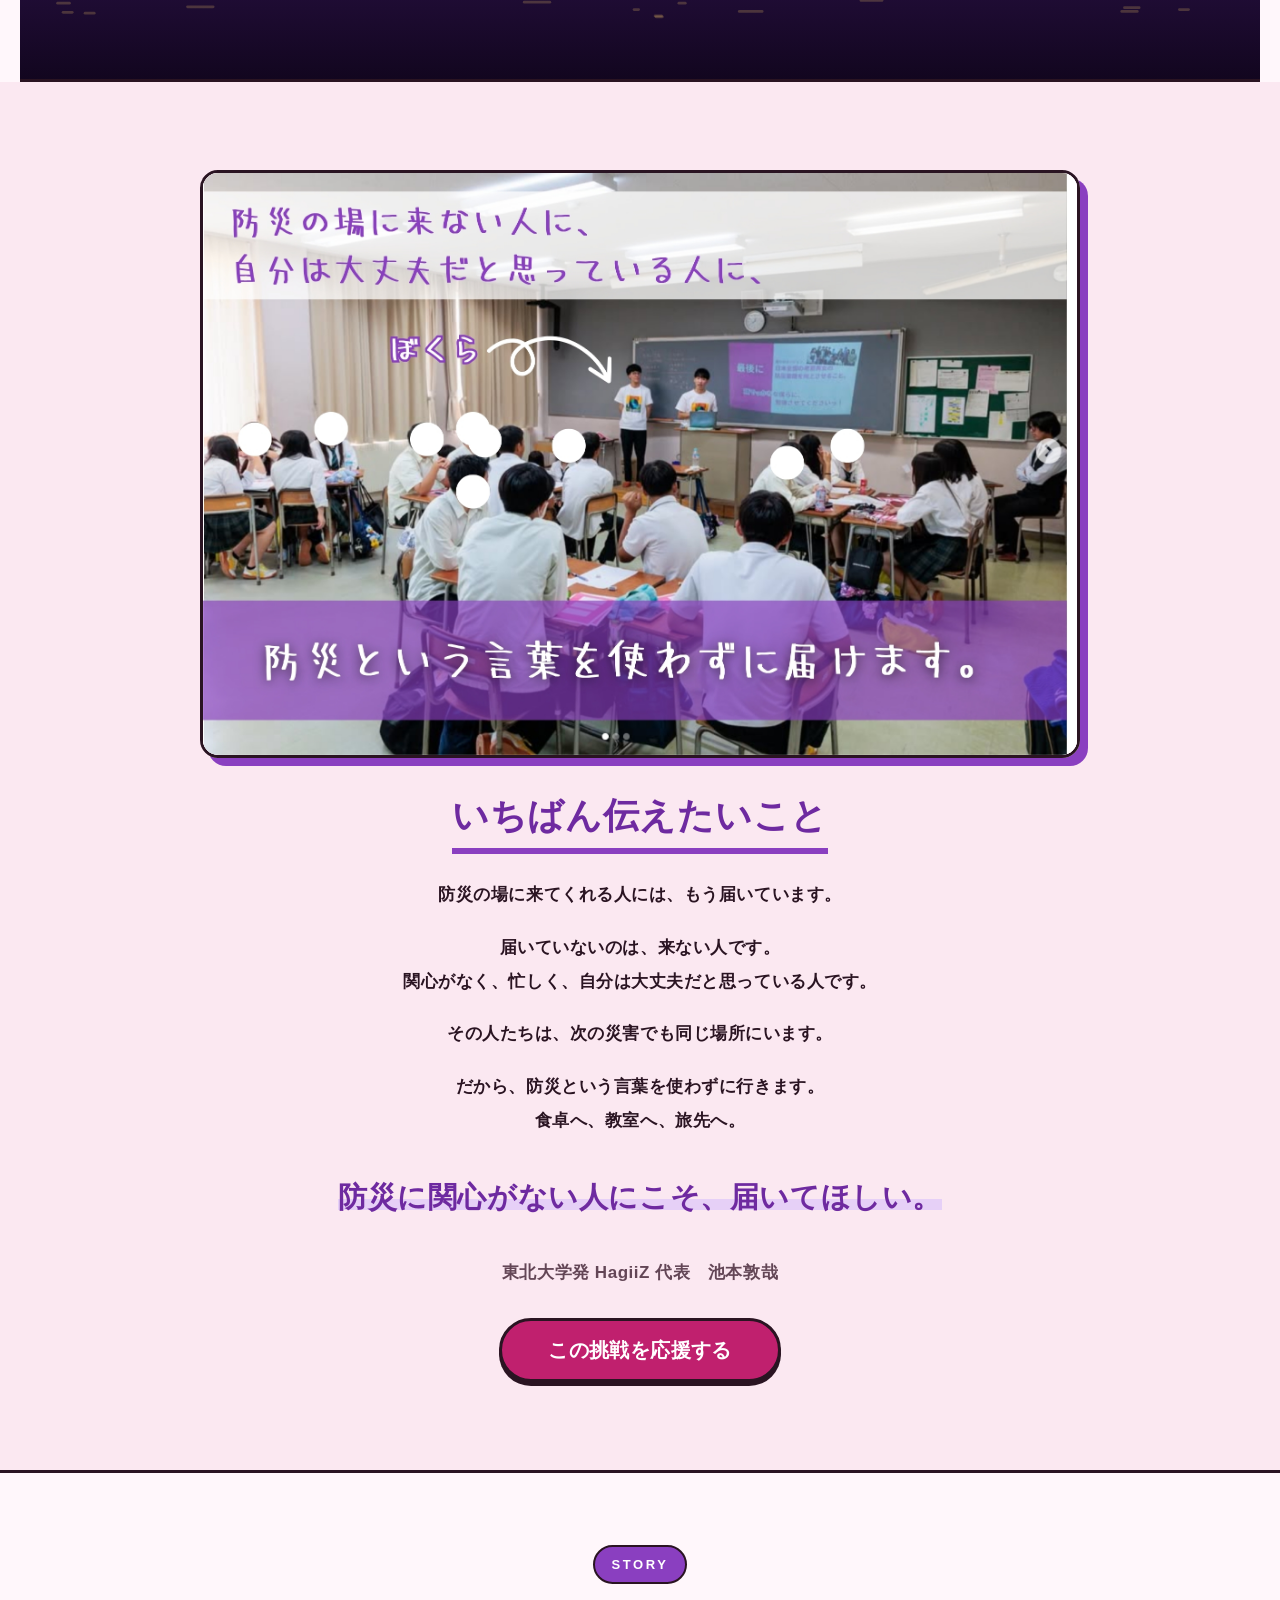
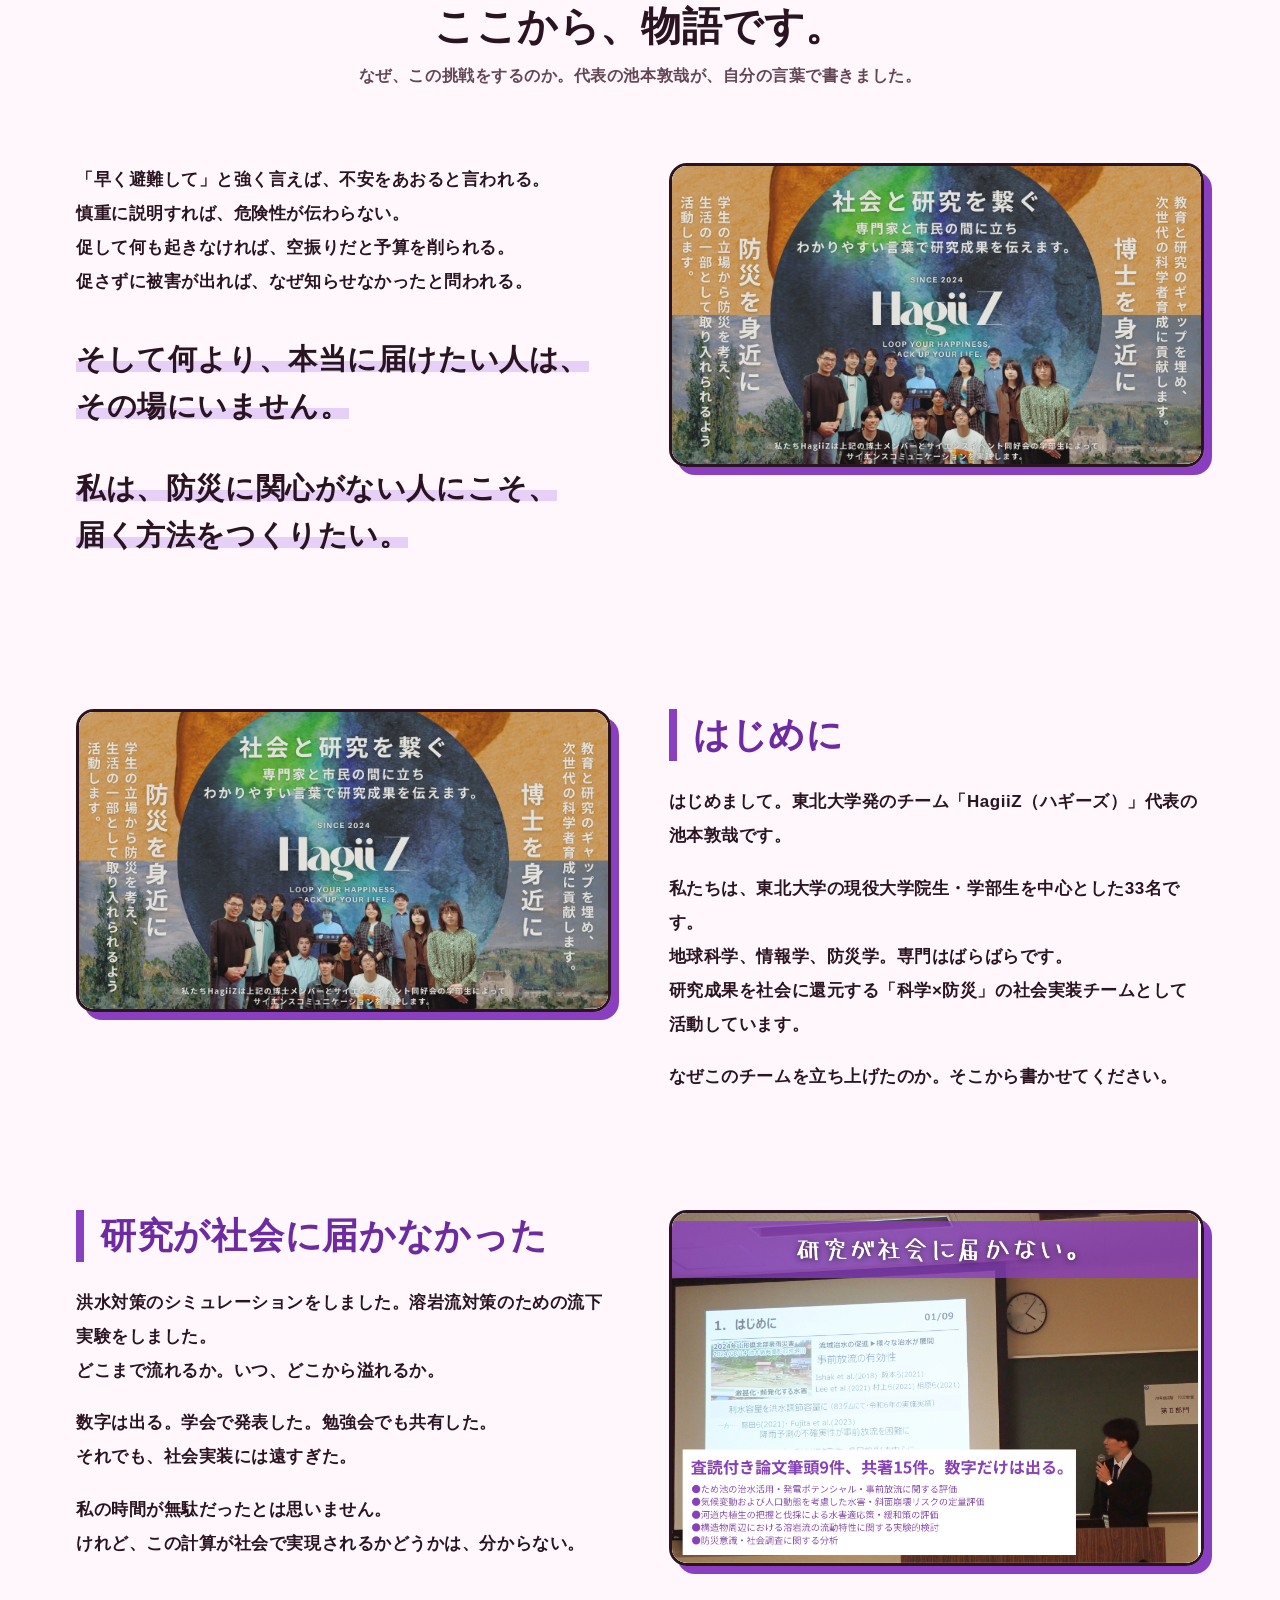
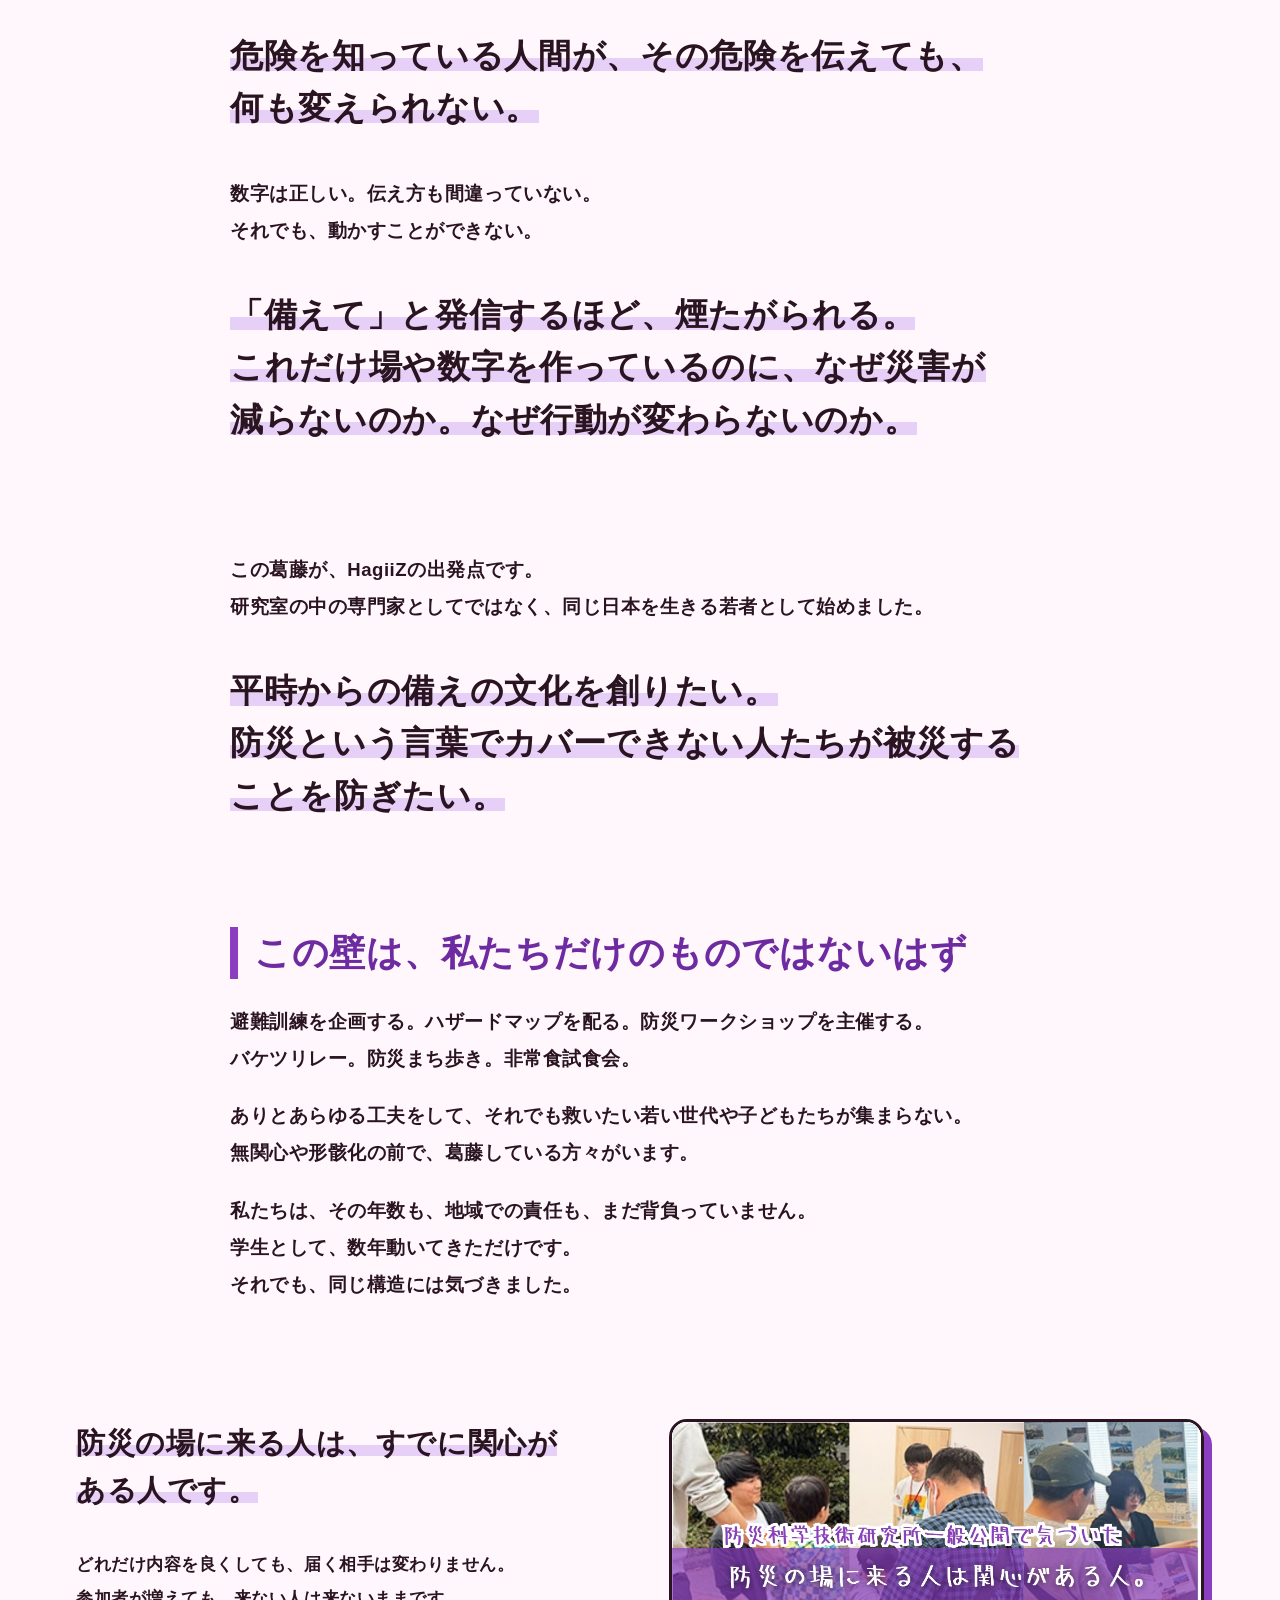
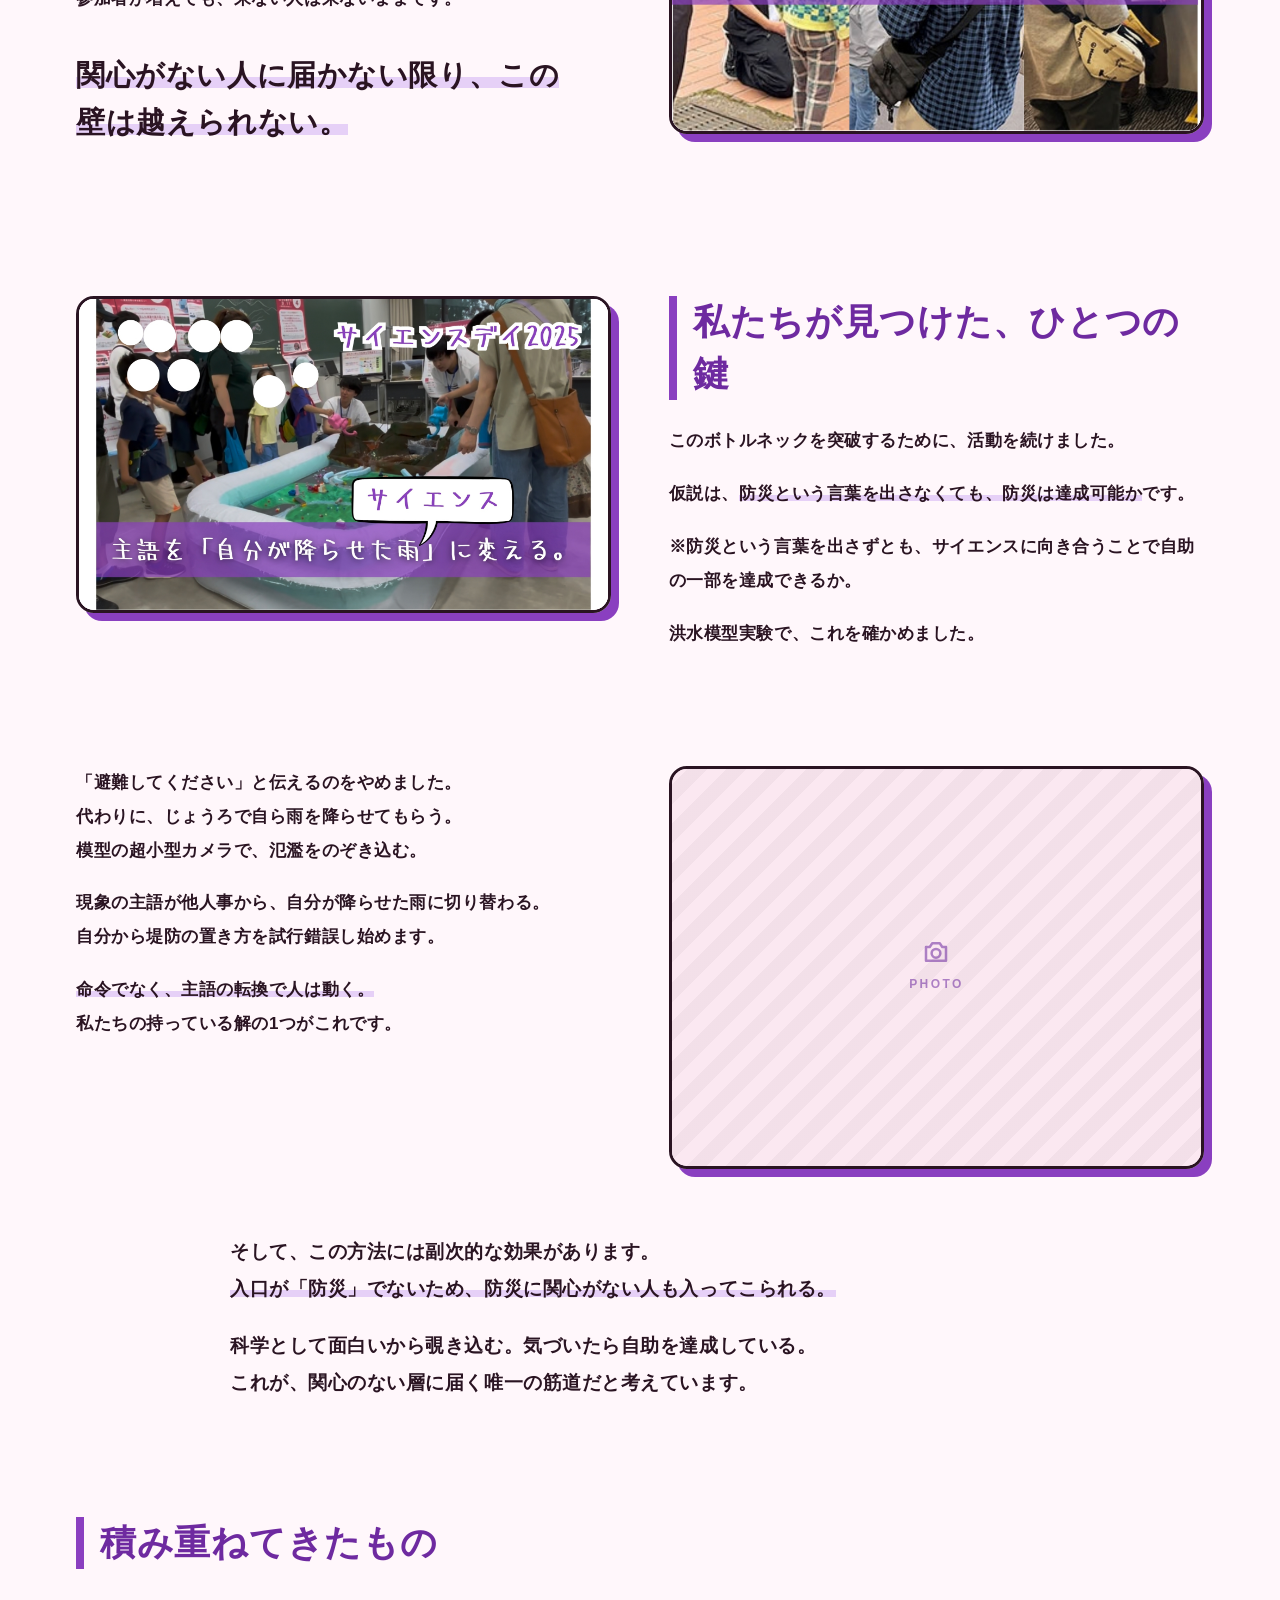
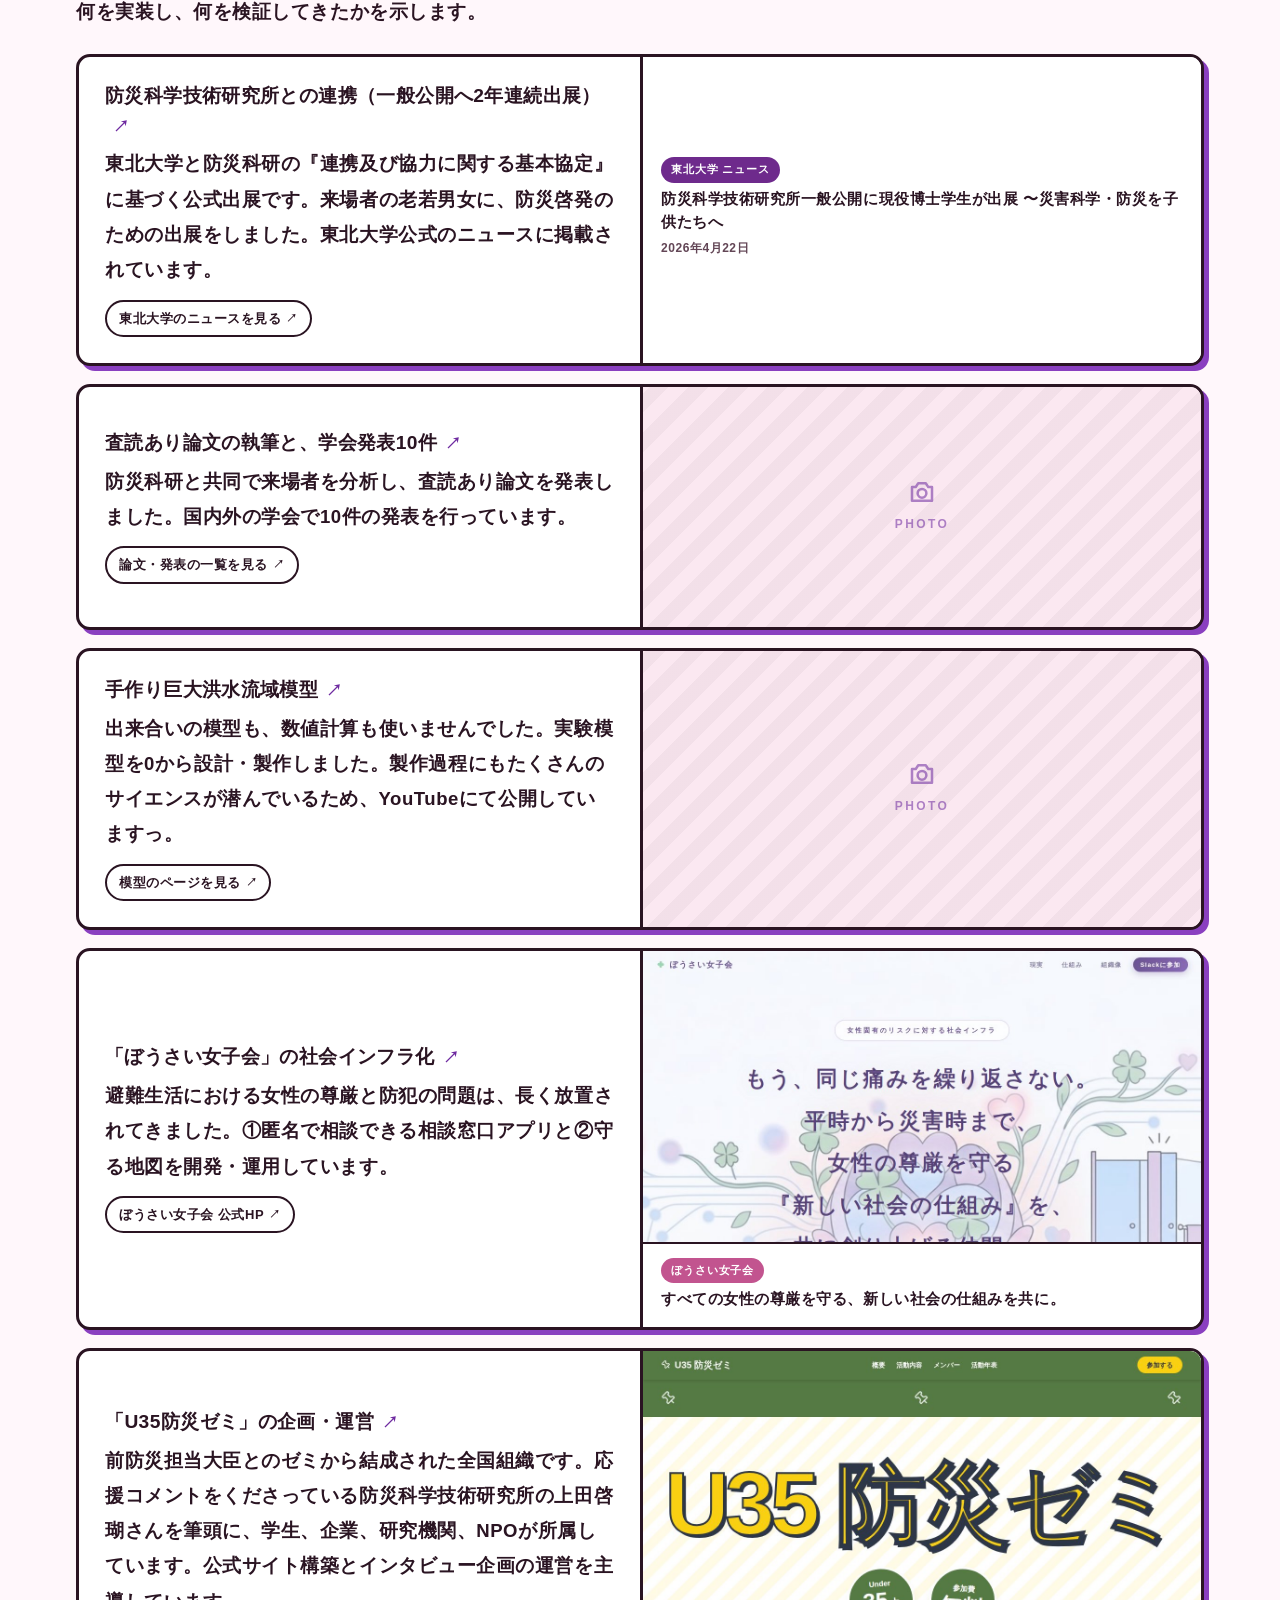
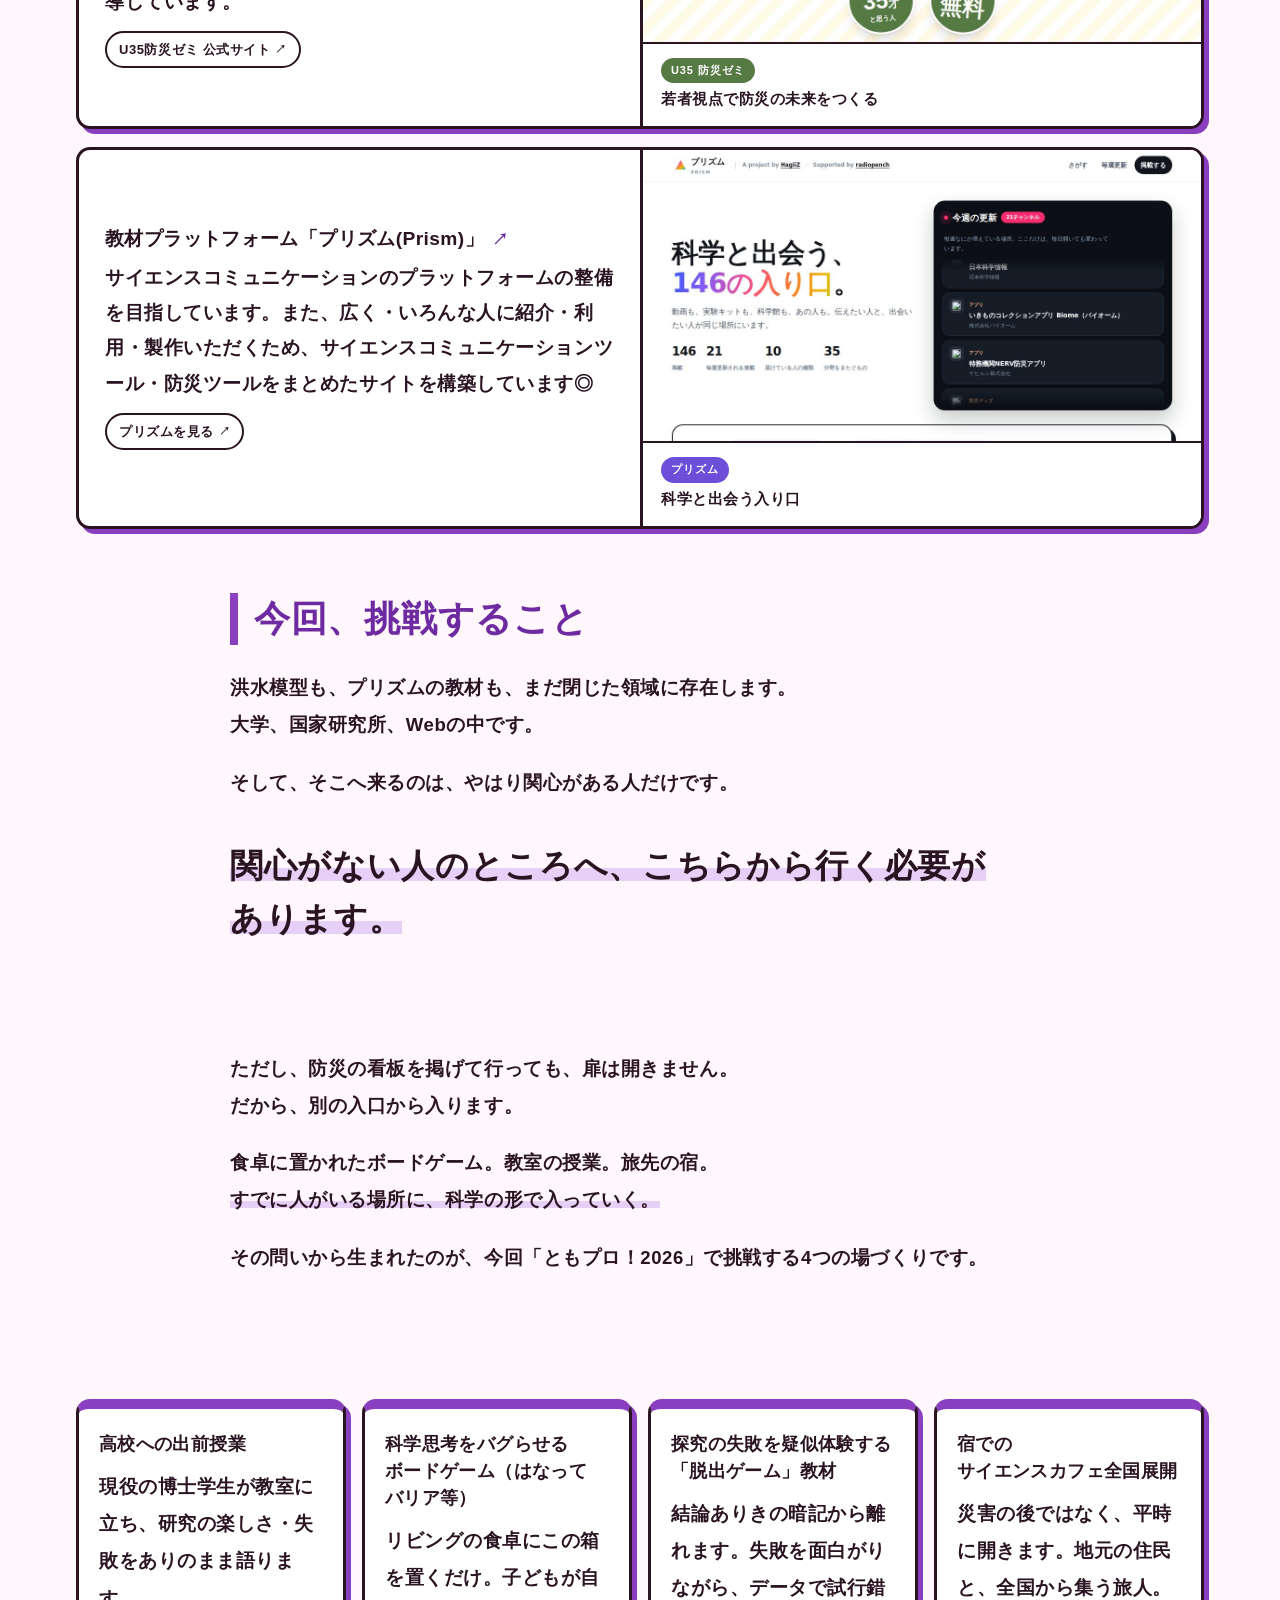
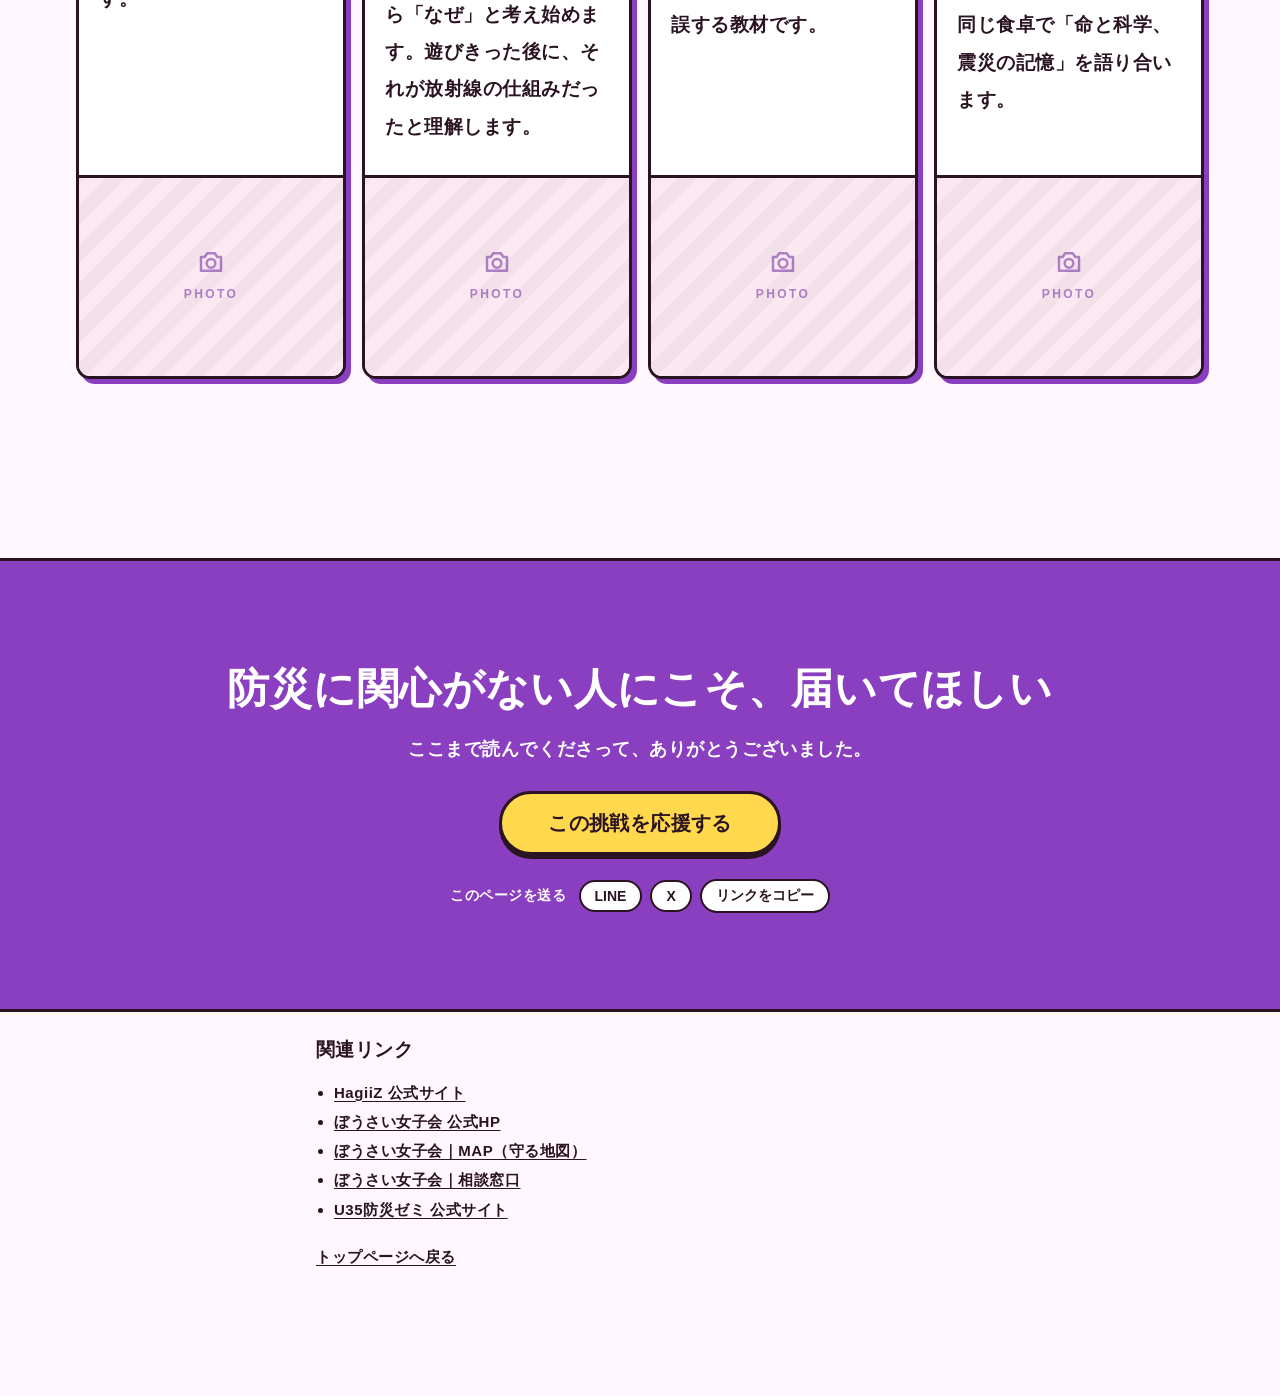
==== commit e70721d9: "Add files via upload" ====
--- a/bosai.html
+++ b/bosai.html
@@ -11,14 +11,14 @@
 <meta property="og:type" content="article">
 <meta property="og:title" content="防災に関心がない人にこそ、届いてほしい｜HagiiZ">
 <meta property="og:description" content="防災に携わる方へ。本当に届けたい人は、防災の場にいない。東北大学発 HagiiZ 代表からのメッセージです。">
-<meta property="og:image" content="https://USERNAME.github.io/REPOSITORY/images/ogp/bosai.jpg">
+<meta property="og:image" content="https://hagiiz-project.github.io/tomopro-ikemoto/images/ogp/bosai.jpg">
 <meta name="twitter:card" content="summary_large_image">
 
 <link rel="icon" href="data:image/svg+xml,<svg xmlns='http://www.w3.org/2000/svg' viewBox='0 0 100 100'><text y='.9em' font-size='90'>🌊</text></svg>">
 <link rel="preconnect" href="https://fonts.googleapis.com">
 <link rel="preconnect" href="https://fonts.gstatic.com" crossorigin>
 <link href="https://fonts.googleapis.com/css2?family=Dela+Gothic+One&family=Noto+Sans+JP:wght@500;700;900&display=swap" rel="stylesheet">
-<link rel="stylesheet" href="assets/css/style.css?v=2026-09-25d">
+<link rel="stylesheet" href="assets/css/style.css?v=2026-09-27b">
 </head>
 <body class="story" data-layer="bosai">
 
@@ -35,15 +35,15 @@
 </main>
 
 
-<script src="assets/js/config.js?v=2026-09-25d"></script>
-<script src="content/works.js?v=2026-09-25d"></script>
-<script src="content/bosai.js?v=2026-09-25d"></script>
-<script src="assets/js/common.js?v=2026-09-25d"></script>
-<script src="assets/js/story.js?v=2026-09-25d"></script>
+<script src="assets/js/config.js?v=2026-09-27b"></script>
+<script src="content/works.js?v=2026-09-27b"></script>
+<script src="content/bosai.js?v=2026-09-27b"></script>
+<script src="assets/js/common.js?v=2026-09-27b"></script>
+<script src="assets/js/story.js?v=2026-09-27b"></script>
 <script>
 /* 更新チェック：HTMLだけ新しく、assets / content フォルダが古いままだと、ここで気づけるようにする */
 (function () {
-  var want = "2026-09-25d", bad = [];
+  var want = "2026-09-27b", bad = [];
   if (!window.SITE || window.SITE.BUILD !== want) bad.push("assets/js/config.js");
   if (!window.HZ || window.HZ.BUILD !== want) bad.push("assets/js/common.js");
   var css = getComputedStyle(document.documentElement).getPropertyValue("--build").replace(/["'\s]/g, "");
--- a/assets/css/style.css
+++ b/assets/css/style.css
@@ -17,7 +17,7 @@
 }
 
 :root {
-  --build: "2026-09-25d";   /* 更新の確認用（触らない） */
+  --build: "2026-09-27b";   /* 更新の確認用（触らない） */
   color-scheme: light;
 
   --rose: #E24F93;
@@ -1570,7 +1570,7 @@
 /* ---- 写真の無い場面は、文章を中央に ---- */
 .scene.no-fig .scene-text { grid-column: 1 / -1; width: 100%; margin: 0 auto; }
 .scene--cards .scene-text,
-.scene--rows .scene-text { max-width: 1120px; }
+.scene--rows .scene-text { max-width: 1180px; }
 .scene--cards .scene-text > p,
 .scene--rows .scene-text > p,
 .scene--cards .scene-title,
@@ -1843,3 +1843,71 @@
 .pv-date { font-size: 12px; color: var(--ink-2); }
 @media (max-width: 759px) { .item-fig--preview { order: -1; border-top: 0; border-bottom: var(--line); } }
 .item-preview:has(.pv-img.is-failed) { justify-content: center; }
+
+/* ?draft=1：写真の置き場所の案内 */
+.img-label {
+  display: flex; flex-direction: column; gap: 4px;
+  left: 10px; right: 10px; bottom: 10px;
+  padding: 10px 12px;
+  background: rgba(255, 255, 255, .97);
+  border: 2px solid var(--ink);
+  border-left: 6px solid var(--accent);
+  border-radius: 10px;
+  z-index: 3;
+}
+.img-label-file { font-family: ui-monospace, Menlo, Consolas, monospace; font-weight: 700; font-size: 16px; color: var(--ink); }
+.img-label-path { font-size: 12px; color: var(--ink-2); font-family: ui-monospace, Menlo, Consolas, monospace; }
+.img-label-btns { display: flex; flex-wrap: wrap; gap: 6px; margin-top: 4px; }
+.img-label-btns a, .img-label-btns button {
+  position: relative; z-index: 4;
+  font-family: var(--f-claim); font-weight: 900; font-size: 12px; line-height: 1;
+  padding: 7px 10px; border: 2px solid var(--ink); border-radius: 999px;
+  background: var(--sun); color: var(--ink); text-decoration: none; cursor: pointer;
+}
+.img-label-btns button { background: var(--white); }
+
+/* =========================================================
+   写真を切らずに、大きく見せる ／ 文章の大きさのバランス
+   ========================================================= */
+
+/* ② 写真が入ったら、枠の比率に合わせて切り抜かず、写真そのままの形で全体を見せる */
+.img-slot.has-img {
+  aspect-ratio: auto !important;
+  height: auto !important;
+  min-height: 0 !important;
+  background: var(--white) !important;
+}
+.img-slot.has-img img { width: 100%; height: auto; object-fit: contain; }
+.item-fig:has(.img-slot.has-img) { min-height: 0 !important; display: flex; align-items: center; background: var(--white); }
+
+/* ② 写真の列を広げる（文章：写真 ＝ 1：1）*/
+.scene { max-width: 1240px; grid-template-columns: minmax(0, 1fr) minmax(0, 1fr); }
+.scene:nth-child(even) { grid-template-columns: minmax(0, 1fr) minmax(0, 1fr); }
+.cover { grid-template-columns: minmax(0, 1fr) minmax(0, 1fr); }
+.cover-fig { max-width: 680px; width: 100%; }
+.flow > .scene--cta .scene-fig { max-width: 880px; }
+@media (max-width: 899px) { .cover { grid-template-columns: 1fr; } }
+@media (max-width: 859px) {
+  .scene, .scene:nth-child(even) { grid-template-columns: 1fr; }
+}
+
+/* ③ 物語の文章を一回り大きく。写真の無い場面は、中央の読みやすい幅でさらに大きく */
+.flow .note { font-size: clamp(17px, 1.3vw, 19px); line-height: 2; }
+.flow .claim { font-size: clamp(22px, 2.3vw, 30px); }
+.scene.no-fig:not(.scene--cards):not(.scene--rows) .scene-text,
+.scene-fig.is-gone + .scene-text {
+  max-width: 820px !important;
+  width: 100%;
+  margin-left: auto !important;
+  margin-right: auto !important;
+}
+.scene.no-fig .note,
+.scene-fig.is-gone + .scene-text .note { font-size: clamp(18px, 1.45vw, 21px); }
+.scene.no-fig .claim,
+.scene-fig.is-gone + .scene-text .claim { font-size: clamp(24px, 2.6vw, 33px); }
+/* 写真の無い場面が続くところは、間を詰める */
+.scene.no-fig:not(.scene--cards):not(.scene--rows) { padding-top: clamp(40px, 5vw, 72px); }
+.items--rows .item-title { font-size: clamp(18px, 1.5vw, 21px); }
+.items--rows .item-text { font-size: clamp(16px, 1.2vw, 18px); line-height: 1.9; }
+.items--cards .item-title { font-size: clamp(17px, 1.4vw, 19px); }
+.items--cards .item-text { font-size: clamp(15px, 1.1vw, 16px); }
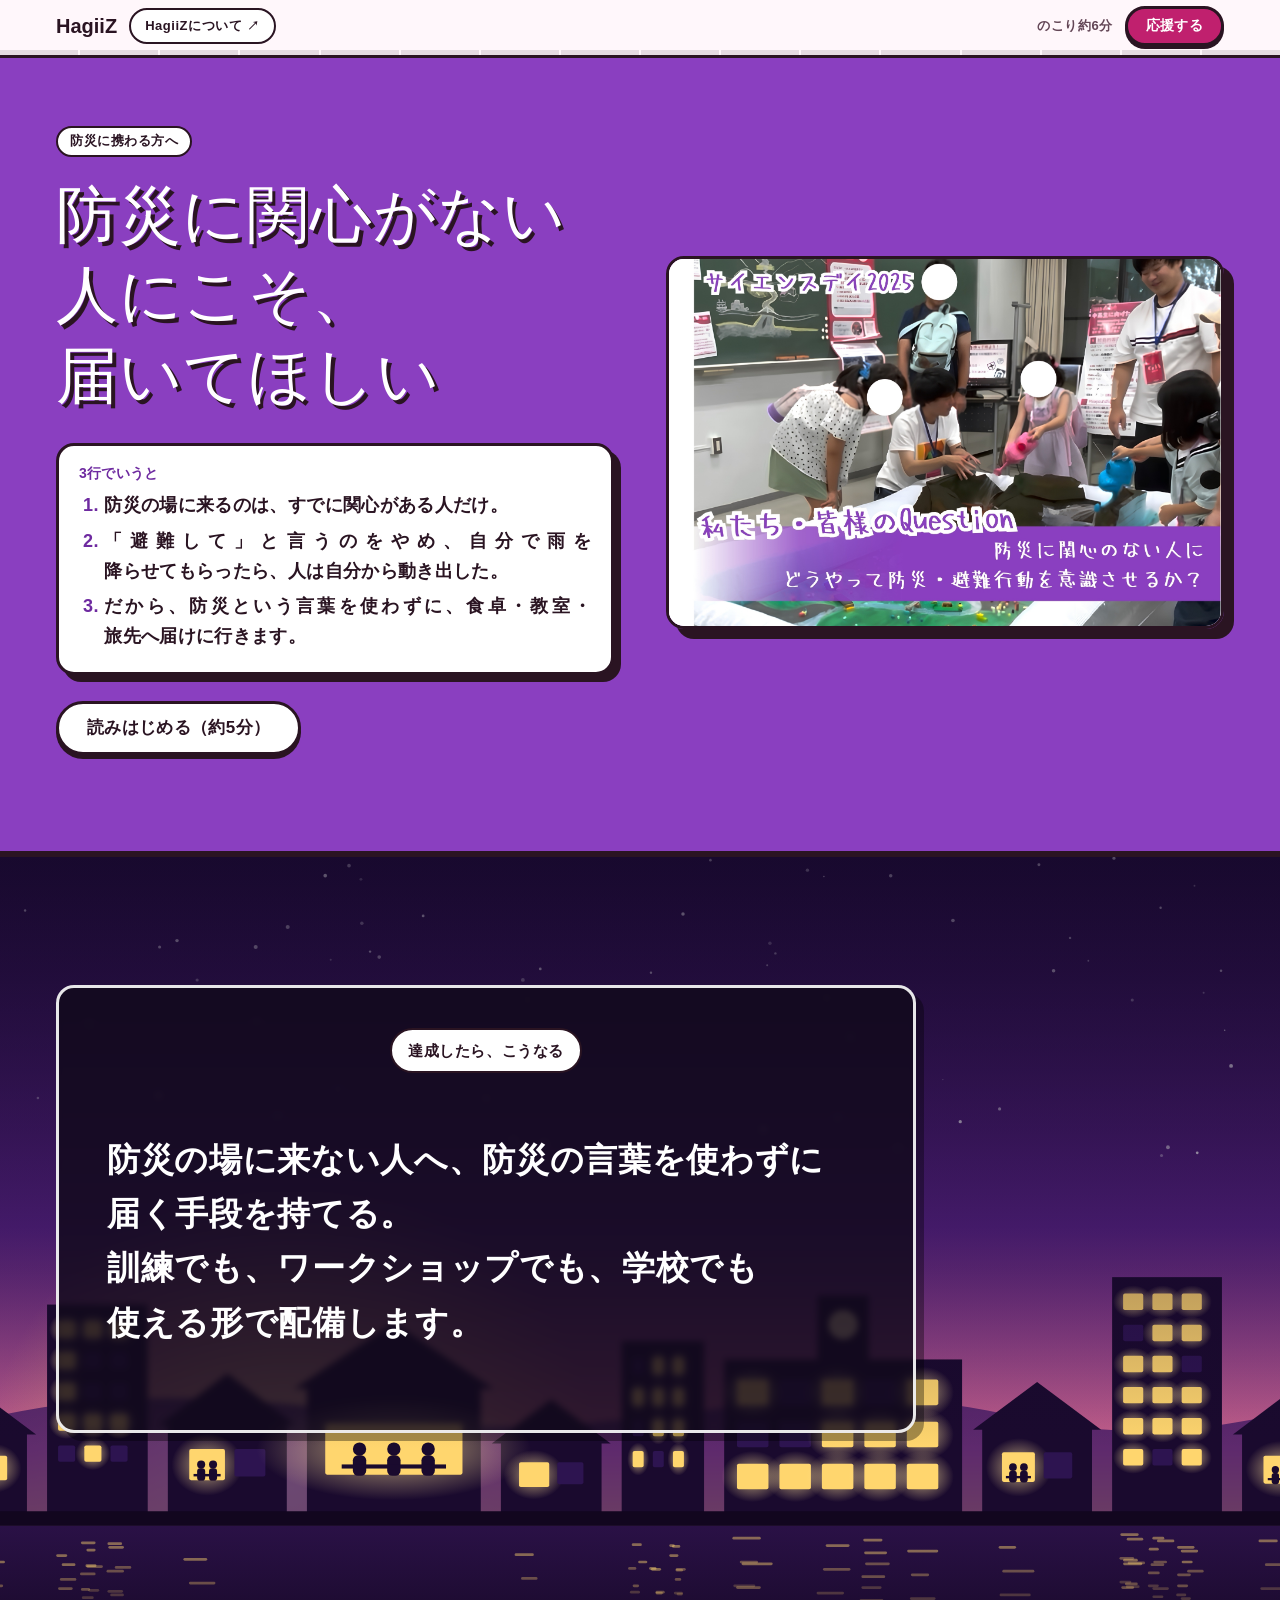
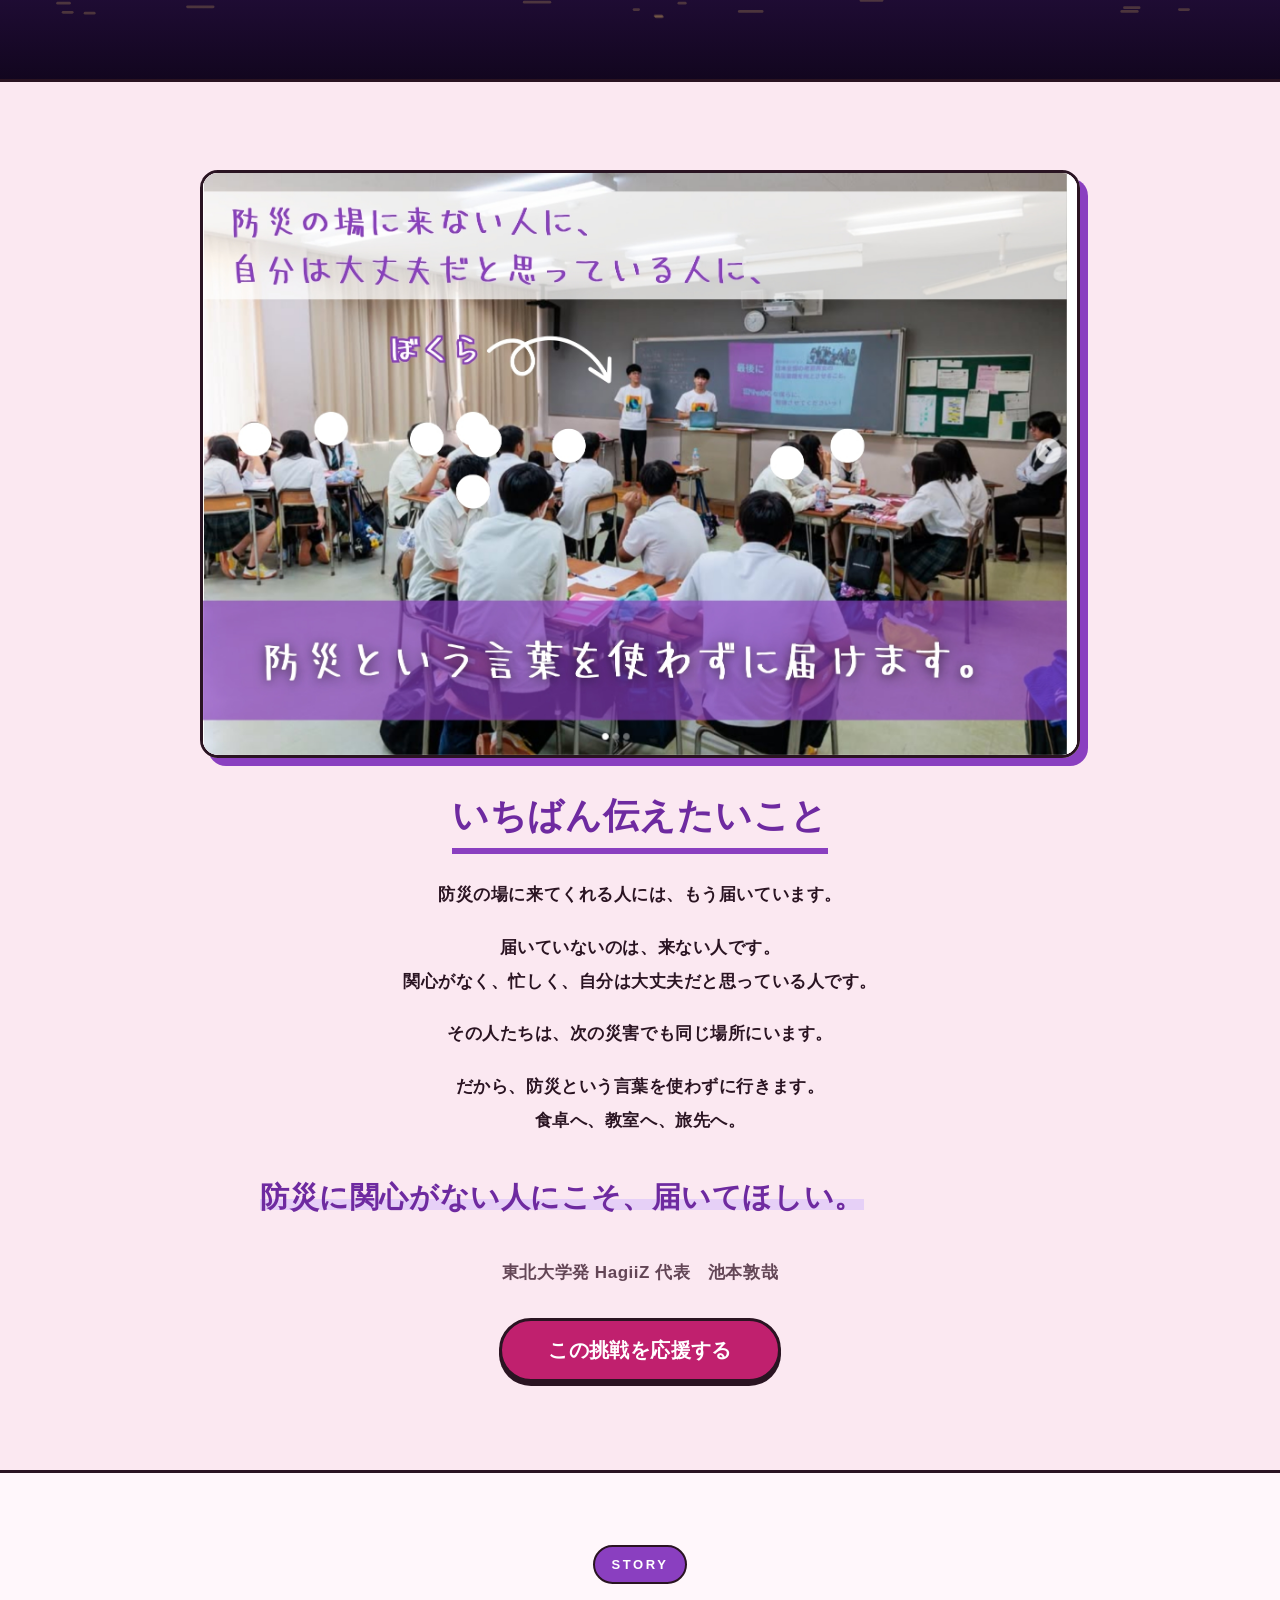
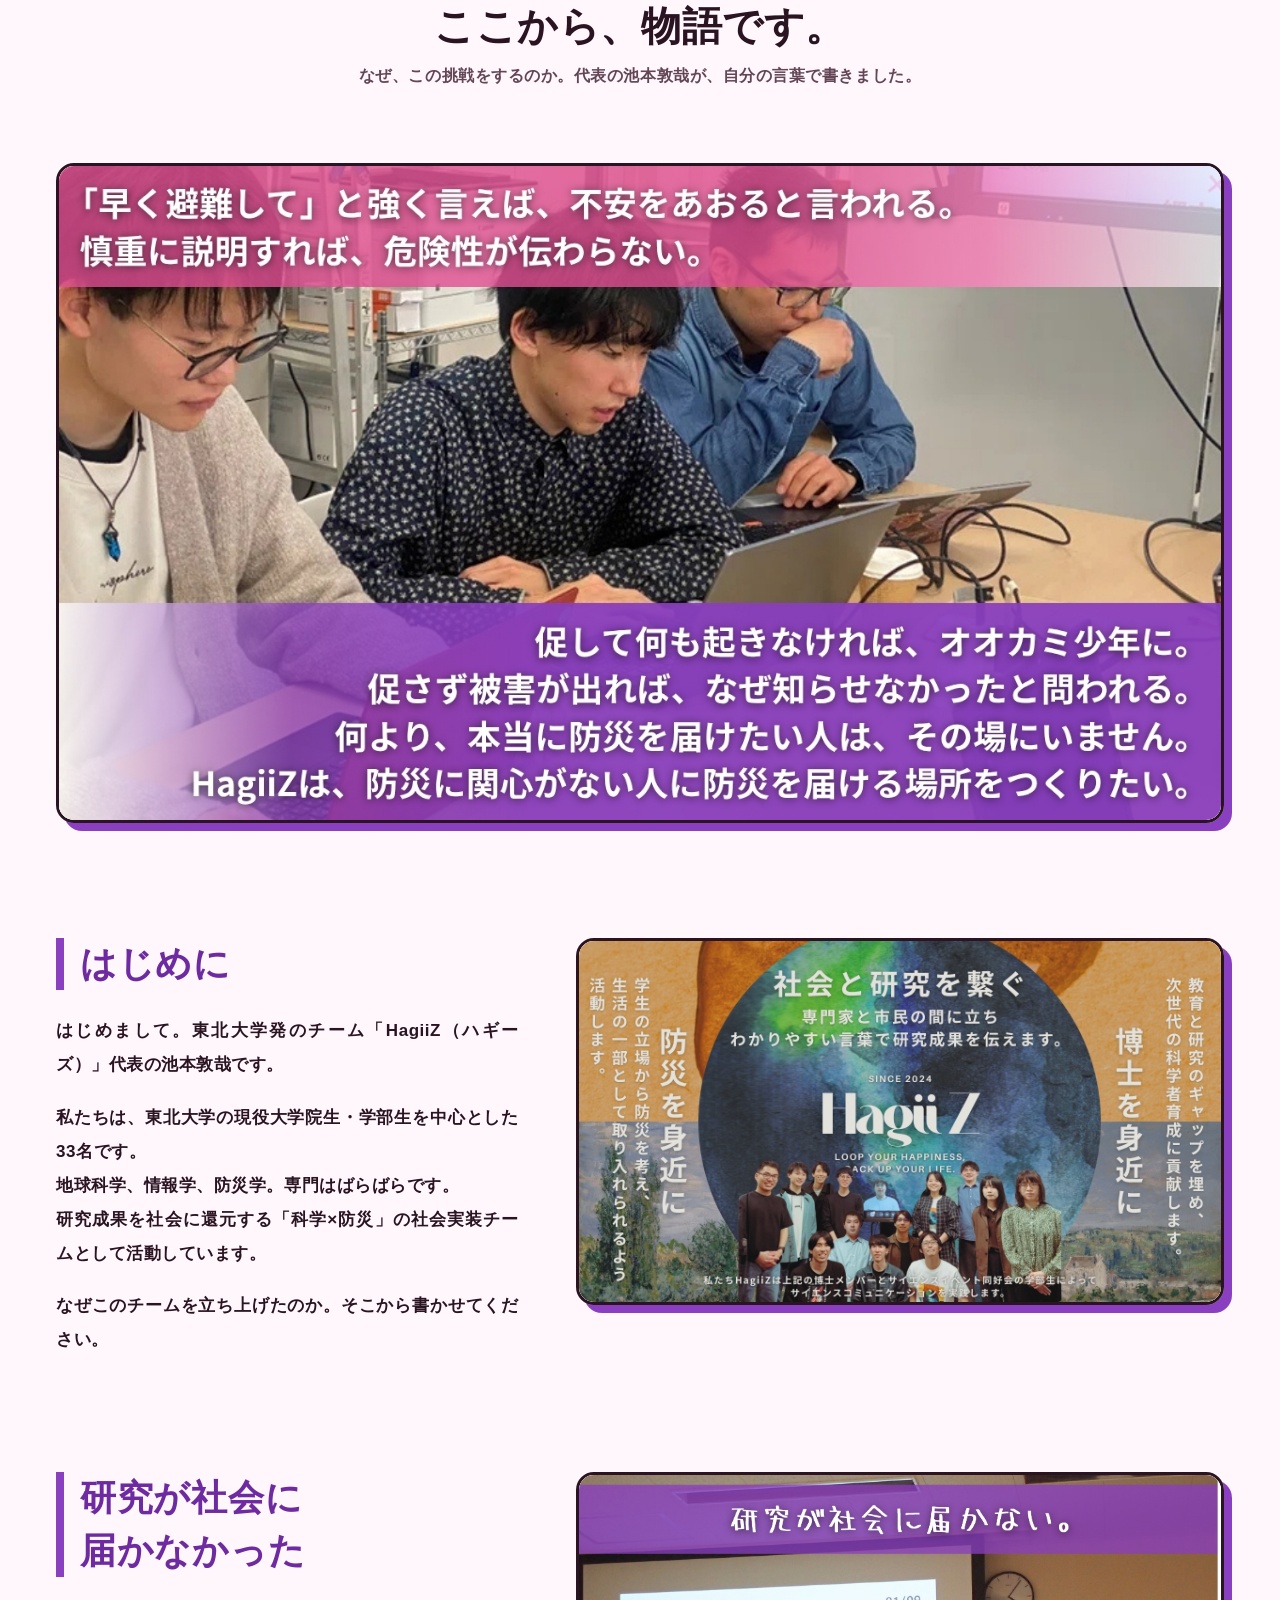
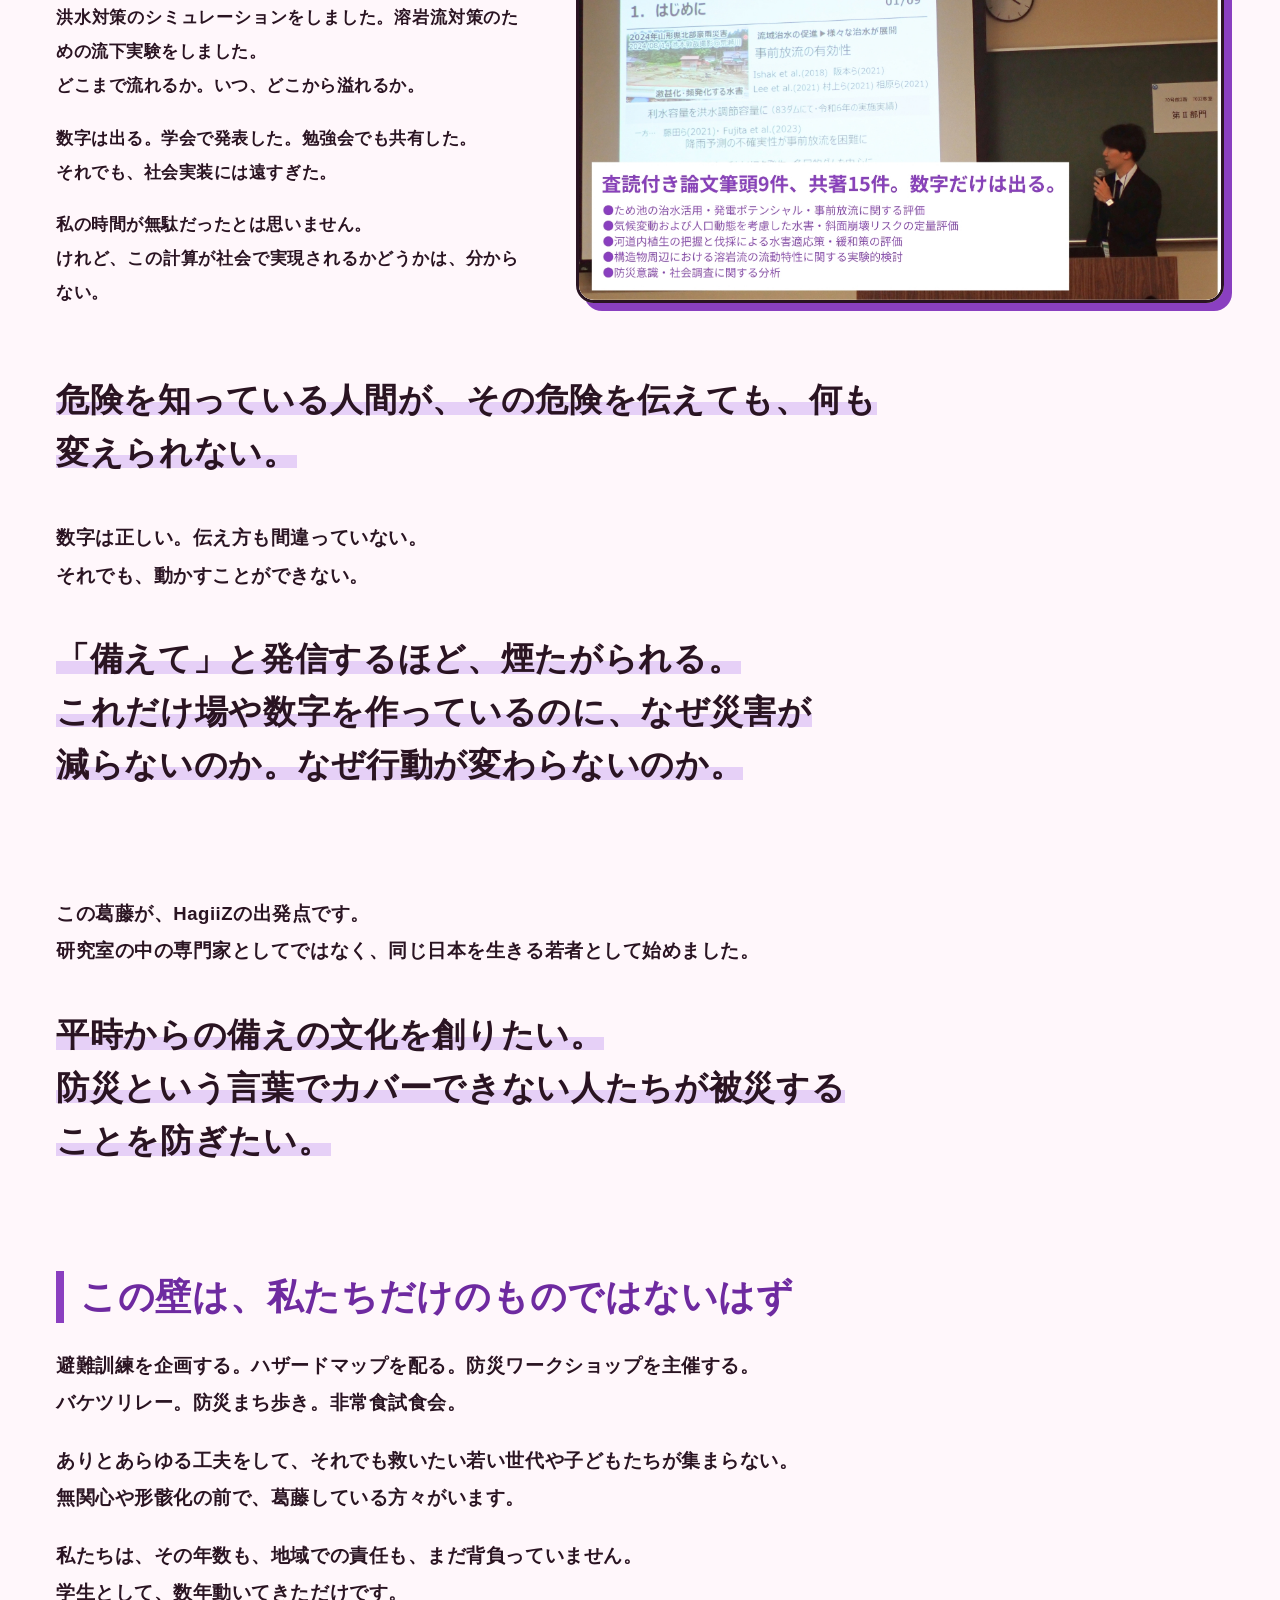
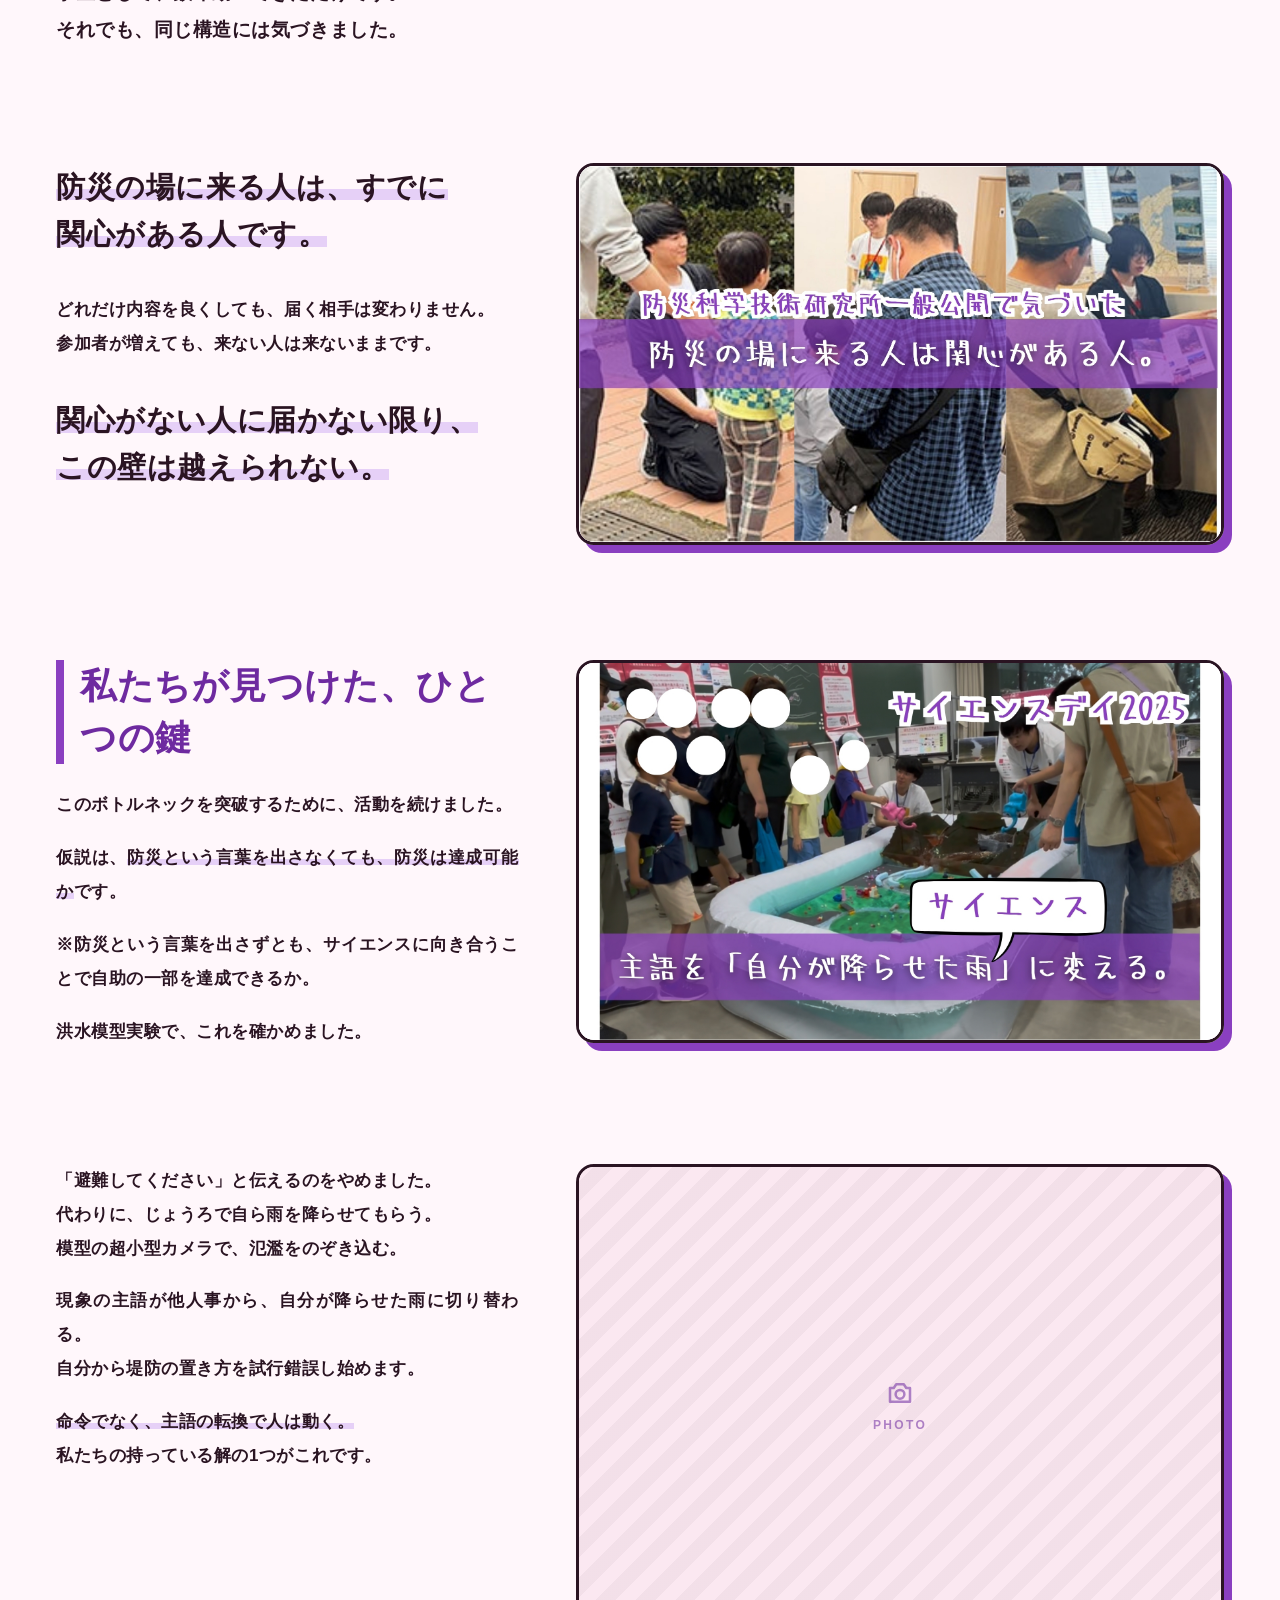
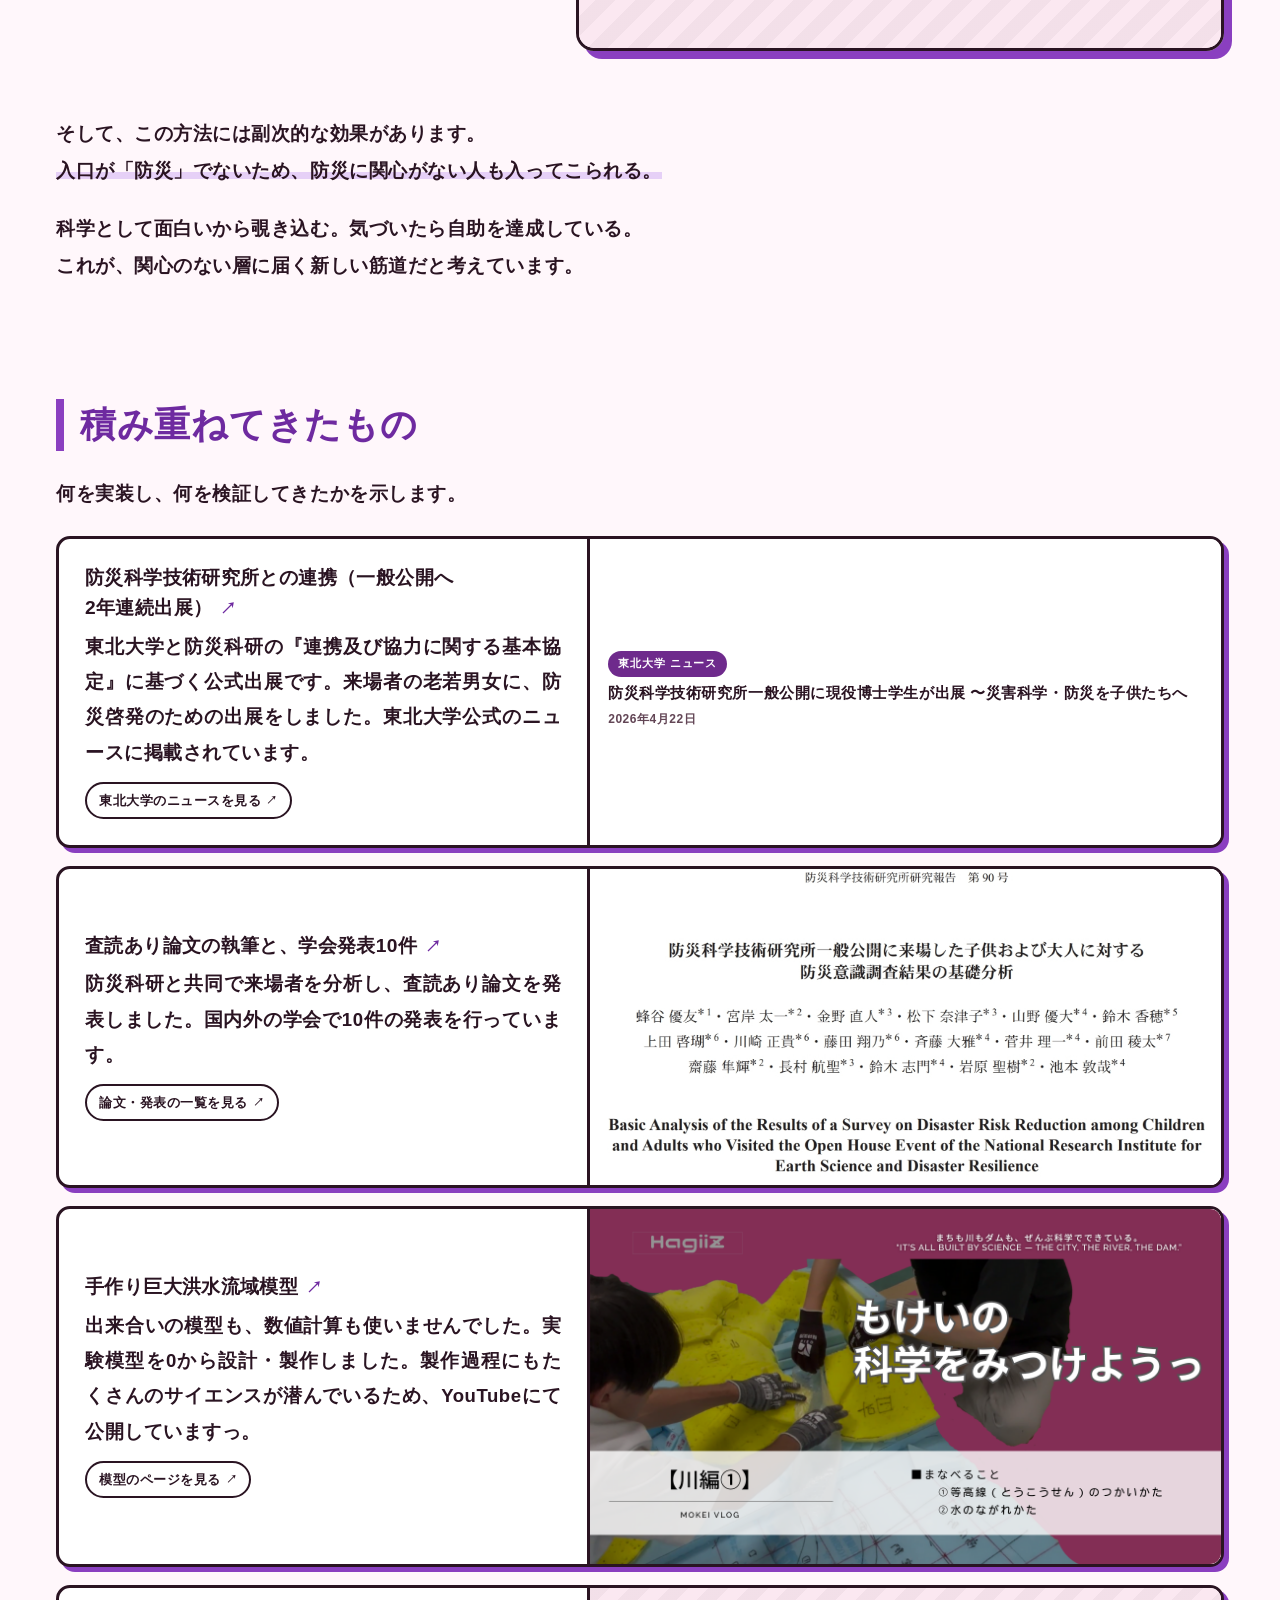
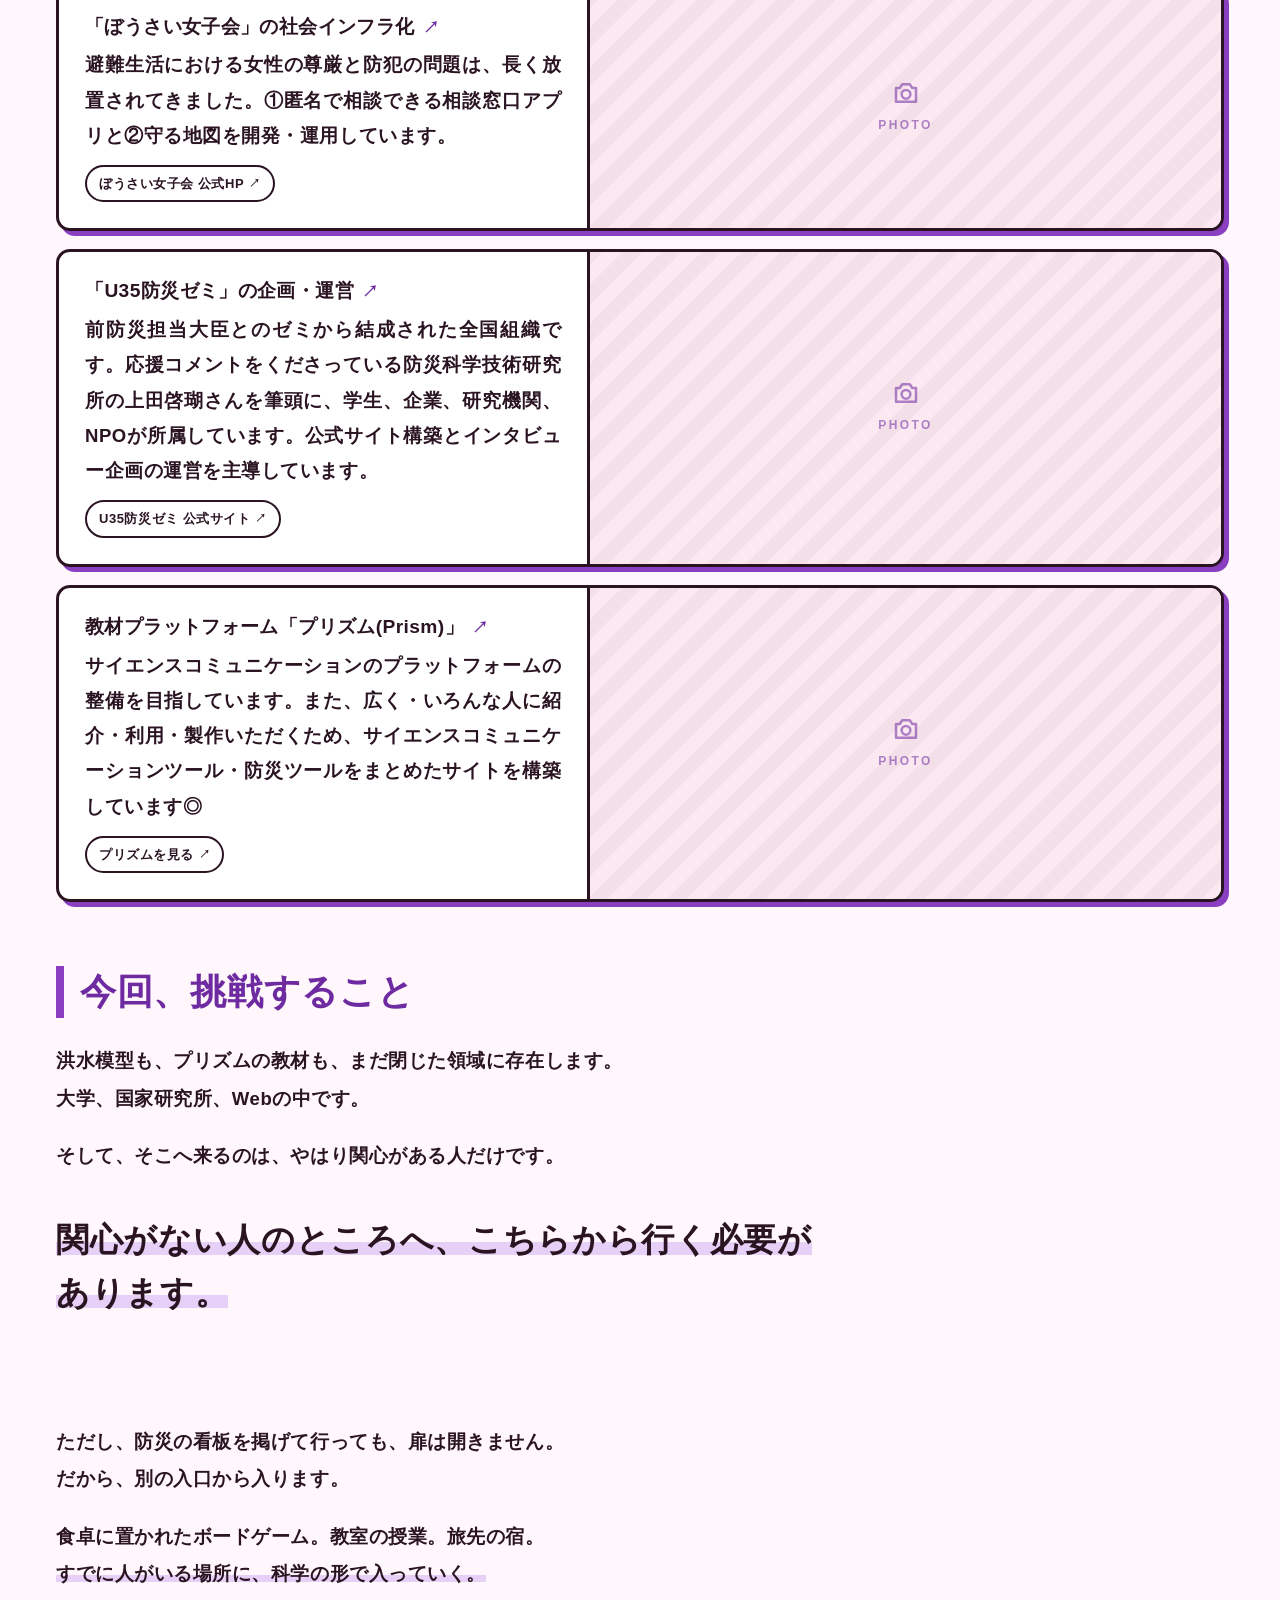
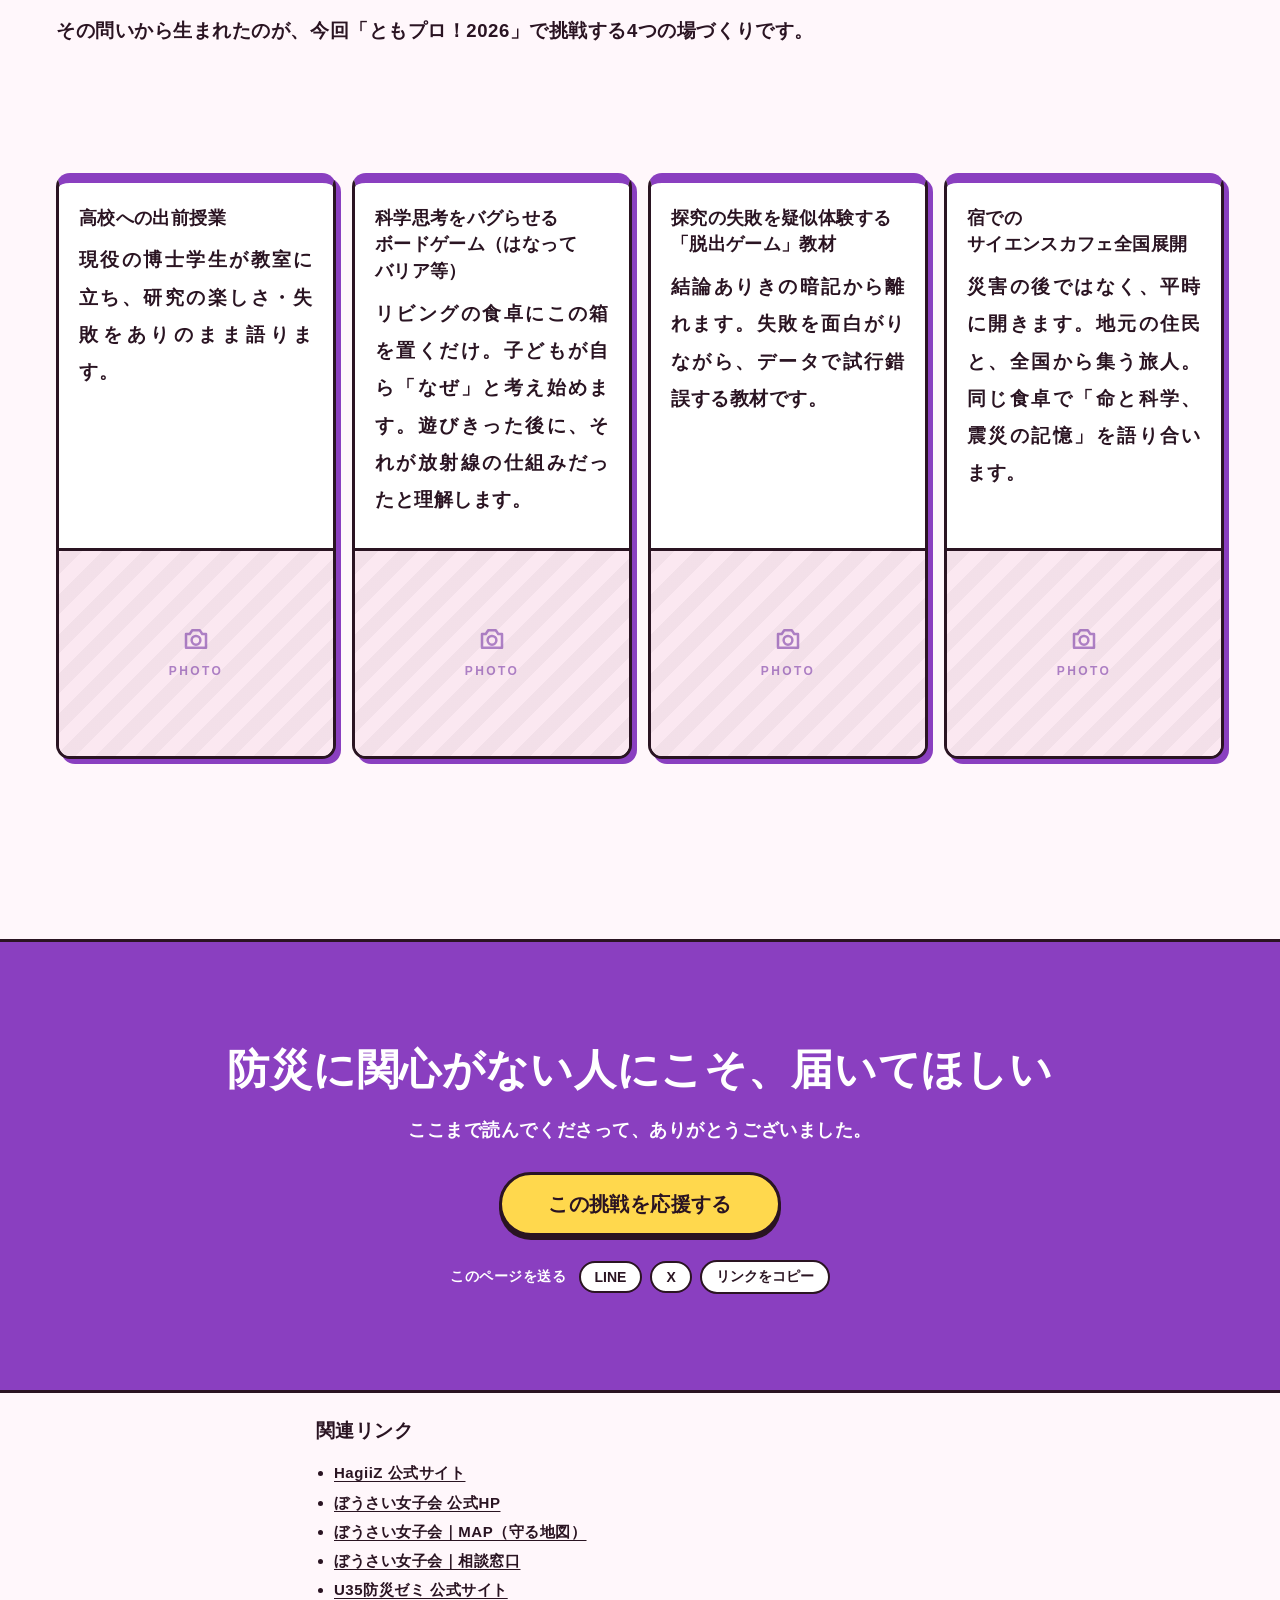
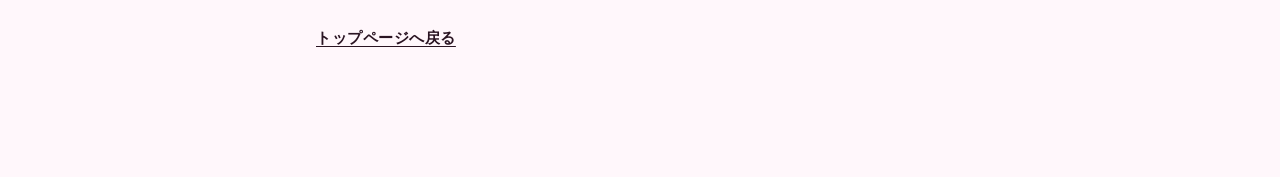
==== commit 5999f047: "Add files via upload" ====
--- a/bosai.html
+++ b/bosai.html
@@ -18,7 +18,7 @@
 <link rel="preconnect" href="https://fonts.googleapis.com">
 <link rel="preconnect" href="https://fonts.gstatic.com" crossorigin>
 <link href="https://fonts.googleapis.com/css2?family=Dela+Gothic+One&family=Noto+Sans+JP:wght@500;700;900&display=swap" rel="stylesheet">
-<link rel="stylesheet" href="assets/css/style.css?v=2026-09-27b">
+<link rel="stylesheet" href="assets/css/style.css?v=2026-09-27d">
 </head>
 <body class="story" data-layer="bosai">
 
@@ -35,15 +35,15 @@
 </main>
 
 
-<script src="assets/js/config.js?v=2026-09-27b"></script>
-<script src="content/works.js?v=2026-09-27b"></script>
-<script src="content/bosai.js?v=2026-09-27b"></script>
-<script src="assets/js/common.js?v=2026-09-27b"></script>
-<script src="assets/js/story.js?v=2026-09-27b"></script>
+<script src="assets/js/config.js?v=2026-09-27d"></script>
+<script src="content/works.js?v=2026-09-27d"></script>
+<script src="content/bosai.js?v=2026-09-27d"></script>
+<script src="assets/js/common.js?v=2026-09-27d"></script>
+<script src="assets/js/story.js?v=2026-09-27d"></script>
 <script>
 /* 更新チェック：HTMLだけ新しく、assets / content フォルダが古いままだと、ここで気づけるようにする */
 (function () {
-  var want = "2026-09-27b", bad = [];
+  var want = "2026-09-27d", bad = [];
   if (!window.SITE || window.SITE.BUILD !== want) bad.push("assets/js/config.js");
   if (!window.HZ || window.HZ.BUILD !== want) bad.push("assets/js/common.js");
   var css = getComputedStyle(document.documentElement).getPropertyValue("--build").replace(/["'\s]/g, "");
--- a/assets/css/style.css
+++ b/assets/css/style.css
@@ -17,7 +17,7 @@
 }
 
 :root {
-  --build: "2026-09-27b";   /* 更新の確認用（触らない） */
+  --build: "2026-09-27d";   /* 更新の確認用（触らない） */
   color-scheme: light;
 
   --rose: #E24F93;
@@ -1911,3 +1911,57 @@
 .items--rows .item-text { font-size: clamp(16px, 1.2vw, 18px); line-height: 1.9; }
 .items--cards .item-title { font-size: clamp(17px, 1.4vw, 19px); }
 .items--cards .item-text { font-size: clamp(15px, 1.1vw, 16px); }
+
+/* =========================================================
+   レイアウトの統一：文章はいつも左・同じ位置から、写真は右に大きく
+   ========================================================= */
+:root { --content-w: 1320px; }
+
+/* 文章の左端をすべての場面でそろえる */
+.scene { max-width: var(--content-w); }
+@media (min-width: 860px) {
+  .scene,
+  .scene:nth-child(even) { grid-template-columns: minmax(0, 5fr) minmax(0, 7fr); }
+  .scene > .scene-text { order: 1; grid-column: 1; }
+  .scene > .scene-fig,
+  .scene:nth-child(even) > .scene-fig { order: 2; grid-column: 2; }
+}
+/* 写真の無い場面：左端は同じ位置のまま、読みやすい幅で */
+.scene.no-fig:not(.scene--cards):not(.scene--rows) .scene-text,
+.scene-fig.is-gone + .scene-text {
+  grid-column: 1 / -1 !important;
+  max-width: 860px !important;
+  margin-left: 0 !important;
+  margin-right: auto !important;
+}
+.scene--cards .scene-text,
+.scene--rows .scene-text { grid-column: 1 / -1; max-width: none; margin: 0; }
+
+/* 表紙も、本文と同じ左端に */
+.cover {
+  padding-left: max(var(--pad-x), calc((100vw - var(--content-w)) / 2 + var(--pad-x)));
+  padding-right: max(var(--pad-x), calc((100vw - var(--content-w)) / 2 + var(--pad-x)));
+}
+@media (min-width: 900px) { .cover { grid-template-columns: minmax(0, 1fr) minmax(0, 1fr); } }
+.cover-text { justify-self: start; max-width: none; }
+.cover-fig { max-width: none; justify-self: stretch; }
+
+/* 両端ぞろえ（行の右端もそろえる）。中央ぞろえの帯は除く */
+.flow .scene:not(.scene--cta):not(.scene--win) .scene-text p.note,
+.items .item-text,
+.tldr li {
+  text-align: justify;
+  text-justify: inter-character;
+}
+/* 大きな太字の一文は、字間が不自然に広がらないよう左ぞろえのまま */
+.flow .scene-text p.claim { text-align: left; }
+
+/* 実績の箱：写真側を少し広く */
+@media (min-width: 760px) {
+  .items--rows .item--row { grid-template-columns: minmax(0, 5fr) minmax(0, 6fr); }
+}
+
+/* 写真だけの場面：横いっぱい */
+.scene--photo { display: block; }
+.scene--photo .scene-fig--full { position: static; max-width: 100%; margin: 0; }
+.scene--photo .img-slot:not(.has-img) { aspect-ratio: 16 / 9; height: auto; }
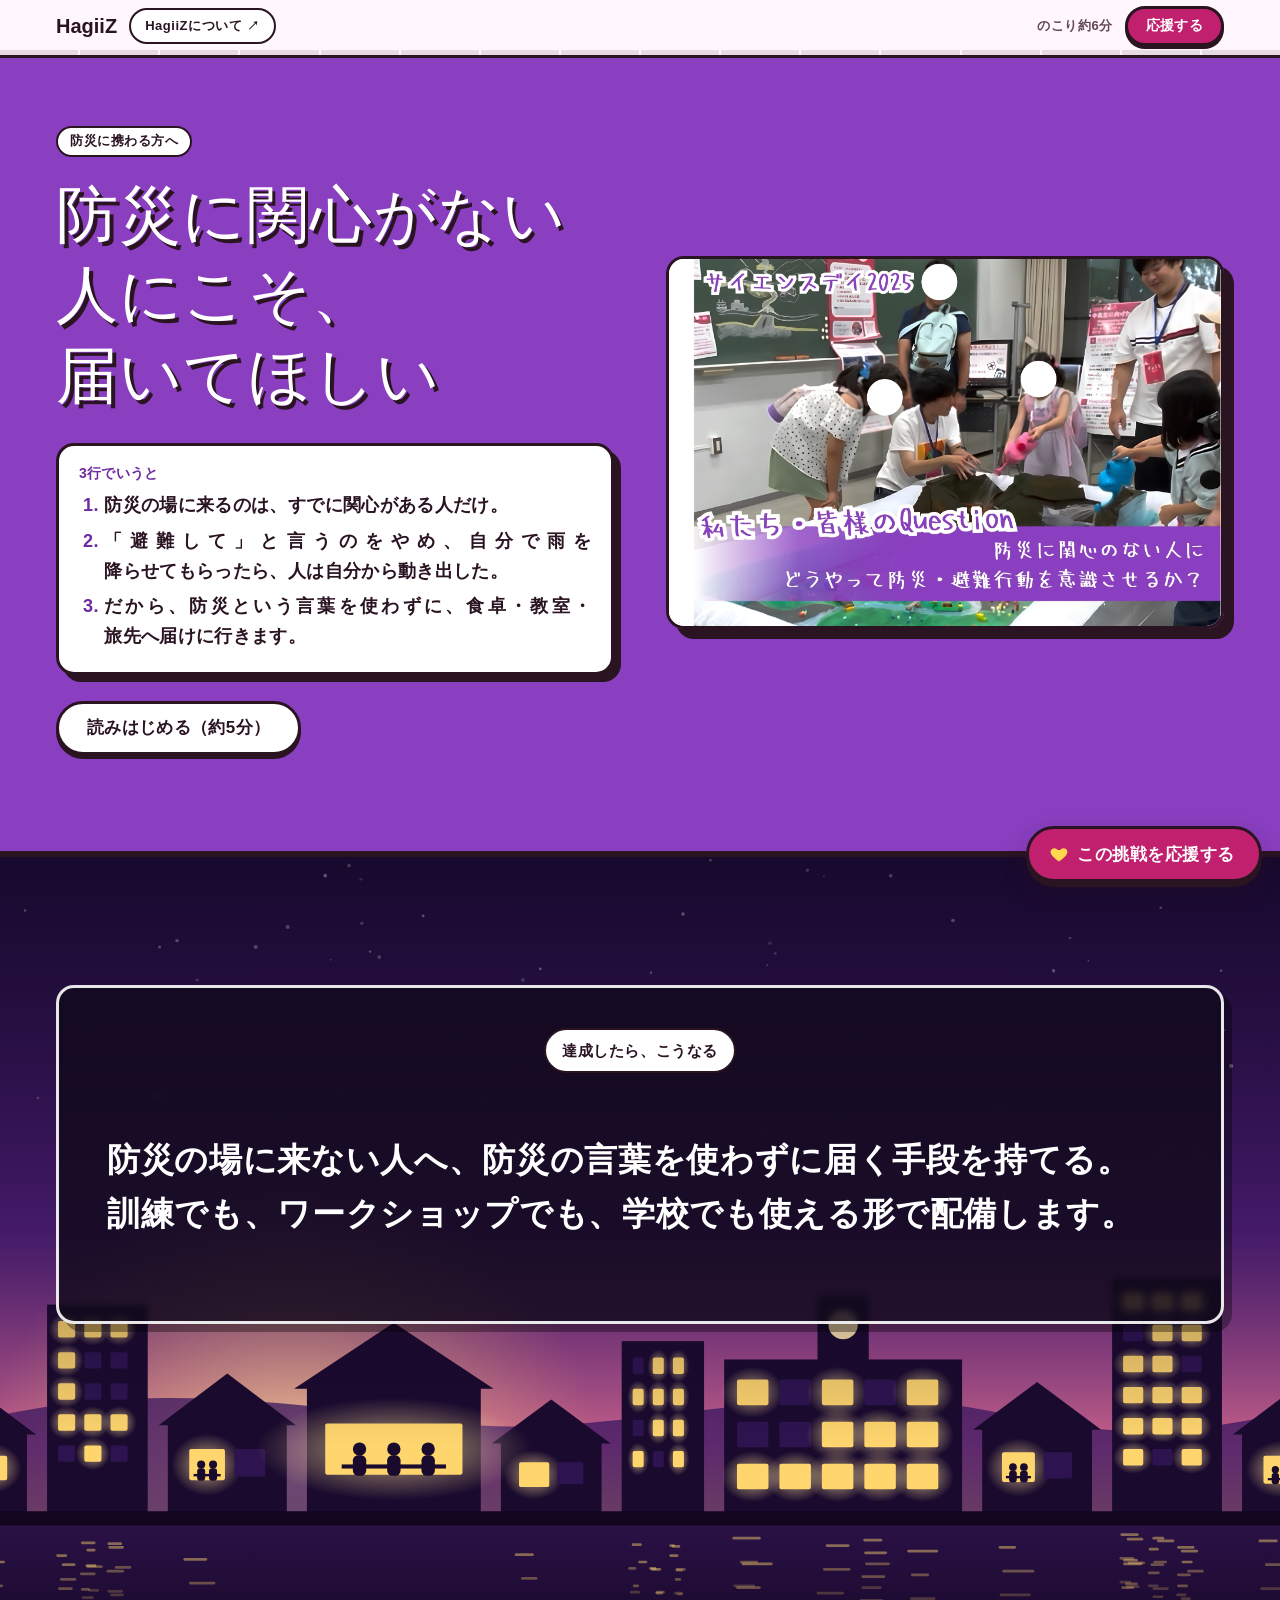
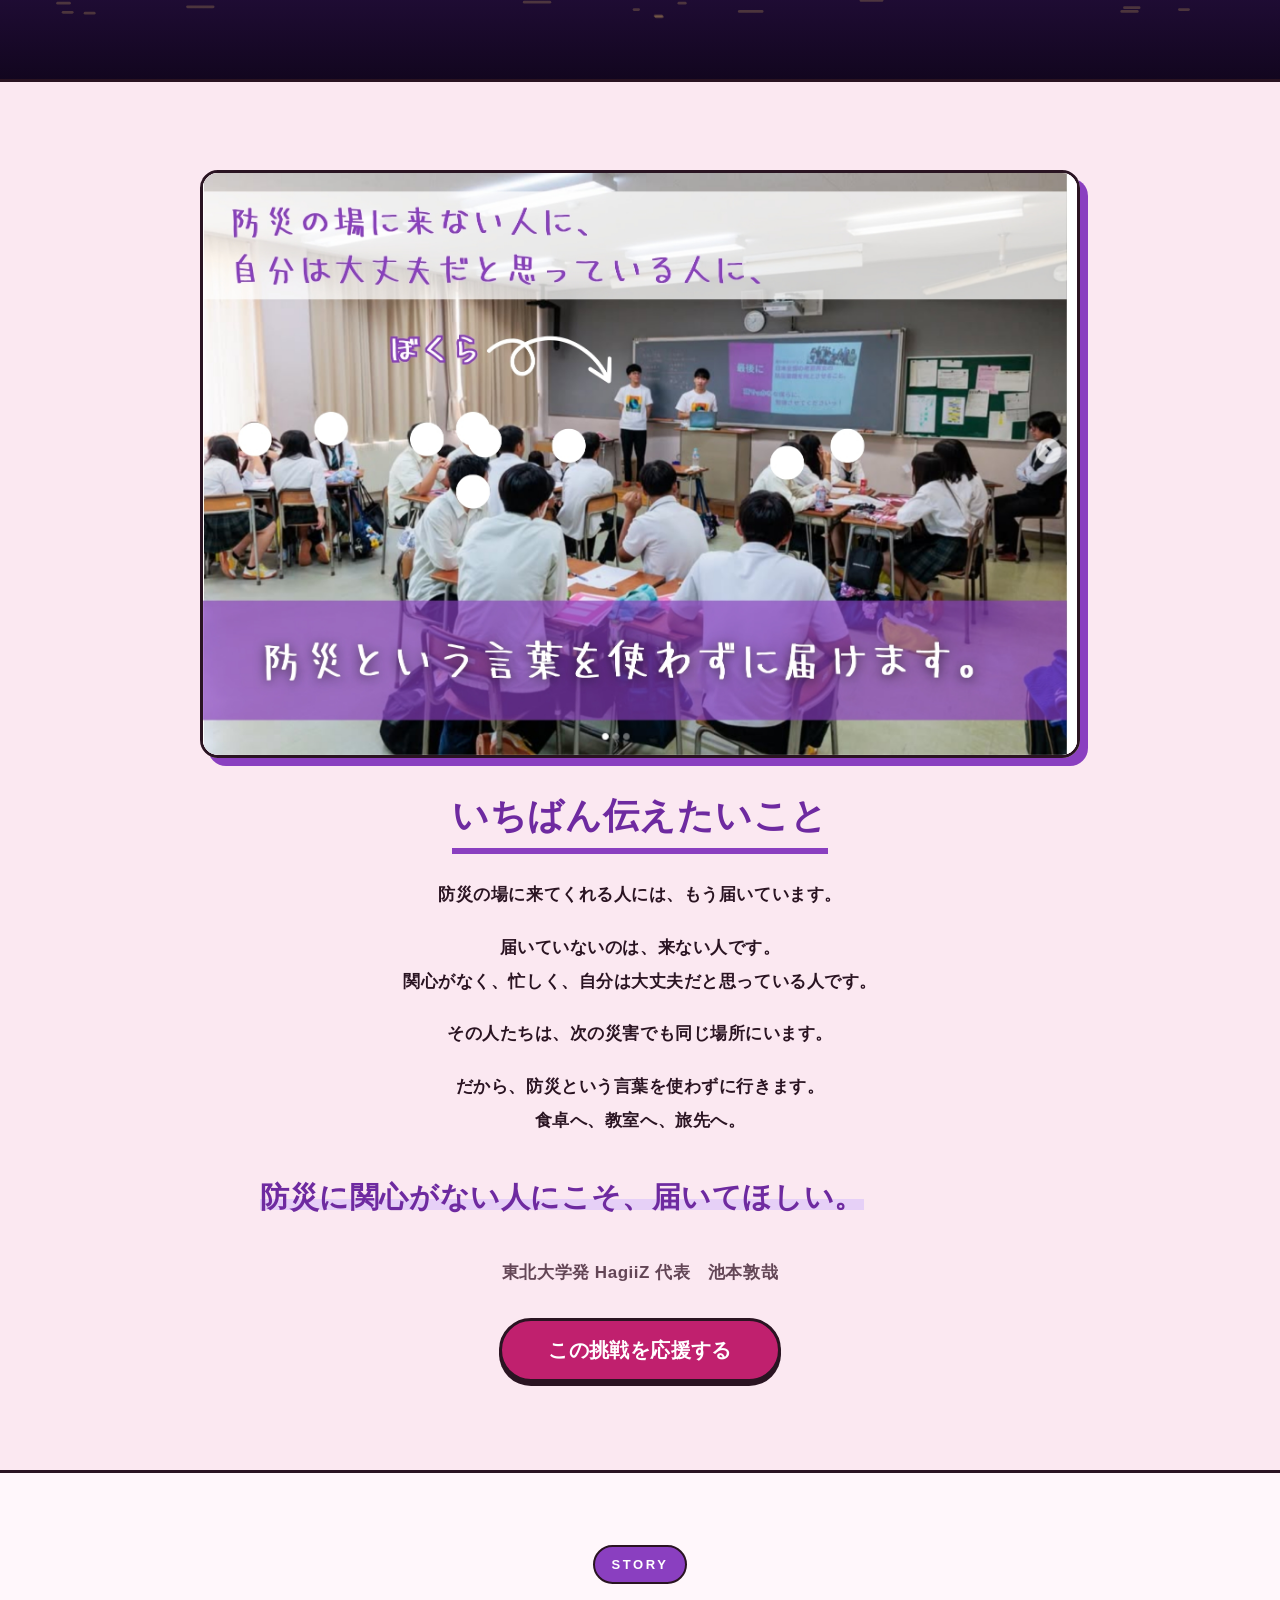
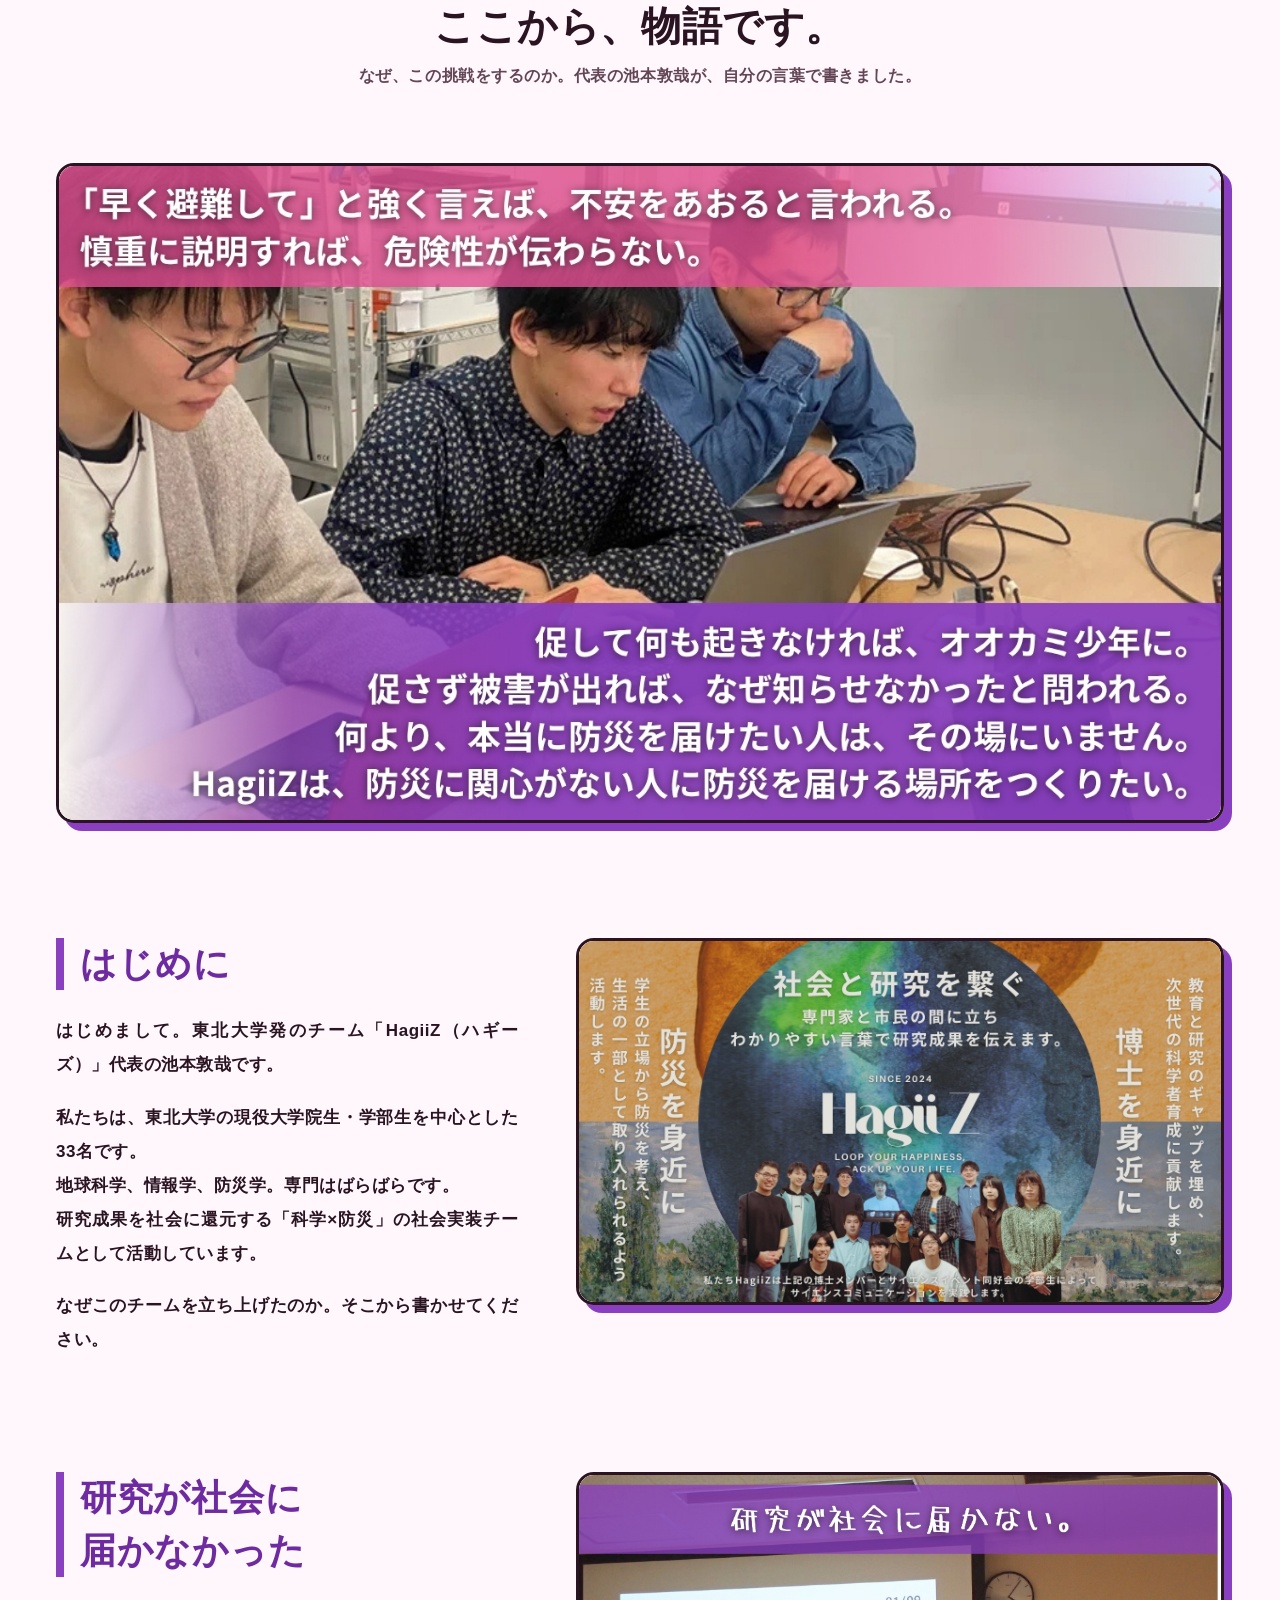
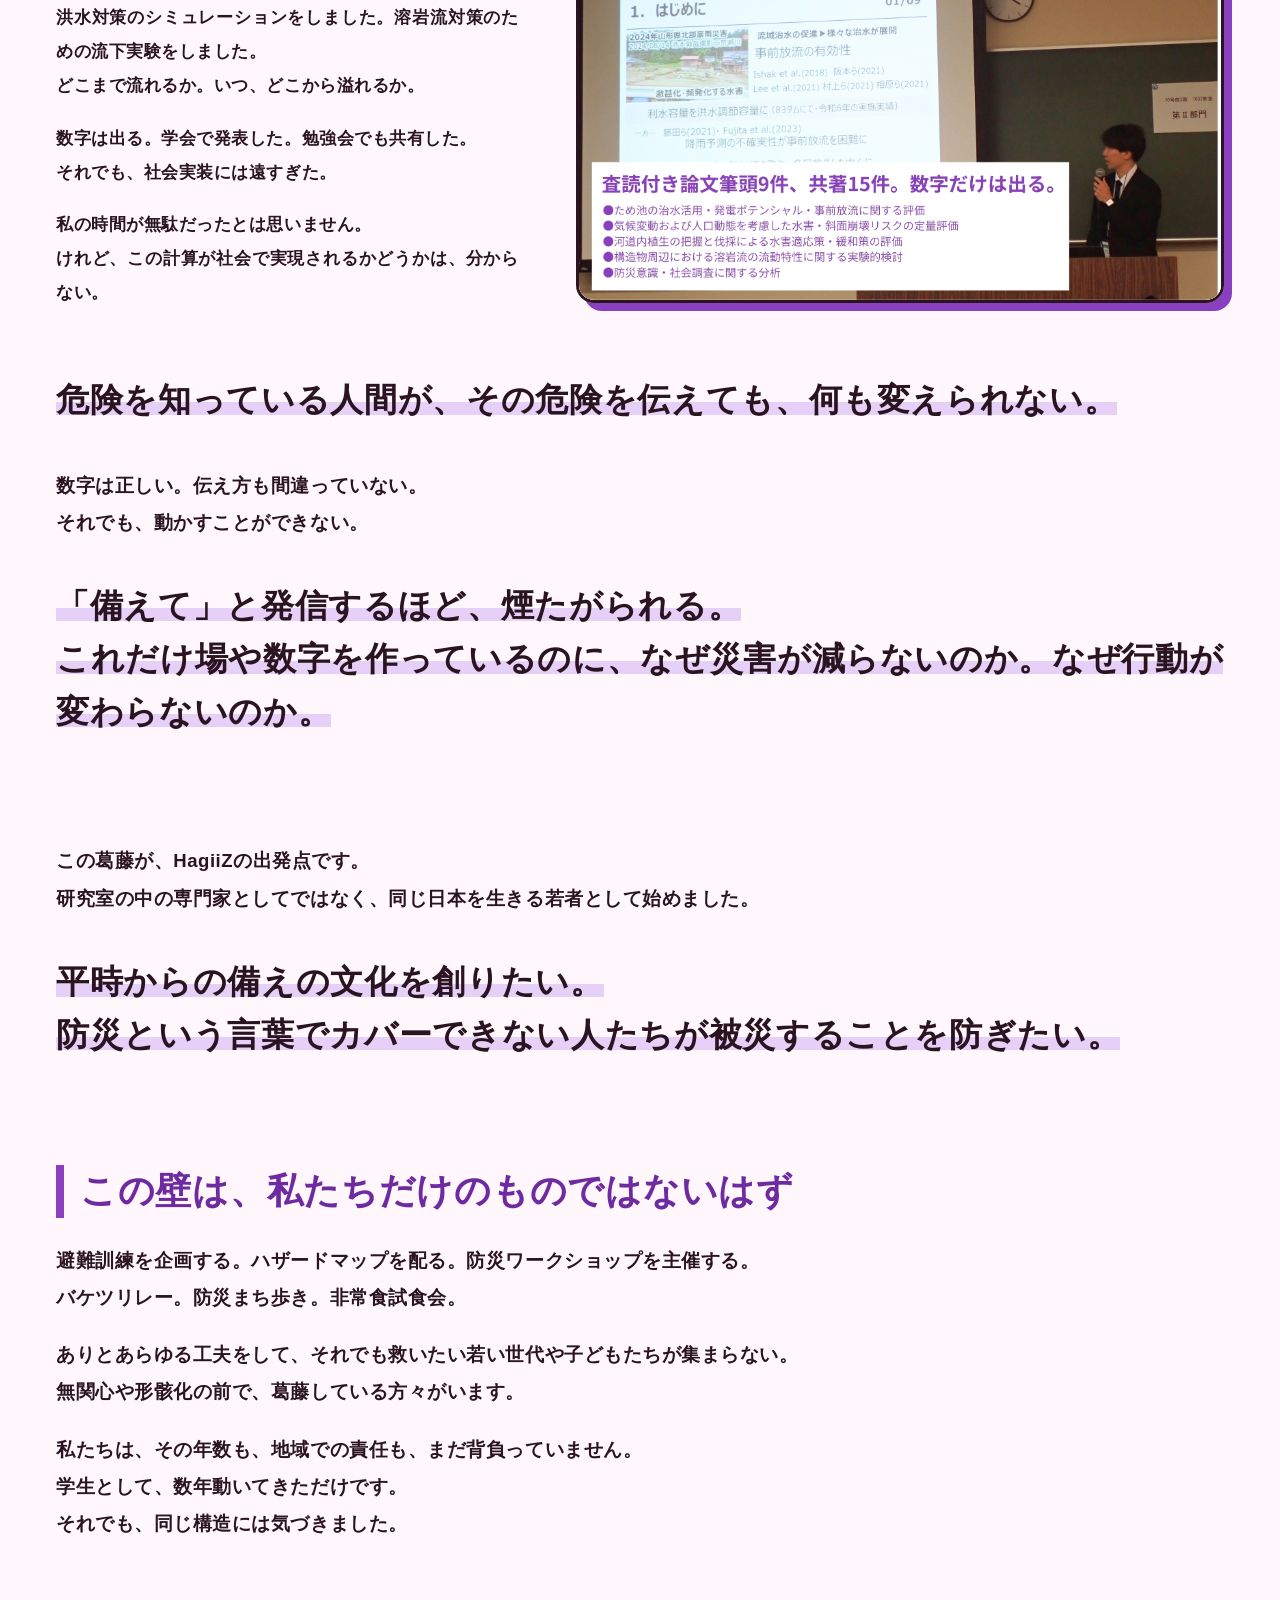
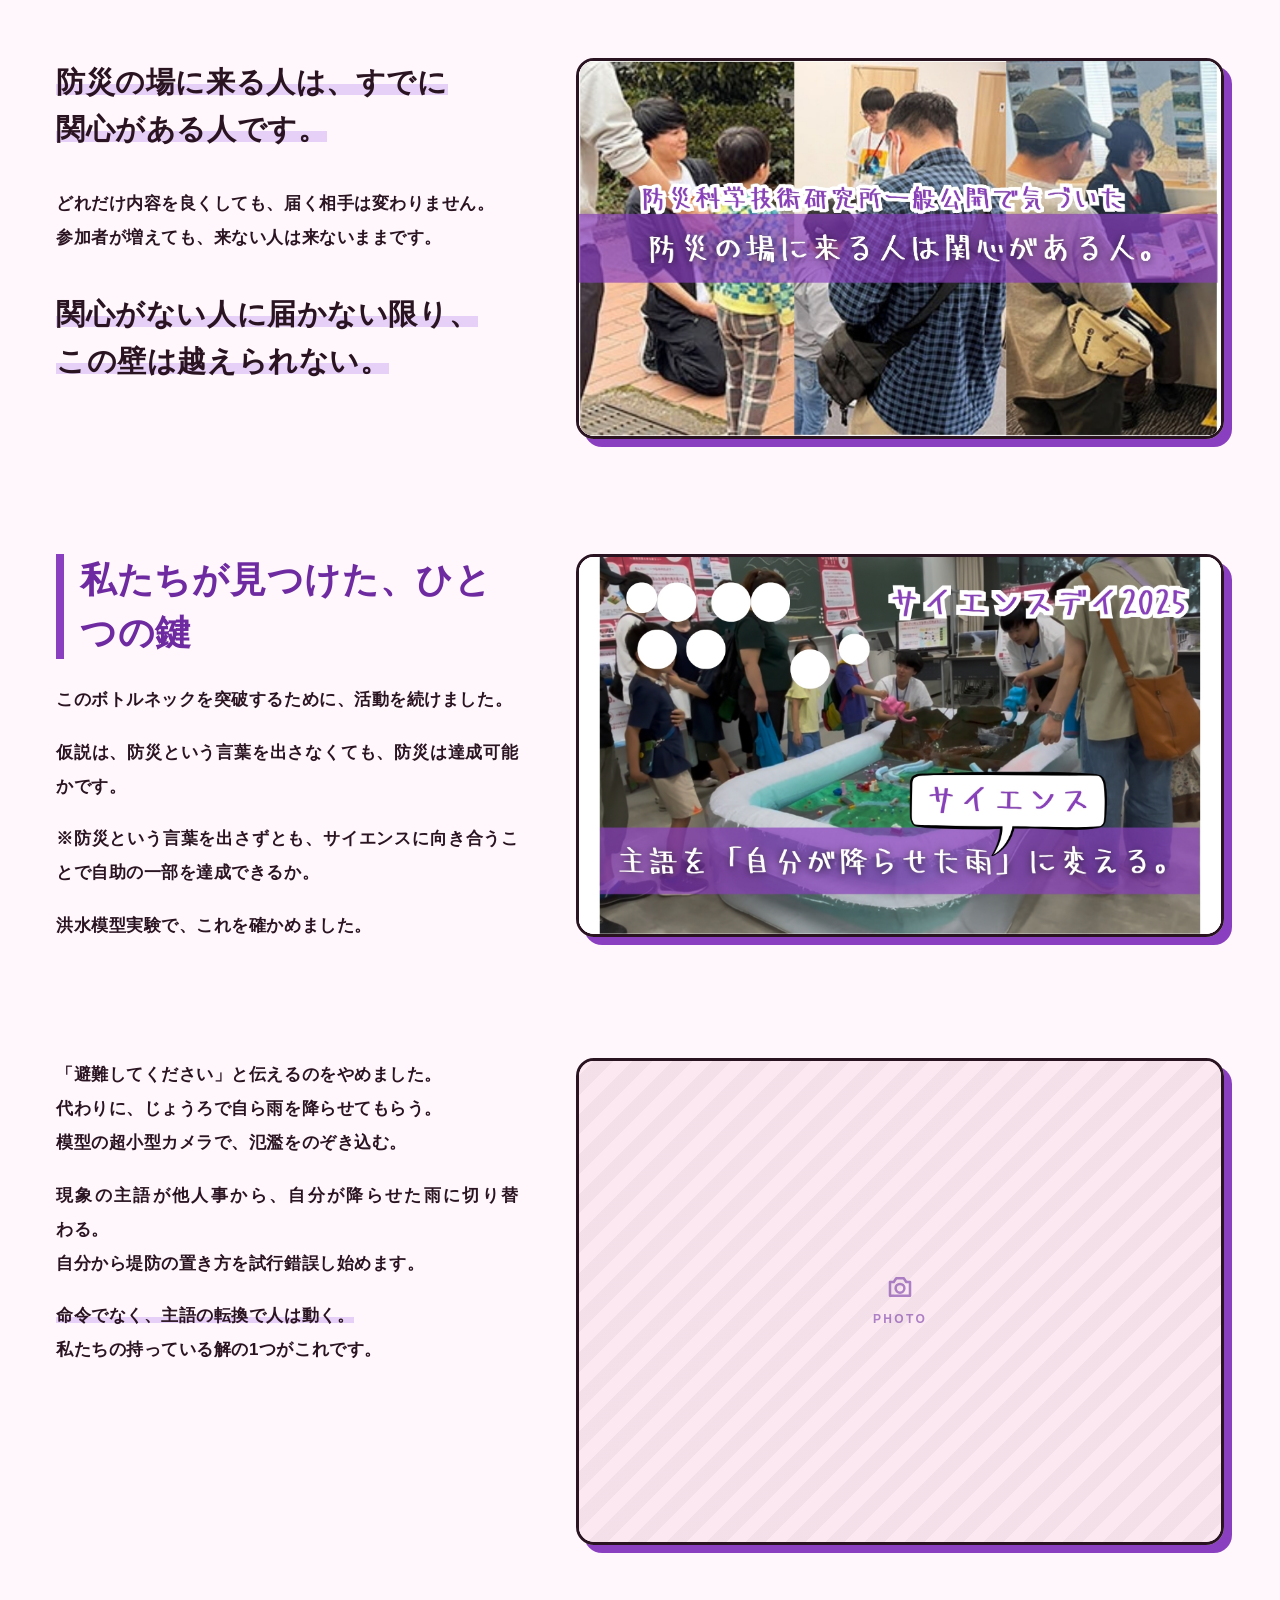
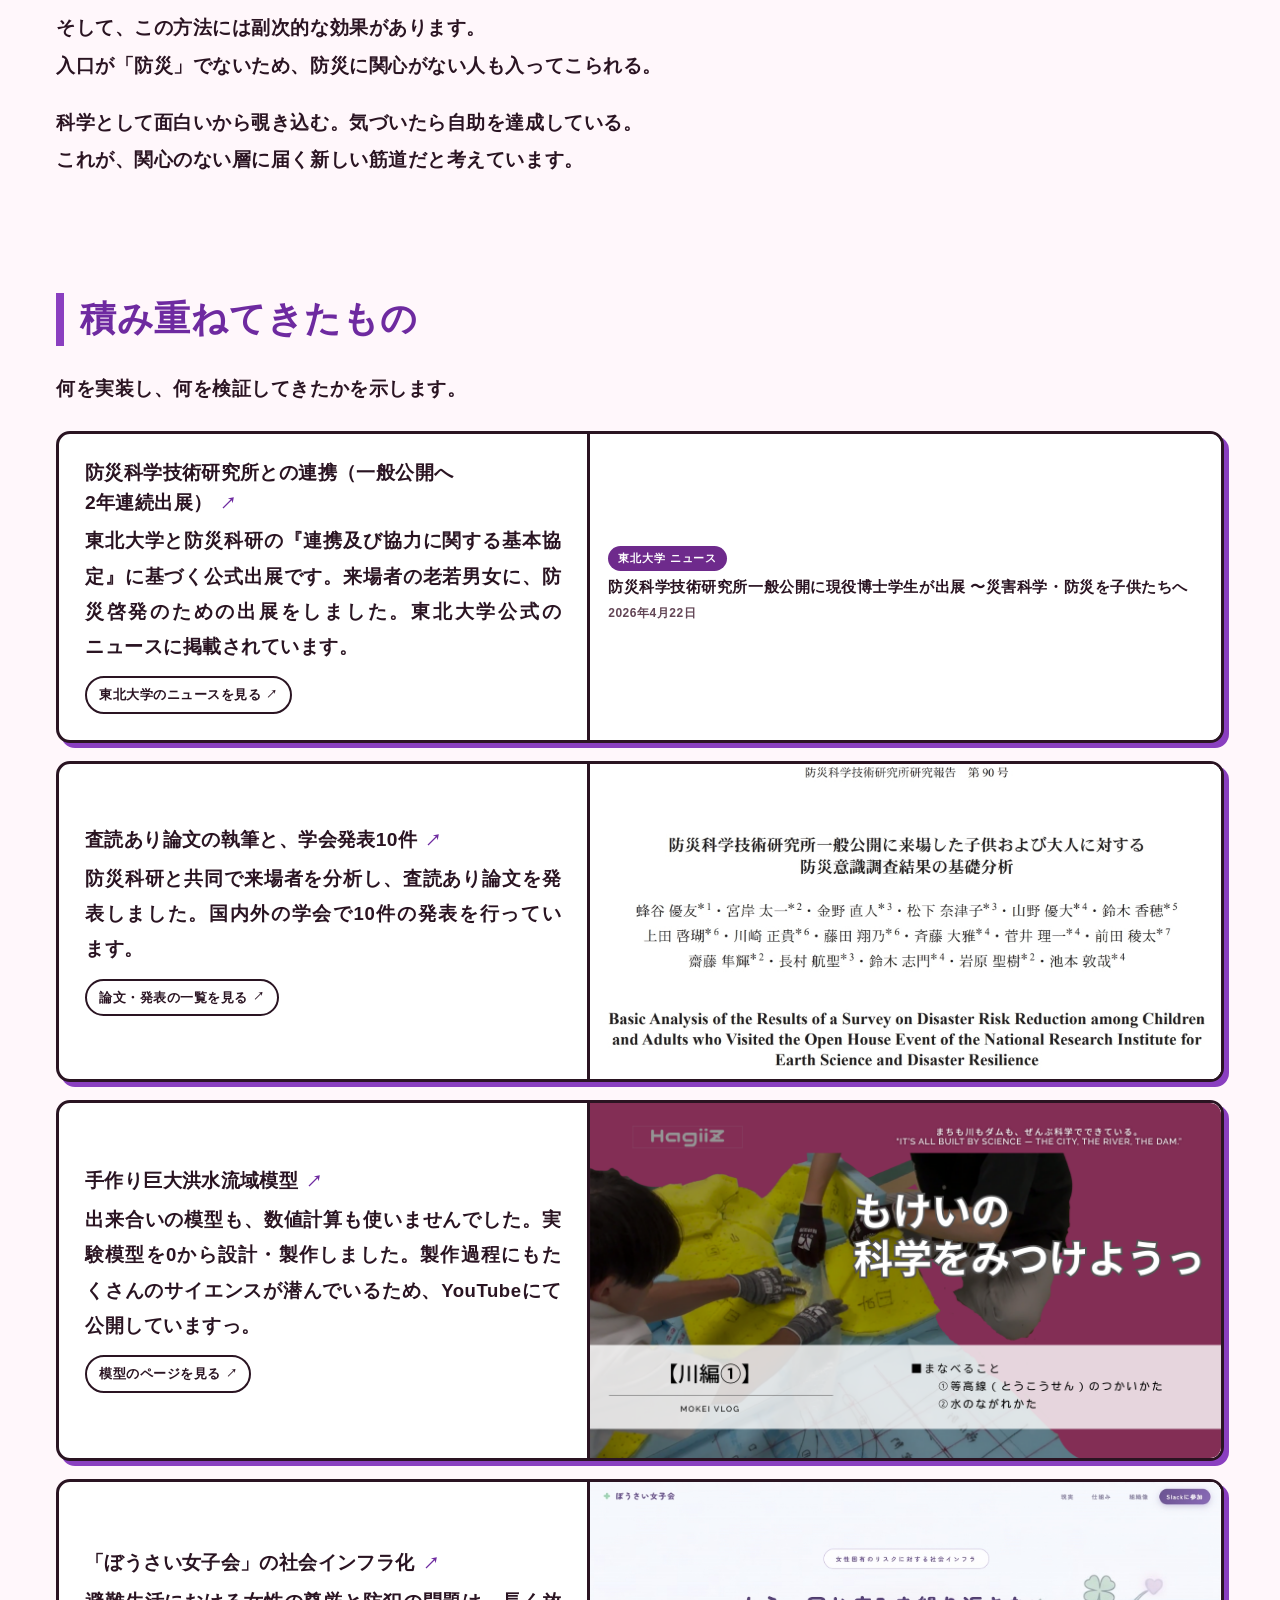
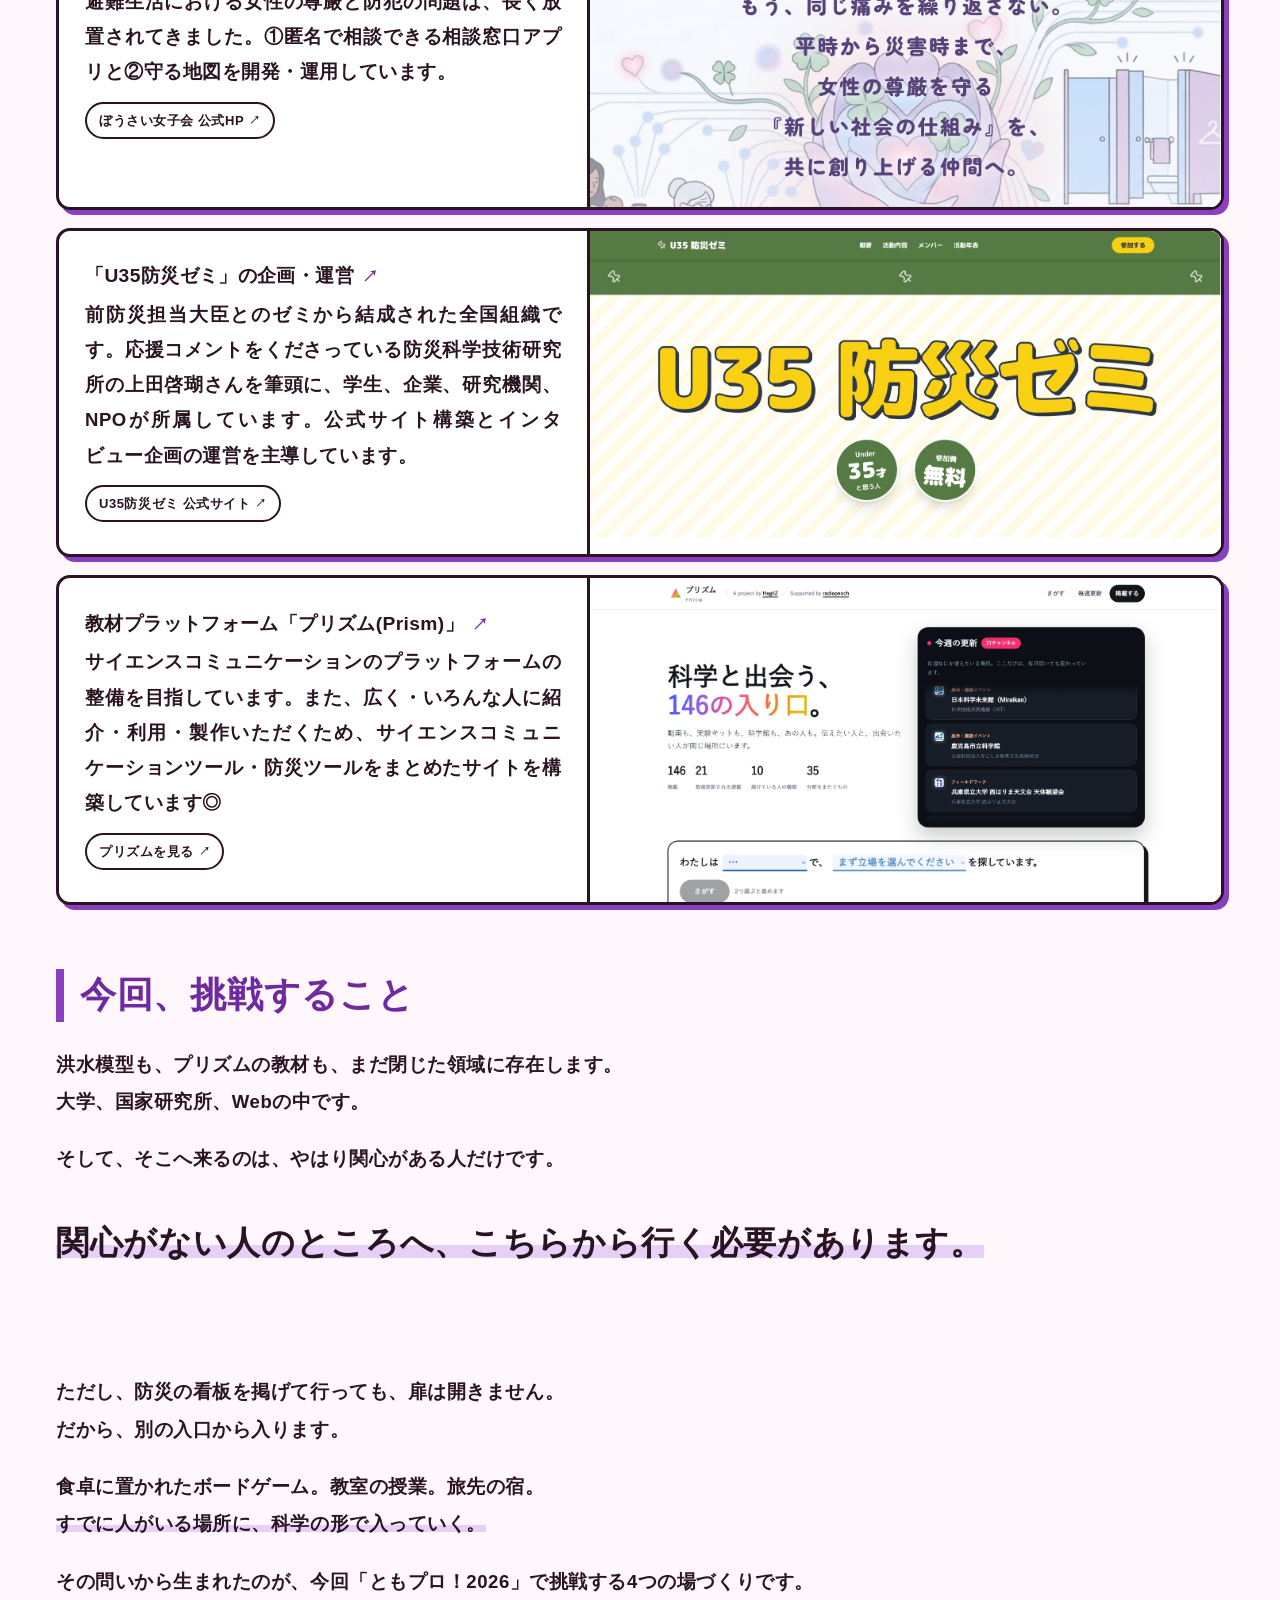
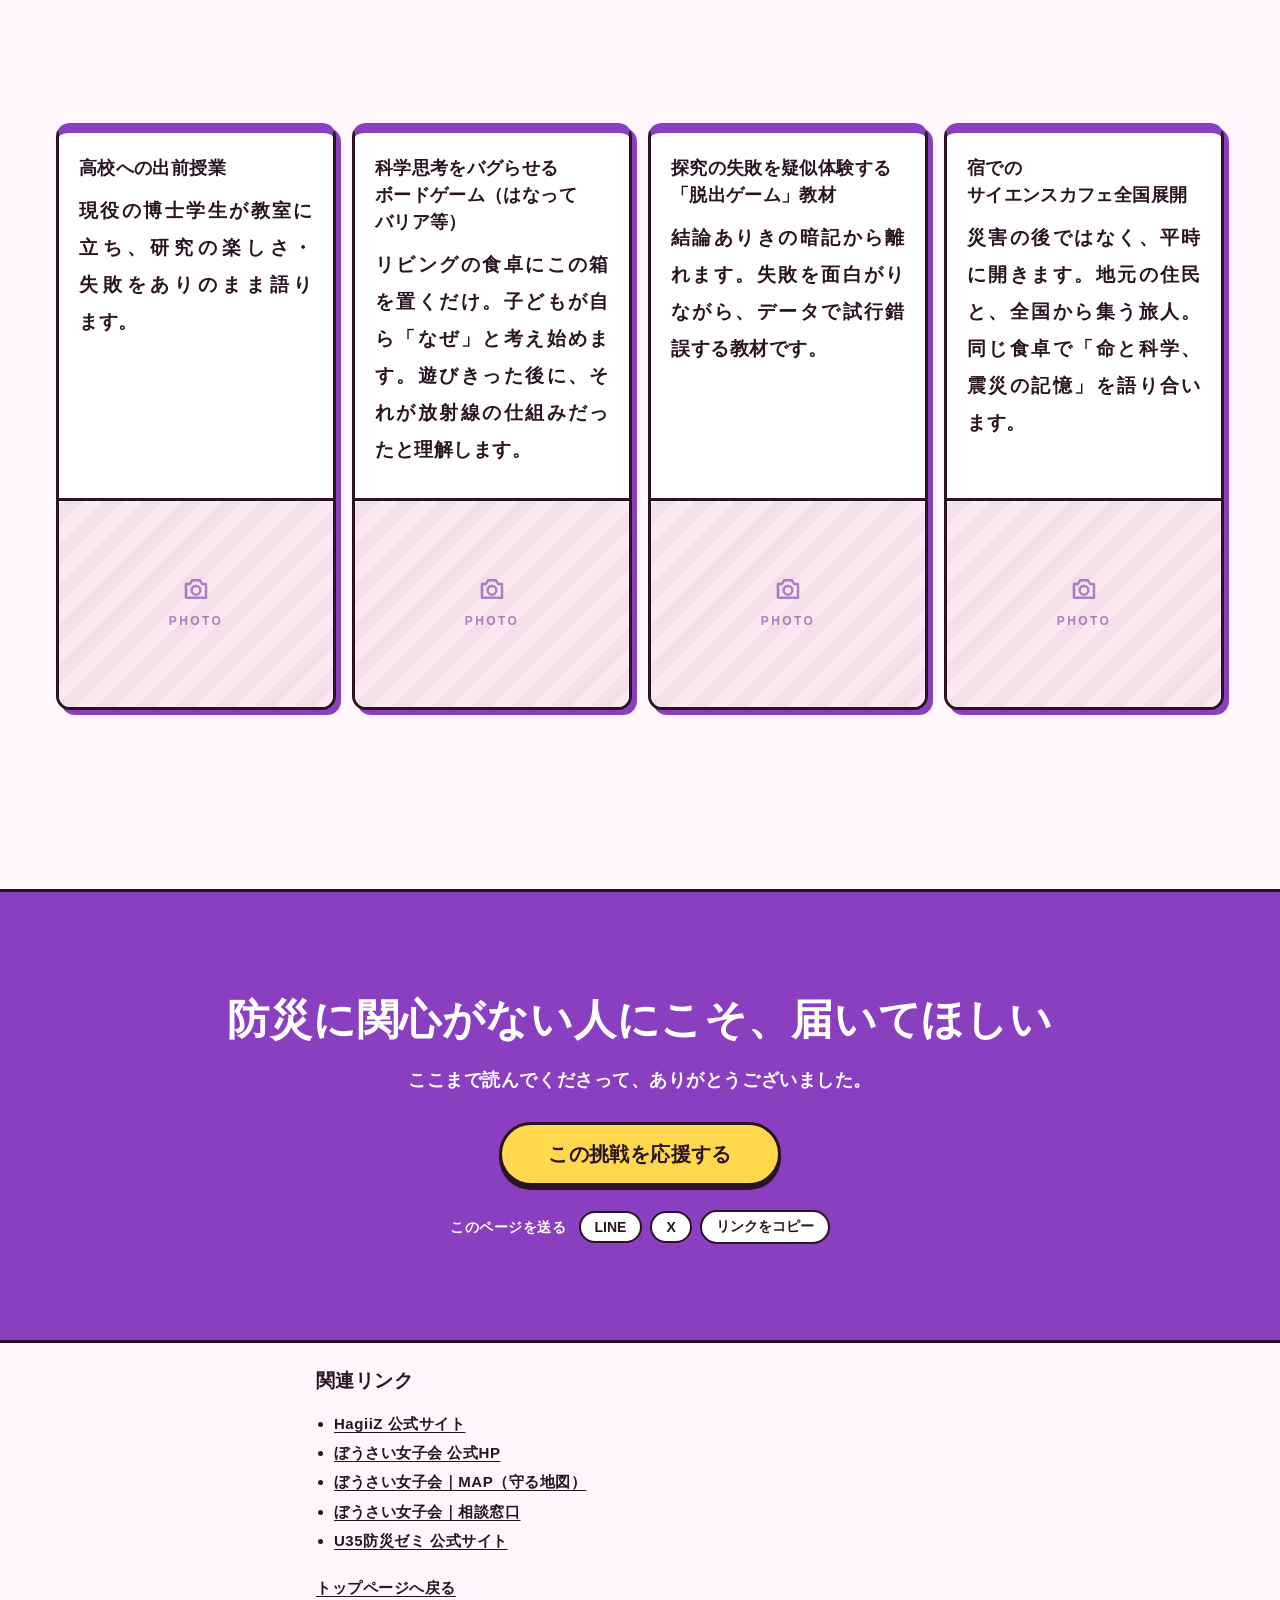
==== commit fddd84ae: "Add files via upload" ====
--- a/bosai.html
+++ b/bosai.html
@@ -18,7 +18,7 @@
 <link rel="preconnect" href="https://fonts.googleapis.com">
 <link rel="preconnect" href="https://fonts.gstatic.com" crossorigin>
 <link href="https://fonts.googleapis.com/css2?family=Dela+Gothic+One&family=Noto+Sans+JP:wght@500;700;900&display=swap" rel="stylesheet">
-<link rel="stylesheet" href="assets/css/style.css?v=2026-09-27d">
+<link rel="stylesheet" href="assets/css/style.css?v=2026-09-27f">
 </head>
 <body class="story" data-layer="bosai">
 
@@ -35,15 +35,15 @@
 </main>
 
 
-<script src="assets/js/config.js?v=2026-09-27d"></script>
-<script src="content/works.js?v=2026-09-27d"></script>
-<script src="content/bosai.js?v=2026-09-27d"></script>
-<script src="assets/js/common.js?v=2026-09-27d"></script>
-<script src="assets/js/story.js?v=2026-09-27d"></script>
+<script src="assets/js/config.js?v=2026-09-27f"></script>
+<script src="content/works.js?v=2026-09-27f"></script>
+<script src="content/bosai.js?v=2026-09-27f"></script>
+<script src="assets/js/common.js?v=2026-09-27f"></script>
+<script src="assets/js/story.js?v=2026-09-27f"></script>
 <script>
 /* 更新チェック：HTMLだけ新しく、assets / content フォルダが古いままだと、ここで気づけるようにする */
 (function () {
-  var want = "2026-09-27d", bad = [];
+  var want = "2026-09-27f", bad = [];
   if (!window.SITE || window.SITE.BUILD !== want) bad.push("assets/js/config.js");
   if (!window.HZ || window.HZ.BUILD !== want) bad.push("assets/js/common.js");
   var css = getComputedStyle(document.documentElement).getPropertyValue("--build").replace(/["'\s]/g, "");
--- a/assets/css/style.css
+++ b/assets/css/style.css
@@ -17,7 +17,7 @@
 }
 
 :root {
-  --build: "2026-09-27d";   /* 更新の確認用（触らない） */
+  --build: "2026-09-27f";   /* 更新の確認用（触らない） */
   color-scheme: light;
 
   --rose: #E24F93;
@@ -1965,3 +1965,66 @@
 .scene--photo { display: block; }
 .scene--photo .scene-fig--full { position: static; max-width: 100%; margin: 0; }
 .scene--photo .img-slot:not(.has-img) { aspect-ratio: 16 / 9; height: auto; }
+
+/* =========================================================
+   右下の「この挑戦を応援する」（全ページ・応援ページ以外）
+   ========================================================= */
+.fab-support {
+  position: fixed;
+  right: max(18px, env(safe-area-inset-right, 0px));
+  bottom: calc(18px + var(--safe-b));
+  z-index: 45;
+  display: inline-flex;
+  align-items: center;
+  gap: 8px;
+  min-height: 56px;
+  padding: 0 24px 0 20px;
+  font-family: var(--f-claim);
+  font-weight: 900;
+  font-size: 17px;
+  line-height: 1;
+  color: var(--white);
+  text-decoration: none;
+  white-space: nowrap;
+  background: var(--rose-deep);
+  border: 3px solid var(--ink);
+  border-radius: 999px;
+  box-shadow: 0 5px 0 var(--ink), 0 10px 24px rgba(42, 20, 34, .25);
+  transition: transform .2s ease, opacity .2s ease, box-shadow .12s ease;
+  animation: fab-in .5s cubic-bezier(.2, 1.4, .4, 1) .6s both;
+}
+.fab-support:hover { transform: translateY(-3px); box-shadow: 0 8px 0 var(--ink), 0 14px 28px rgba(42, 20, 34, .28); }
+.fab-support:active { transform: translateY(3px); box-shadow: 0 2px 0 var(--ink); }
+.fab-support svg { color: var(--sun); flex: none; }
+.fab-support .fab-short { display: none; }
+.fab-support.is-hidden { opacity: 0; transform: translateY(24px); pointer-events: none; }
+@keyframes fab-in { from { opacity: 0; transform: translateY(30px) scale(.9); } }
+@media (max-width: 559px) {
+  .fab-support { min-height: 50px; padding: 0 18px 0 14px; font-size: 15px; right: 12px; bottom: calc(12px + var(--safe-b)); }
+  .fab-support .fab-long { display: none; }
+  .fab-support .fab-short { display: inline; }
+}
+@media (prefers-reduced-motion: reduce) { .fab-support { animation: none; transition: none; } }
+/* 右下のボタンで、ページ最後の文字が隠れないように */
+.site-foot { padding-bottom: calc(96px + var(--safe-b)) !important; }
+
+/* =========================================================
+   改行の位置：意味の切れ目で折り返す／写真の無い場面は右側まで使う
+   ========================================================= */
+/* 太字の一文・見出し：文節の切れ目で改行（左ぞろえなので字間は広がらない） */
+.flow .claim,
+.flow .scene-title,
+.items .item-title {
+  word-break: auto-phrase;
+  text-wrap: pretty;
+  line-break: strict;
+}
+/* 本文（両端ぞろえ）：行をいっぱいまで使い、最後の行に1〜2文字だけ残らないように */
+.flow .note,
+.items .item-text {
+  word-break: normal;
+  text-wrap: pretty;
+  line-break: strict;
+}
+.scene.no-fig:not(.scene--cards):not(.scene--rows) .scene-text,
+.scene-fig.is-gone + .scene-text { max-width: none !important; }
